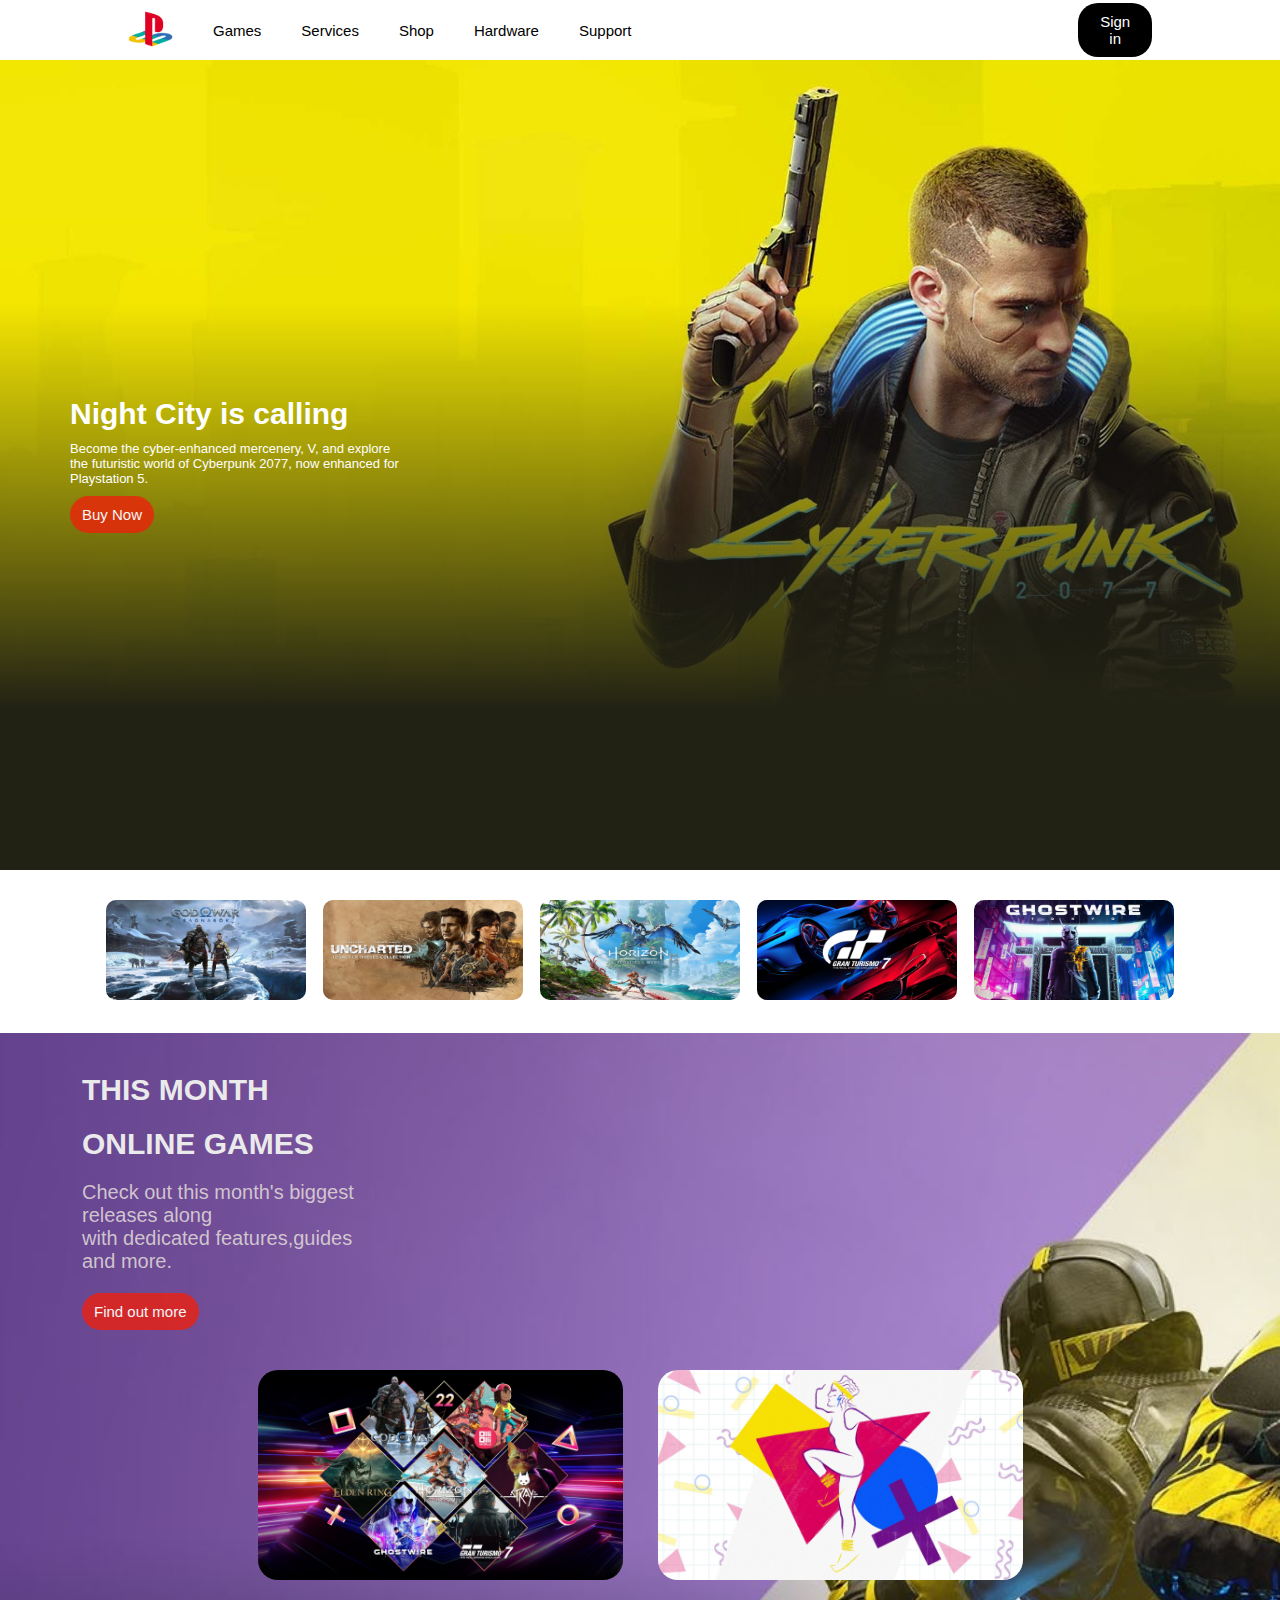
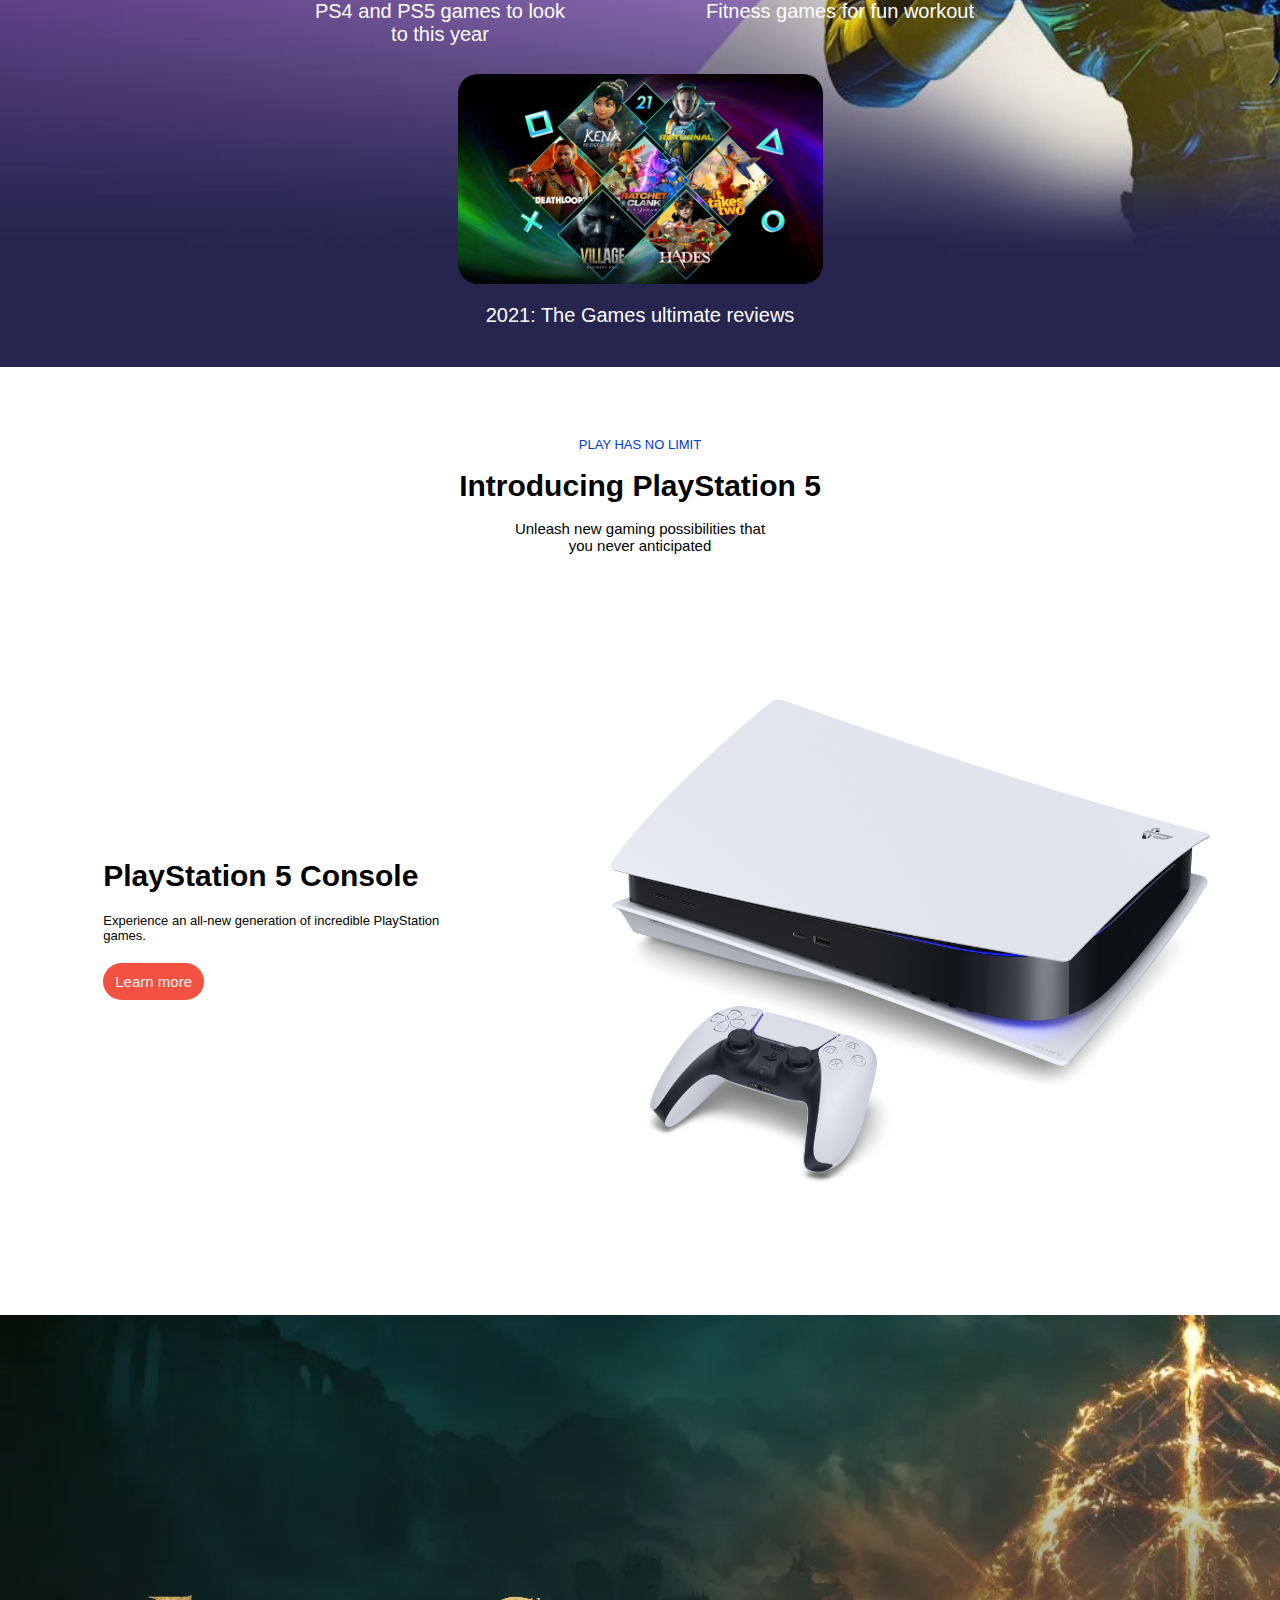
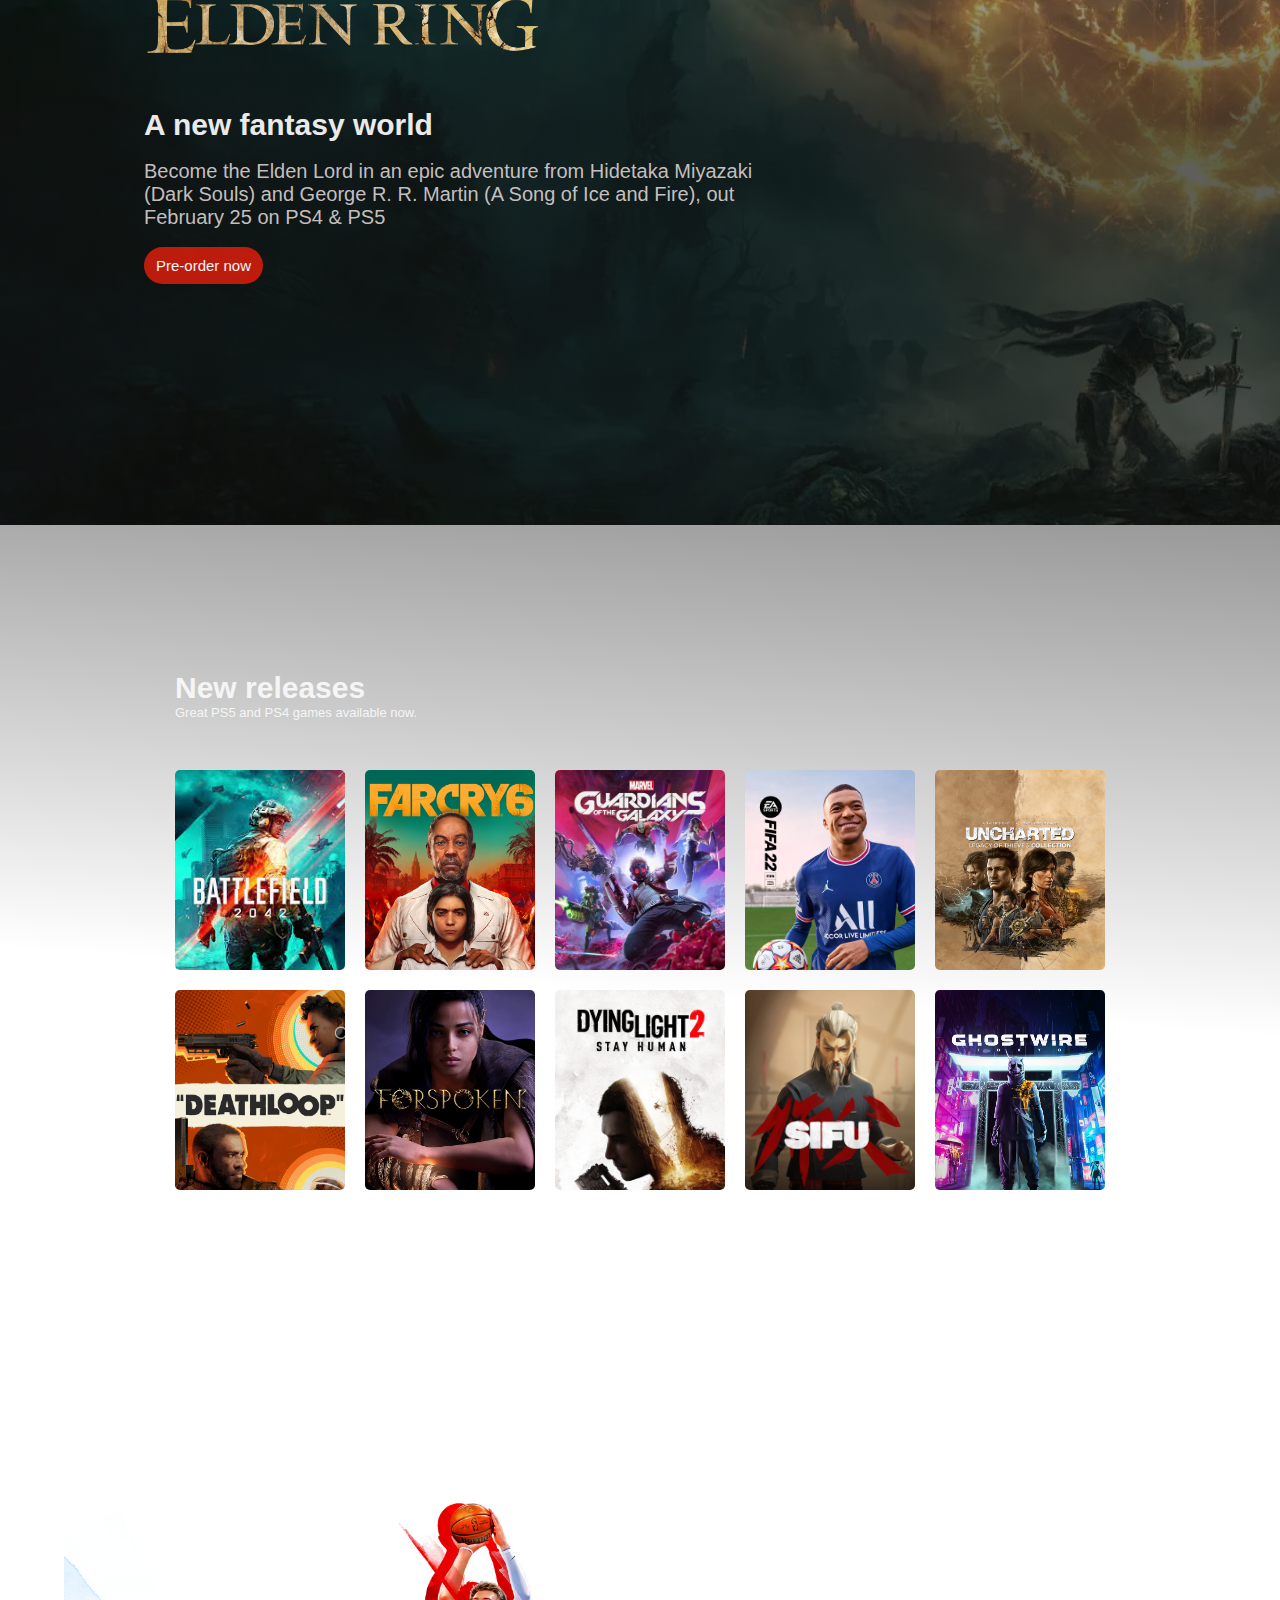
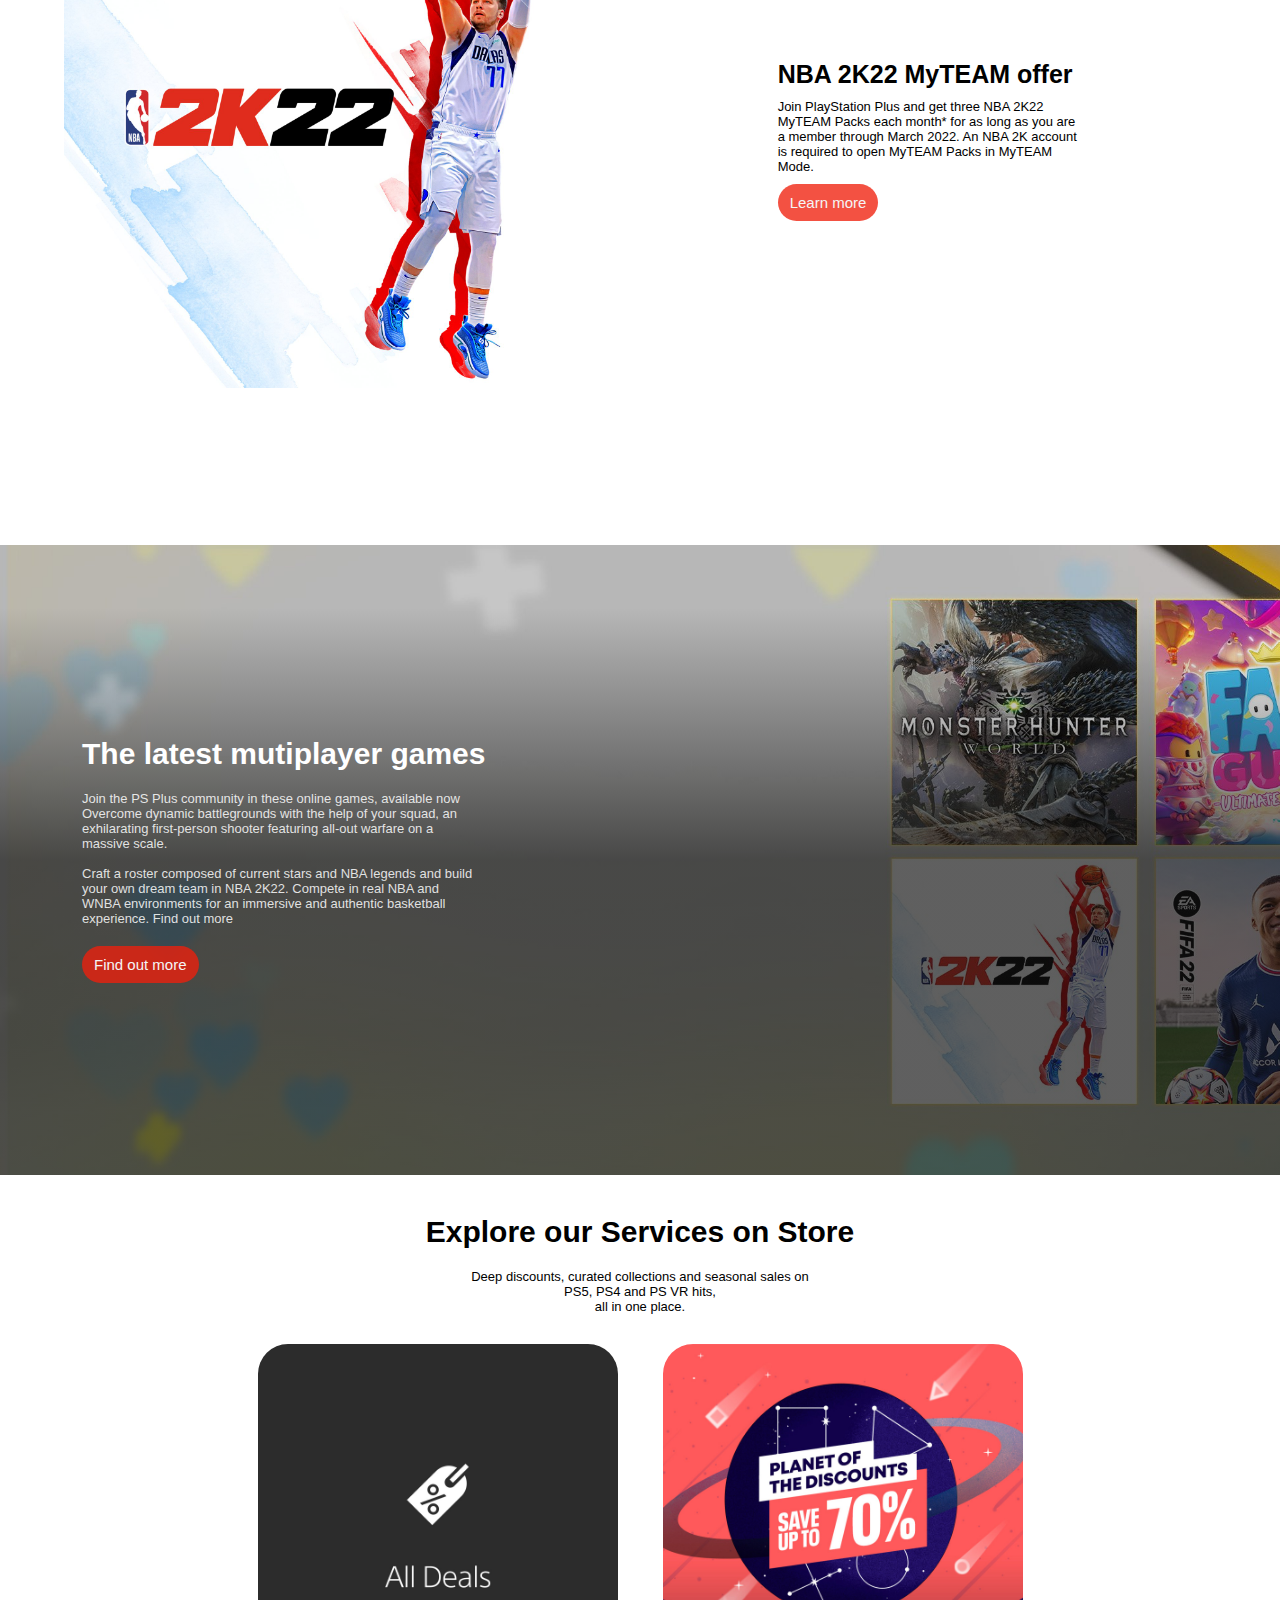
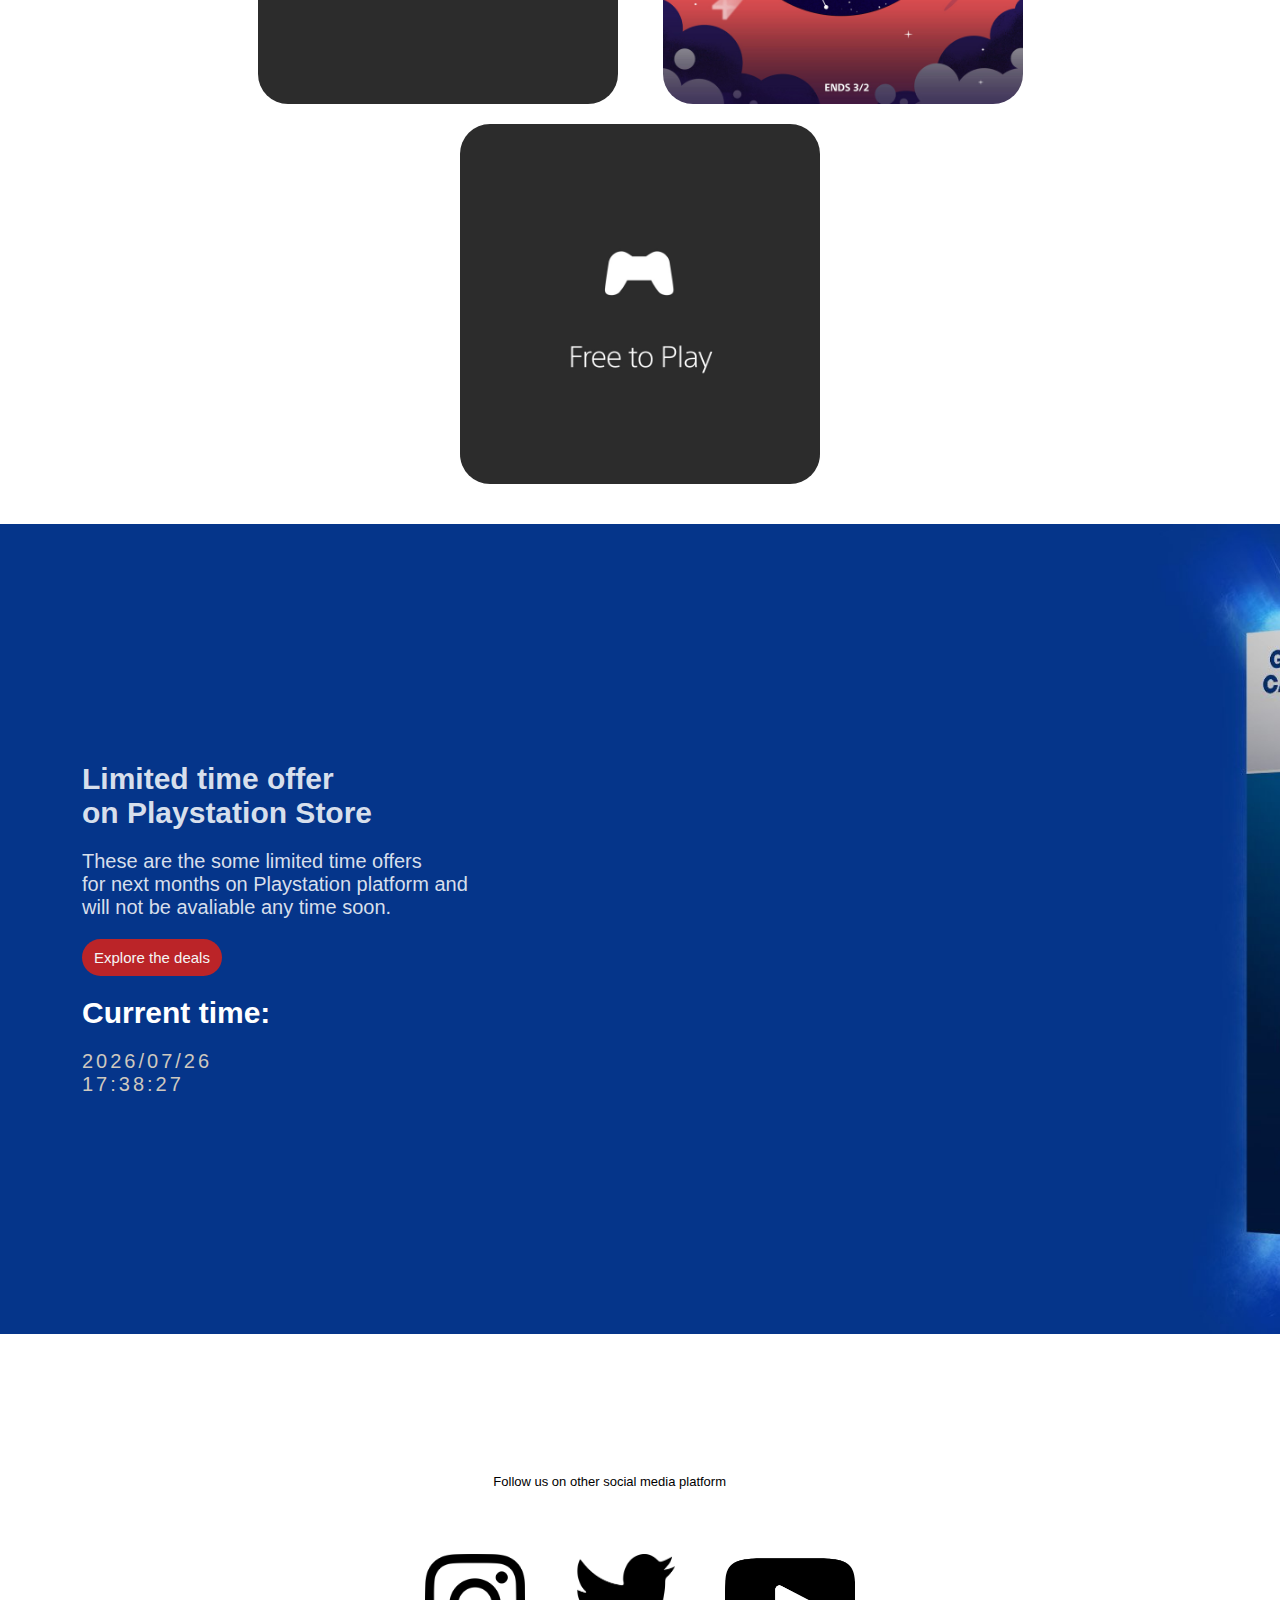
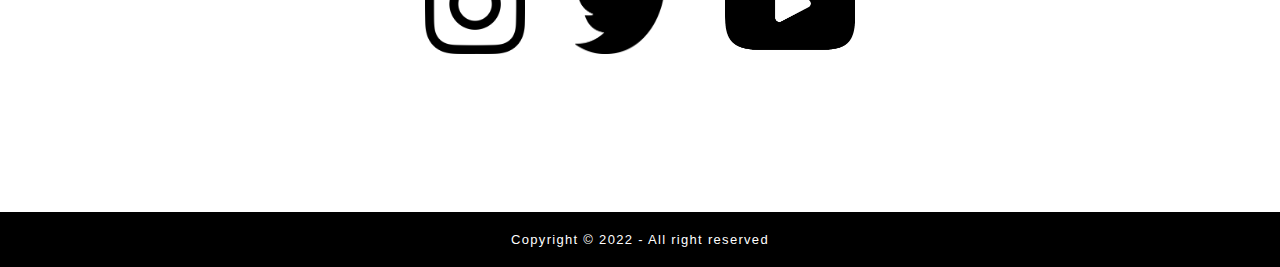
==== index.html @ 3c379ffd "Set icon" ====
<!DOCTYPE html>
<html lang="en">
  <head>
    <meta charset="UTF-8" />
    <meta name="viewport" content="width=device-width, initial-scale=1.0" />
    <title>Play Station 5</title>
    <link rel="stylesheet" href="./css/style.css" />
    <link rel="icon" type="image/x-icon" href="/assets/logo2.png">
  </head>

  <body>
    <header class="header-1">
      <div class="headerContainer">
        <nav class="navbar h-nav-resp">
          <div><img src="./assets/logo2.png" alt="logo" /></div>
          <div class="img-ul v-nav-resp">
            <ul>
              <li><a class="navchild" href="#Games">Games</a></li>
              <li><a class="navchild" href="#Services">Services</a></li>
              <li><a class="navchild" href="#Shop">Shop</a></li>
              <li><a class="navchild" href="#Hardware">Hardware</a></li>
              <li><a class="navchild" href="#Support">Support</a></li>
            </ul>
          </div>
        </nav>
        <div class="signInBtn">
          <button class="sign-button">
            <a target="_blank" href="./form/form.html">Sign in</a>
          </button>
        </div>
        <div class="burger">
          <div class="line"></div>
          <div class="line"></div>
          <div class="line"></div>
        </div>
      </div>
    </header>
    <section class="background background-1">
      <div class="inner-container">
        <div class="innerContainer-in">
          <h2>Night City is calling</h2>
          <p>
            Become the cyber-enhanced mercenery, V, and explore the futuristic
            world of Cyberpunk 2077, now enhanced for Playstation 5.
          </p>
          <div><button>Buy Now</button></div>
        </div>
      </div>
    </section>
    <section class="gameTabs" id="Shop">
      <div>
        <div class="second-page page">
          <div>
            <a href="./linkButtonHTML/godOfWar.html"
              ><img src="./assets/header1.jpg" class="line-1 l-2"
            /></a>
          </div>
          <div>
            <a href="./linkButtonHTML/uncharted.html"
              ><img src="./assets/header2.jpg" class="line-1 l-3"
            /></a>
          </div>
          <div>
            <a href="./linkButtonHTML/Horizon.html"
              ><img src="./assets/header3.jpg" class="line-1 l-4"
            /></a>
          </div>
          <div>
            <a href="./linkButtonHTML/Gran.html"
              ><img src="./assets/header5.jpg" class="line-1 l-5"
            /></a>
          </div>
          <div>
            <a href="./linkButtonHTML/Ghostwire.html"
              ><img src="./assets/ghost.jpg" class="line-1 l-6"
            /></a>
          </div>
        </div>
      </div>
    </section>
    <section class="onlineGamesSection background">
      <div class="innerContainer onlineGameInnerContainer">
        <div class="para">
          <h2><p class="text-big-2">THIS MONTH</p></h2>
          <h2><p class="text-big-2">ONLINE GAMES</p></h2>
          <p class="text-small-3">
            Check out this month's biggest releases along <br />with dedicated
            features,guides and more.
          </p>
          <div><button>Find out more</button></div>
        </div>
        <div class="parentContainer">
          <div class="cards">
            <button class="add-card-one card-same"></button>
            <span class="font-sizing"
              >PS4 and PS5 games to look <br />to this year</span
            >
          </div>
          <div class="cards">
            <button class="add-card-two card-same"></button>
            <span class="font-sizing">Fitness games for fun workout</span>
          </div>
          <div class="cards">
            <button class="add-card-three card-same"></button>
            <span class="font-sizing">2021: The Games ultimate reviews</span>
          </div>
        </div>
      </div>
    </section>
    <section class="background-4 background" id="Hardware">
      <div class="page">
        <p class="text-main">PLAY HAS NO LIMIT</p>
        <h2>Introducing PlayStation 5</h2>
        <p class="text-small-2">
          Unleash new gaming possibilities that you never anticipated
        </p>
      </div>
      <div class="fifth-page">
        <div class="main-p">
          <h2>PlayStation 5 Console</h2>
          <p class="text-small-4">
            Experience an all-new generation of incredible PlayStation games.
          </p>
          <div><button>Learn more</button></div>
        </div>
        <div class="img">
          <img src="./assets/Playstation.png" alt="PlayStation" />
        </div>
      </div>
    </section>
    <section id="Games" class="background-7 background">
      <div class="eight-page">
        <img src="./assets/header20logo.png" alt="Elden" />
        <h2><p class="text-big-2">A new fantasy world</p></h2>
        <p class="text-small-3">
          Become the Elden Lord in an epic adventure from Hidetaka Miyazaki<br />
          (Dark Souls) and George R. R. Martin (A Song of Ice and Fire), out<br />
          February 25 on PS4 & PS5<br />
        </p>
        <div><button>Pre-order now</button></div>
      </div>
    </section>
    <section class="background-5 background">
      <div class="releaseCards">
        <h5>New releases</h5>
        <p>Great PS5 and PS4 games available now.</p>
        <div class="parentCardDiv">
          <div class="button-new-release">
            <button class="gamesCards card-new-1"></button>
            <button class="gamesCards card-new-2"></button>
            <button class="gamesCards card-new-3"></button>
            <button class="gamesCards card-new-4"></button>
            <button class="gamesCards card-new-5"></button>
          </div>
          <div class="button-new-release">
            <button class="gamesCards card-new-6"></button>
            <button class="gamesCards card-new-7"></button>
            <button class="gamesCards card-new-8"></button>
            <button class="gamesCards card-new-9"></button>
            <button class="gamesCards card-new-10"></button>
          </div>
        </div>
      </div>
    </section>
    <section class="background-8 background">
      <div class="inner-bg8-container innerContainer">
        <div class="img-div">
          <img src="./assets/nba.jpg" alt="sport" />
        </div>
        <div class="text-div">
          <h2><p class="font-big-3">NBA 2K22 MyTEAM offer</p></h2>
          <p class="font-small">
            Join PlayStation Plus and get three NBA 2K22 MyTEAM Packs each
            month* for as long as you are a member through March 2022. An NBA 2K
            account is required to open MyTEAM Packs in MyTEAM Mode.
          </p>
          <div><button class="learn-more pre-order">Learn more</button></div>
        </div>
      </div>
    </section>
    <section class="latestGames background">
      <div class="offerSectionContainer innerContainer">
        <div class="offers">
          <h2>The latest mutiplayer games</h2>
          <p class="text-small-5">
            Join the PS Plus community in these online games, available now
            Overcome dynamic battlegrounds with the help of your squad, an
            exhilarating first-person shooter featuring all-out warfare on a
            massive scale.
            <br />
            <br />
            Craft a roster composed of current stars and NBA legends and build
            your own dream team in NBA 2K22. Compete in real NBA and WNBA
            environments for an immersive and authentic basketball experience.
            Find out more
          </p>
          <div>
            <button>Find out more</button>
          </div>
        </div>
        <div class="empty"></div>
      </div>
    </section>

    <section id="Services" class="background">
      <div class="innerContainer">
        <div class="font-same">
          <h6>Explore our Services on Store</h6>
          <p class="font-small-3">
            Deep discounts, curated collections and seasonal sales on PS5, PS4
            and PS VR hits,
            <br />
            all in one place.
          </p>
        </div>
        <div class="services-one-card">
          <button class="services service-card-1"></button>
          <button class="services service-card-2"></button>
          <button class="services service-card-3"></button>
        </div>
      </div>
    </section>

    <section class="offerSection background">
      <div class="offerSectionContainer innerContainer">
        <div class="offers">
          <h2>
            <p class="text-big-2">
              Limited time offer <br />
              on Playstation Store
            </p>
          </h2>
          <p class="text-small-3">
            These are the some limited time offers<br />
            for next months on Playstation platform and will not be avaliable
            any time soon.
          </p>
          <div>
            <button class="explore">Explore the deals</button>
          </div>
     <h2>Current time:</h2>
        <div class="text-small-6" id="time"></div>
        </div>
        <div class="empty"></div>
      </div>
    </section>

    <section id="Support" class="background-6 background">
      <div class="seventh-page">
        <div class="social">
          <p>Follow us on other social media platform</p>
        </div>
        <div class="social-media">
          <a href="https://www.instagram.com/accounts/emailsignup/"
            ><img
              src="./assets/insta.png"
              alt="instagram"
              class="insta social-same"
          /></a>
          <a href="#twitter"
            ><img
              src="./assets/twit.png"
              alt="twitter"
              class="twitter social-same"
          /></a>
          <a href="https://www.youtube.com/"
            ><img
              src="./assets/youtube.png"
              alt="youtube"
              class="youtube social-same"
          /></a>
        </div>
      </div>
    </section>

    <footer>
      <p class="footertext">Copyright &copy; 2022 - All right reserved</p>
    </footer>

    <script src="./navbar.js"></script>
  </body>
</html>
---- css/style.css ----
@import url("https://fonts.googleapis.com/css2?family=Roboto:ital,wght@0,100;0,300;0,400;0,500;0,700;0,900;1,100;1,300;1,400;1,500;1,700;1,900&display=swap");

* {
  padding: 0px;
  margin: 0px;
  box-sizing: border-box;
}
body {
  font-family: "SST", sans-serif;
  font-weight: lighter;
  font-size: 15px;
  font-weight: 300;
  column-gap: 20px;
}
html {
  scroll-behavior: smooth;
}
button {
  font-size: 15px;
  color: whitesmoke;
  background-color: rgba(239, 31, 12, 0.778);
  border: none;
  border-radius: 50px;
  transition: all 0.3s ease 0s;
  padding: 10px 12px 10px 12px;
  cursor: pointer;
  text-decoration: none;
}
button:hover {
  background-color: red;
}

h2 {
  font-size: 30px;
  color: rgb(0, 0, 0);
}
h6 {
  font-size: 30px;
  color: rgb(0, 0, 0);
}
h5 {
  font-size: 30px;
  color: whitesmoke;
  position: relative;
  z-index: 1000;
}
.releaseCards p {
  font-size: 13px;
  color: whitesmoke;
  width: 70%;
  position: relative;
  z-index: 1000;
}
p {
  font-size: 13px;
  color: rgb(0, 0, 0);
  width: 70%;
}

span {
  color: white;
  font-size: 20px;
}
.text-small-6 {
  font-weight: 300;
  letter-spacing: 3px;
  color: #cec8bf;
  font-size: 20px;
}
.header-1 {
  display: flex;
  justify-content: center;
  align-items: center;
  padding: 3px 0px;
}
.headerContainer {
  width: 80%;
  display: flex;
  justify-content: space-between;
  flex-direction: row;
}
.navbar {
  background-color: white;
  display: flex;
  width: 93%;
  align-items: center;
  column-gap: 20px;
}
.navbar img {
  height: 36px;
  width: 45px;
}
.navbar ul {
  display: flex;
  justify-content: flex-start;
}
.navbar li {
  list-style: none;
}
.navbar li a {
  color: black;
  padding: 0px 20px;
  text-decoration: none;
}
.navchild:hover {
  color: red;
}

.sign-button {
  background-color: black;
  padding: 10px 14px;
  border-radius: 20px;
}
.sign-button a {
  color: white;
  text-decoration: none;
}
.sign-button:hover {
  background-color: rgba(0, 0, 0, 0.608);
}
.text-big-2 {
  font-size: 30px;
  width: 100%;
  color: rgb(234, 234, 234);
}
.text-small-2 {
  font-size: 15px;
}
.font-small-3 {
  text-align: center;
}
.text-main {
  text-align: center;
  color: rgb(0, 57, 201);
}
.text-small-3 {
  font-size: 20px;
  font-weight: 300;
  color: rgba(223, 214, 214, 0.892);
}
.text-div {
  display: flex;
  width: 43%;
  flex-direction: column;
  row-gap: 10px;
}
.inner-container {
  display: flex;
  justify-content: start;
  width: 47%;
}
.innerContainer {
  display: flex;
  align-items: center;
  justify-content: center;
  flex-direction: column;
  width: 90%;
}
.background {
  position: relative;
  display: flex;
  height: 90vh;
  padding: 40px 20px;
  justify-content: center;
  align-items: center;
}

.innerContainer-in {
  z-index: 2;
  padding: 20px 50px;
}

.background-1 {
  background: url(../assets/header24.jpeg);
  background-size: cover;
  justify-content: start;
  background-position: right;
}
.background-1::before {
  content: "";
  position: absolute;
  top: 0;
  left: 0;
  right: 0;
  bottom: 0;
  background: linear-gradient(
    to bottom,
    rgba(89, 86, 86, 0) 30%,
    rgba(34, 34, 20, 1) 80%
  );
  z-index: 1;
  pointer-events: none;
}
.innerContainer-in h2 {
  color: white;
  padding-bottom: 10px;
}
.innerContainer-in p {
  color: white;
  padding-bottom: 10px;
}
.gameTabs {
  height: 10%;
}
.page {
  display: flex;
  align-items: center;
  justify-content: center;
  text-align: center;
  flex-direction: column;
  flex-wrap: wrap;
  gap: 17px;
  padding: 30px 0px;
}
.second-page {
  flex-direction: row;
}
.line-1 {
  cursor: pointer;
  height: 100px;
  width: 200px;
  border: none;
  border-radius: 10px;
  transition: transform 0.25s;
}
.line-1:hover {
  transform: translateY(-0.25rem);
  box-shadow: 0 1rem 1rem 0 #10d6dd88;
}

.onlineGamesSection {
  background: url(../assets/Cheader11.jpg);
  background-size: cover;
  height: auto;
}
.onlineGameInnerContainer {
  flex-direction: column;
  align-items: flex-start;
}
.third-page {
  color: rgb(245, 245, 245);
  width: 85%;
}
.parentContainer {
  display: flex;
  padding-top: 40px;
  flex-wrap: wrap;
  justify-content: center;
  column-gap: 35px;
  row-gap: 28px;
}
.cards {
  display: flex;
  flex-direction: column;
  text-align: center;
  row-gap: 20px;
}
.para {
  display: flex;
  flex-direction: column;
  row-gap: 20px;
}
.card-same {
  cursor: pointer;
  height: 210px;
  width: 365px;
  border: none;
  border-radius: 20px;
  transition: transform 0.25s;
}
.card-same:hover {
  transform: translateY(-0.45rem);
  box-shadow: 0 1rem 1rem 0 #3d71a136;
}
.add-card-one {
  background: url(../assets/card1.jpg);
  background-size: cover;
}
.add-card-two {
  background: url(../assets/card3.jpg);
  background-size: cover;
}
.add-card-three {
  background: url(../assets/card2.jpg);
  background-size: cover;
}
.background-4 {
  height: 100%;
  padding: 40px 0px;
  flex-direction: column;
}
.fifth-page {
  display: flex;
}
.main-p {
  display: flex;
  flex-direction: column;
  justify-content: center;
  width: 50%;
  row-gap: 20px;
}
.img {
  width: 50%;
  display: flex;
  justify-content: center;
  align-items: center;
}
.img img {
  width: 54vw;
}
.background-7 {
  background: url(../assets/header20.jpg);
  background-size: cover;
  background-repeat: no-repeat;
}
.background-7::before {
  content: "";
  position: absolute;
  top: 0;
  left: 0;
  right: 0;
  bottom: 0;
  background: linear-gradient(
    to bottom,
    rgba(89, 86, 86, 0) 10%,
    rgba(17, 17, 17, 0.671327906162465) 50%
  );
  z-index: 1;
  pointer-events: none;
}
.eight-page {
  z-index: 2;
  width: 80%;
  display: flex;
  flex-direction: column;
  row-gap: 18px;
}
.eight-page img {
  width: 400px;
}
.background-5 {
  background: linear-gradient(
    4deg,
    rgba(255, 255, 255, 1) 0%,
    rgba(255, 255, 255, 1) 43%,
    rgba(153, 153, 153, 1) 100%
  );
  padding: 40px 0px;
}

.background-5:hover {
  .releaseCards::before {
    content: "";
    position: absolute;
    top: 0;
    left: 0;
    right: 0;
    bottom: 0;
    background: linear-gradient(
      to bottom,
      rgba(35, 34, 34, 0.339) 30%,
      rgba(24, 24, 23, 0.244) 80%
    );
    z-index: 0;
    pointer-events: none;
  }
}
.parentCardDiv {
  margin-top: 50px;
  display: flex;
  flex-direction: column;
  gap: 20px;
}
.button-new-release {
  display: flex;
  gap: 20px;
  flex-wrap: wrap;
}
.gamesCards {
  cursor: pointer;
  height: 200px;
  width: 170px;
  border: none;
  border-radius: 5px;
  transition: transform 0.3s;
}
.gamesCards:hover {
  transform: scale(1.05);
  box-shadow: 0 1rem 1rem 0 #32475a8a;
}
.card-new-1 {
  background: url(../assets/game15.jpg);
  background-size: cover;
}
.card-new-2 {
  background: url(../assets/game1.png);
  background-size: cover;
}
.card-new-3 {
  background: url(../assets/game4.jpg);
  background-size: cover;
}
.card-new-4 {
  background: url(../assets/game3.jpg);
  background-size: cover;
}
.card-new-5 {
  background: url(../assets/game11.jpg);
  background-size: cover;
}
.card-new-6 {
  background: url(../assets/game5.jpg);
  background-size: cover;
}
.card-new-7 {
  background: url(../assets/game6.jpg);
  background-size: cover;
}
.card-new-8 {
  background: url(../assets/game7.jpg);
  background-size: cover;
}
.card-new-9 {
  background: url(../assets/game8.jpg);
  background-size: cover;
}
.card-new-10 {
  background: url(../assets/game9.jpg);
  background-size: cover;
}
.background-8 {
  padding: 40px 0px;
}
.inner-bg8-container {
  flex-direction: row;
}
.img-div {
  width: 70%;
  height: 66%;
}
.background-8 img {
  width: 70%;
}
.font-big-3 {
  font-size: 25px;
}
.latestGames {
  background: url(../assets/header28.jpg);
  background-size: cover;
  height: 70vh;
}
.latestGames::before {
  content: "";
  position: absolute;
  top: 0;
  left: 0;
  right: 0;
  bottom: 0;
  background: linear-gradient(
    to bottom,
    rgba(89, 86, 86, 0) 10%,
    rgba(17, 17, 17, 0.671327906162465) 50%
  );
  z-index: 1;
  pointer-events: none;
}
.offers {
  z-index: 2;
  width: 80%;
  display: flex;
  flex-direction: column;
  row-gap: 18px;
}
.latestGames img {
  width: 400px;
}
.offers h2 {
  color: white;
  font-size: 30px;
}
.offers p {
  color: #ffffffd9;
}
.font-same {
  display: flex;
  flex-direction: column;
  align-items: center;
  row-gap: 20px;
  padding-bottom: 30px;
}
#Services {
  height: auto;
}
.services {
  cursor: pointer;
  height: 360px;
  width: 360px;
  border: none;
  border-radius: 30px;
  transition: transform 0.25s;
}
.services:hover {
  transform: translateY(-0.25rem);
  box-shadow: 0 1rem 1rem 0 #5d627e6e;
}
.services-one-card {
  justify-content: center;
  display: flex;
  row-gap: 20px;
  column-gap: 45px;
  flex-wrap: wrap;
}
.service-card-1 {
  background: url(../assets/service1.jpg);
  background-size: cover;
}
.service-card-2 {
  background: url(../assets/service4.jpg);
  background-size: cover;
}
.service-card-3 {
  background: url(../assets/service3.jpg);
  background-size: cover;
}
.offerSection {
  background: url(../assets/banner8.jpg);
  background-size: cover;
}
.offerSectionContainer {
  flex-direction: row;
}
.offers {
  width: 50%;
  display: flex;
  justify-content: center;
  align-items: start;
  row-gap: 20px;
  flex-direction: column;
}
.empty {
  width: 50%;
}
.background-6 {
  height: 10%;
  margin: 100px 0px;
  text-align: end;
}
.social-media {
  padding-top: 50px;
  display: flex;
  align-items: center;
}
.social-same {
  width: 150px;
  height: 100px;
  transition: all 0.5s ease 0s;
  cursor: pointer;
  padding-right: 50px;
}
.social-same:hover {
  transform: translateY(-0.25rem);
}
.youtube {
  padding-right: 0px;
  width: 130px;
  height: 130px;
}
.footertext {
  background-color: black;
  width: 100%;
  padding: 20px 0px;
  display: flex;
  justify-content: center;
  color: white;
  letter-spacing: 0.1em;
}
@media only screen and (max-width: 768px) {
  p {
    text-align: center;
    width: 100%;
    font-size: 13px;
    color: rgb(0, 0, 0);
  }

  h2 {
    text-align: center;
    width: 100%;
    font-size: 20px;
    padding-bottom: 6px;
  }
  h6 {
    text-align: center;
    width: 100% !important;
    font-size: 20px;
    padding-bottom: 7px;
  }

  button {
    font-size: 13px;
    padding: 8px 10px 8px 10px;
  }

  .background {
    padding: 30px 20px;
  }
  .inner-container {
    width: 80%;
  }
  .innerContainer {
    width: 80%;
  }

  .parentContainer span {
    width: 100%;
    text-align: center;
  }

  .text-big-2 {
    font-size: 20px;
    color: rgb(234, 234, 234);
  }

  .text-small-2 {
    font-size: 15px;
  }

  .text-small-3 {
    font-size: 16px;
  }

  .font-small-3 {
    text-align: center;
    font-size: 16px;
  }

  .font-same {
    row-gap: 10px;
  }

  .burger {
    display: none;
    position: absolute;
    cursor: pointer;
    right: 4%;
  }
  .line {
    width: 33px;
    background-color: black;
    height: 4px;
    margin: 5px 3px;
  }

  .header-1 {
    position: absolute;
    top: 0%;
    margin-top: 8px;
    width: 100%;
    border: none;
    border-radius: 10px;
    z-index: 1000;
  }

  .navbar img {
    position: absolute;
    top: 1%;
    left: 15%;
    height: 46px;
    width: 48px;
  }

  .navbar {
    position: absolute;
    right: 0%;
    top: 0%;
    height: 45vh;
    width: 110vw;
    flex-direction: column;
    transition: 0.2s;
  }

  .signInBtn {
    position: static;
  }

  .sign-button {
    position: absolute;
    right: 15%;
    top: 1%;
  }

  .burger {
    display: block;
  }

  .h-nav-resp {
    height: 57px;
    position: absolute;
    background: bottom;
    top: 1%;
    transition: 0.2s;
  }

  .v-nav-resp {
    opacity: 0;
  }

  .img-ul {
    row-gap: 60px;
    flex-direction: column;
  }

  .img-ul ul {
    position: absolute;
    right: 37%;
    top: 27%;
    row-gap: 37px;
    flex-direction: column;
  }
  .background {
    height: 57vh;
  }
  .background-4 {
    height: 100%;
  }
  .background-1 {
    margin-top: 60px;
    background-position: right;
    display: flex;
    justify-content: center;
    align-items: flex-end;
    padding: 0px 0px 30px 0px;
  }
  .onlineGameInnerContainer {
    align-items: center;
  }
  .innerContainer-in {
    display: flex;
    flex-direction: column;
    align-items: center;
    justify-content: center;
  }
  .innerContainer-in p {
    color: white;
    text-align: center;
  }
  .innerContainer-in h2 {
    color: white;
    text-align: center;
  }

  .onlineGamesSection {
    height: auto;
    padding: 36px 0px;
  }

  .parentContainer {
    flex-wrap: wrap;
    justify-content: center;
  }

  .card-same {
    height: 162px;
    width: 288px;
    background-size: cover;
  }

  .fifth-page {
    flex-direction: column-reverse;
    align-items: center;
  }

  .latestGames {
    height: 90vh;
    padding: 20px 0px;
    background-position: top;
    align-items: end;
  }
  .text-small-5 {
    font-size: 18px;
  }
  .services {
    height: 300px;
    width: 300px;
  }

  .main-p {
    width: 100%;
    text-align: center;
  }

  .text-small-4 {
    width: 100%;
  }

  .para {
    row-gap: 10px;
    align-items: center;
  }

  .cards {
    align-items: center;
  }

  .page {
    padding: 20px;
  }

  .img img {
    width: 90vw;
  }
  .parentCardDiv {
    flex-direction: row;
  }
  .gamesCards {
    height: 169px;
    width: 124px;
  }
  .background-7 {
    background-position: center;
    align-items: end;
    text-align: center;
  }

  .eight-page {
    row-gap: 9px;
  }
  .eight-page img {
    width: 272px;
    margin-bottom: -12px;
  }
  .background-5 {
    height: 100%;
  }
  .button-new-release {
    flex-direction: column;
  }
  .releaseCards {
    width: 80%;
    display: flex;
    flex-direction: column;
    align-items: center;
    text-align: center;
  }
  .inner-bg8-container {
    flex-direction: column;
    row-gap: 50px;
  }
  .img-div {
    display: flex;
    justify-content: center;
  }
  .background-8 img {
    width: 90vw;
  }
  .background-8 {
    height: auto;
  }
  .text-div {
    text-align: center;
    width: 100%;
  }
  .offers {
    width: 100%;
    align-items: center;
  }
  #Services {
    height: auto;
    padding: 30px 0px;
  }
  .services-one-card {
    flex-wrap: wrap;
    row-gap: 10px;
    justify-content: center;
  }
  .offerSection {
    background-position: bottom;
  }
  .empty {
    display: none;
  }
  .background-6 {
    height: 0%;
    margin: 0px 0px;
  }
  .social-media img {
    width: 93px;
    height: 45px;
  }
  .social {
    text-align: center;
  }
  .youtube {
    height: 65px !important;
    width: 65px !important;
  }
}
@media only screen and (max-width: 1024px) {
  .signInBtn {
    right: -25%;
  }
}
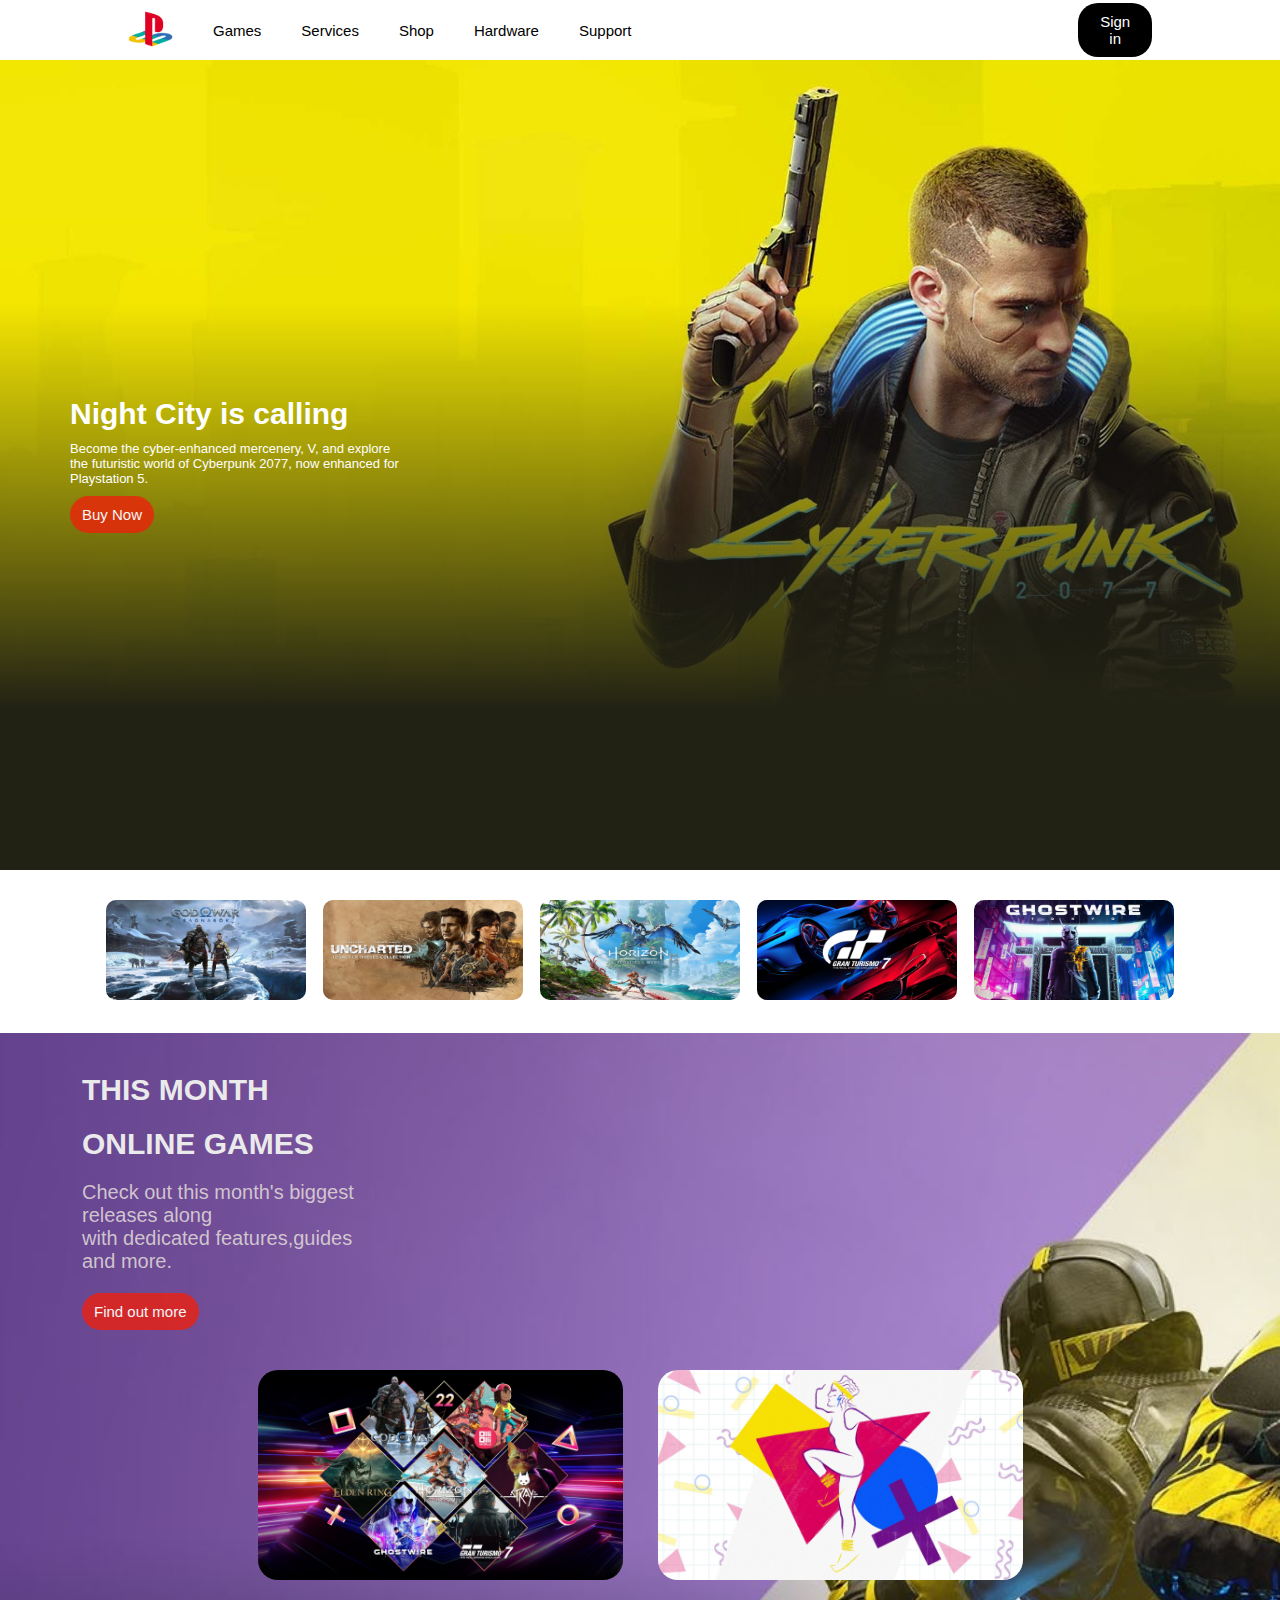
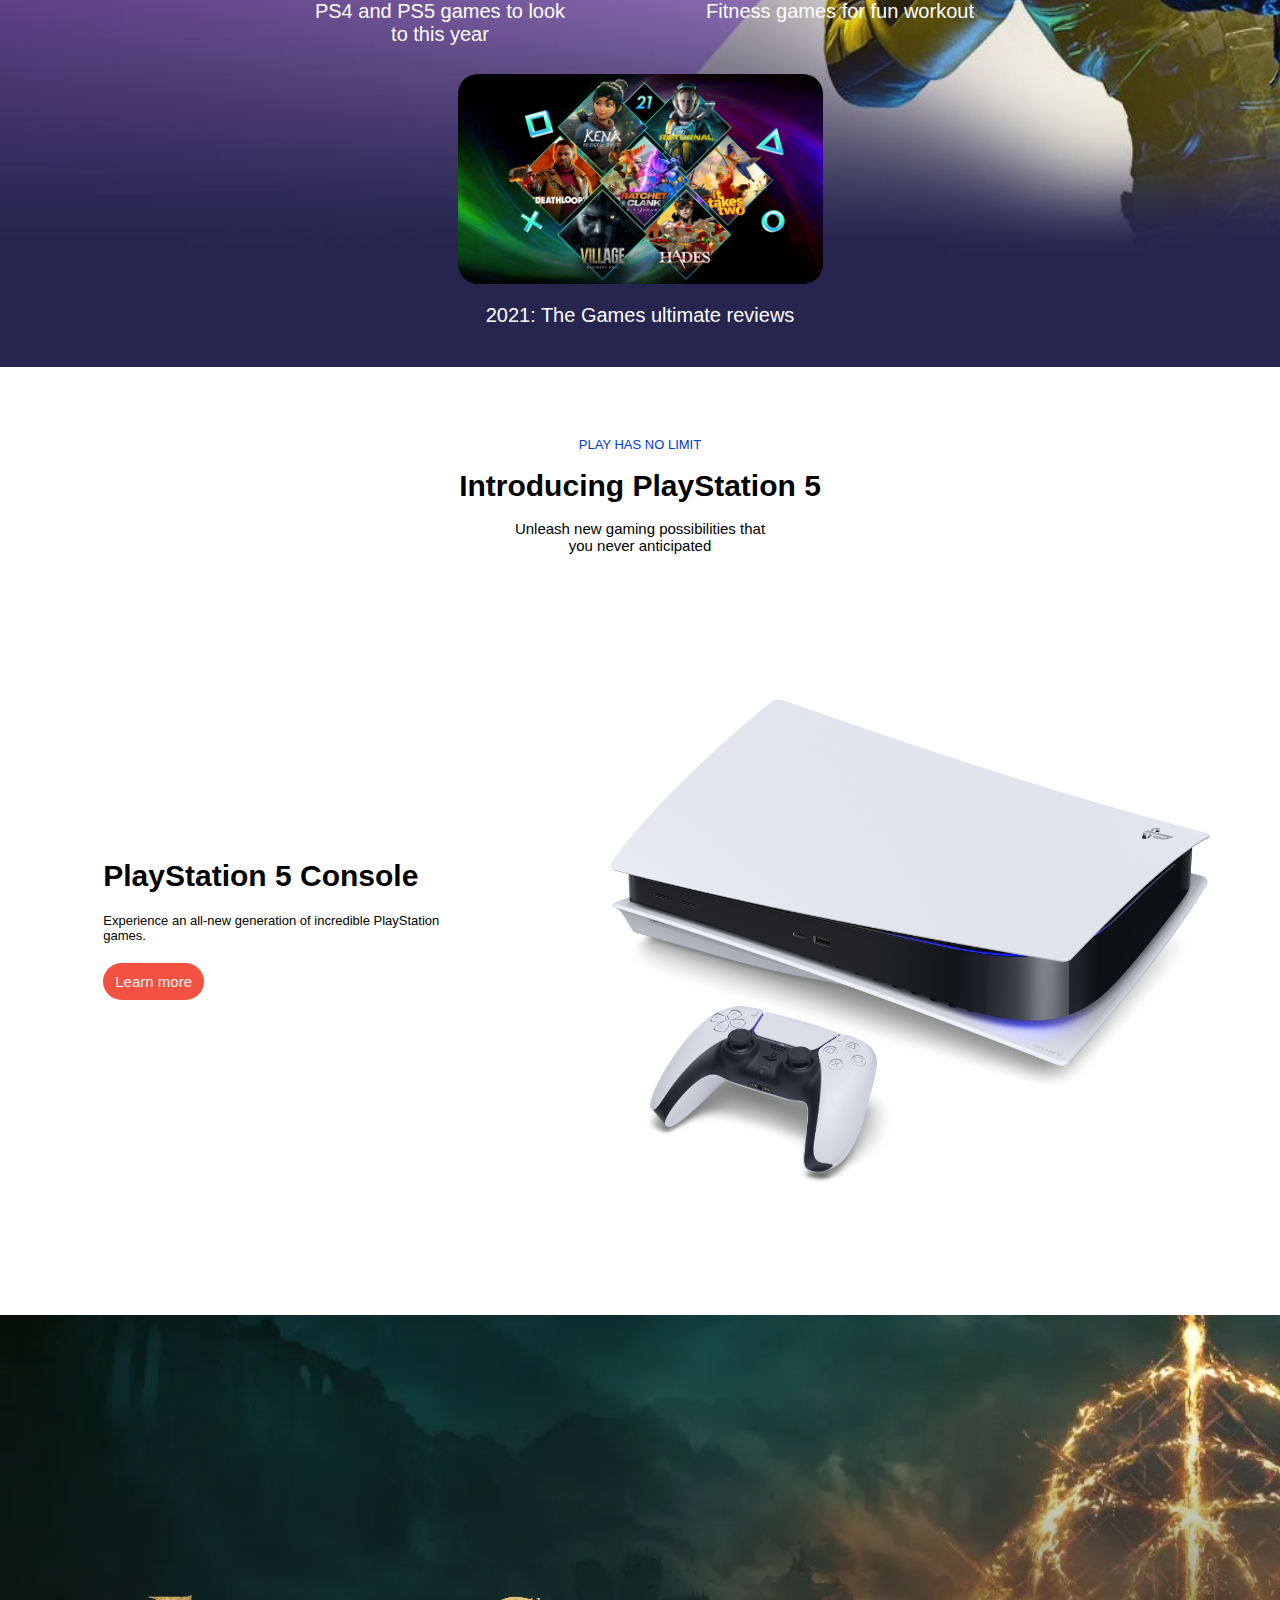
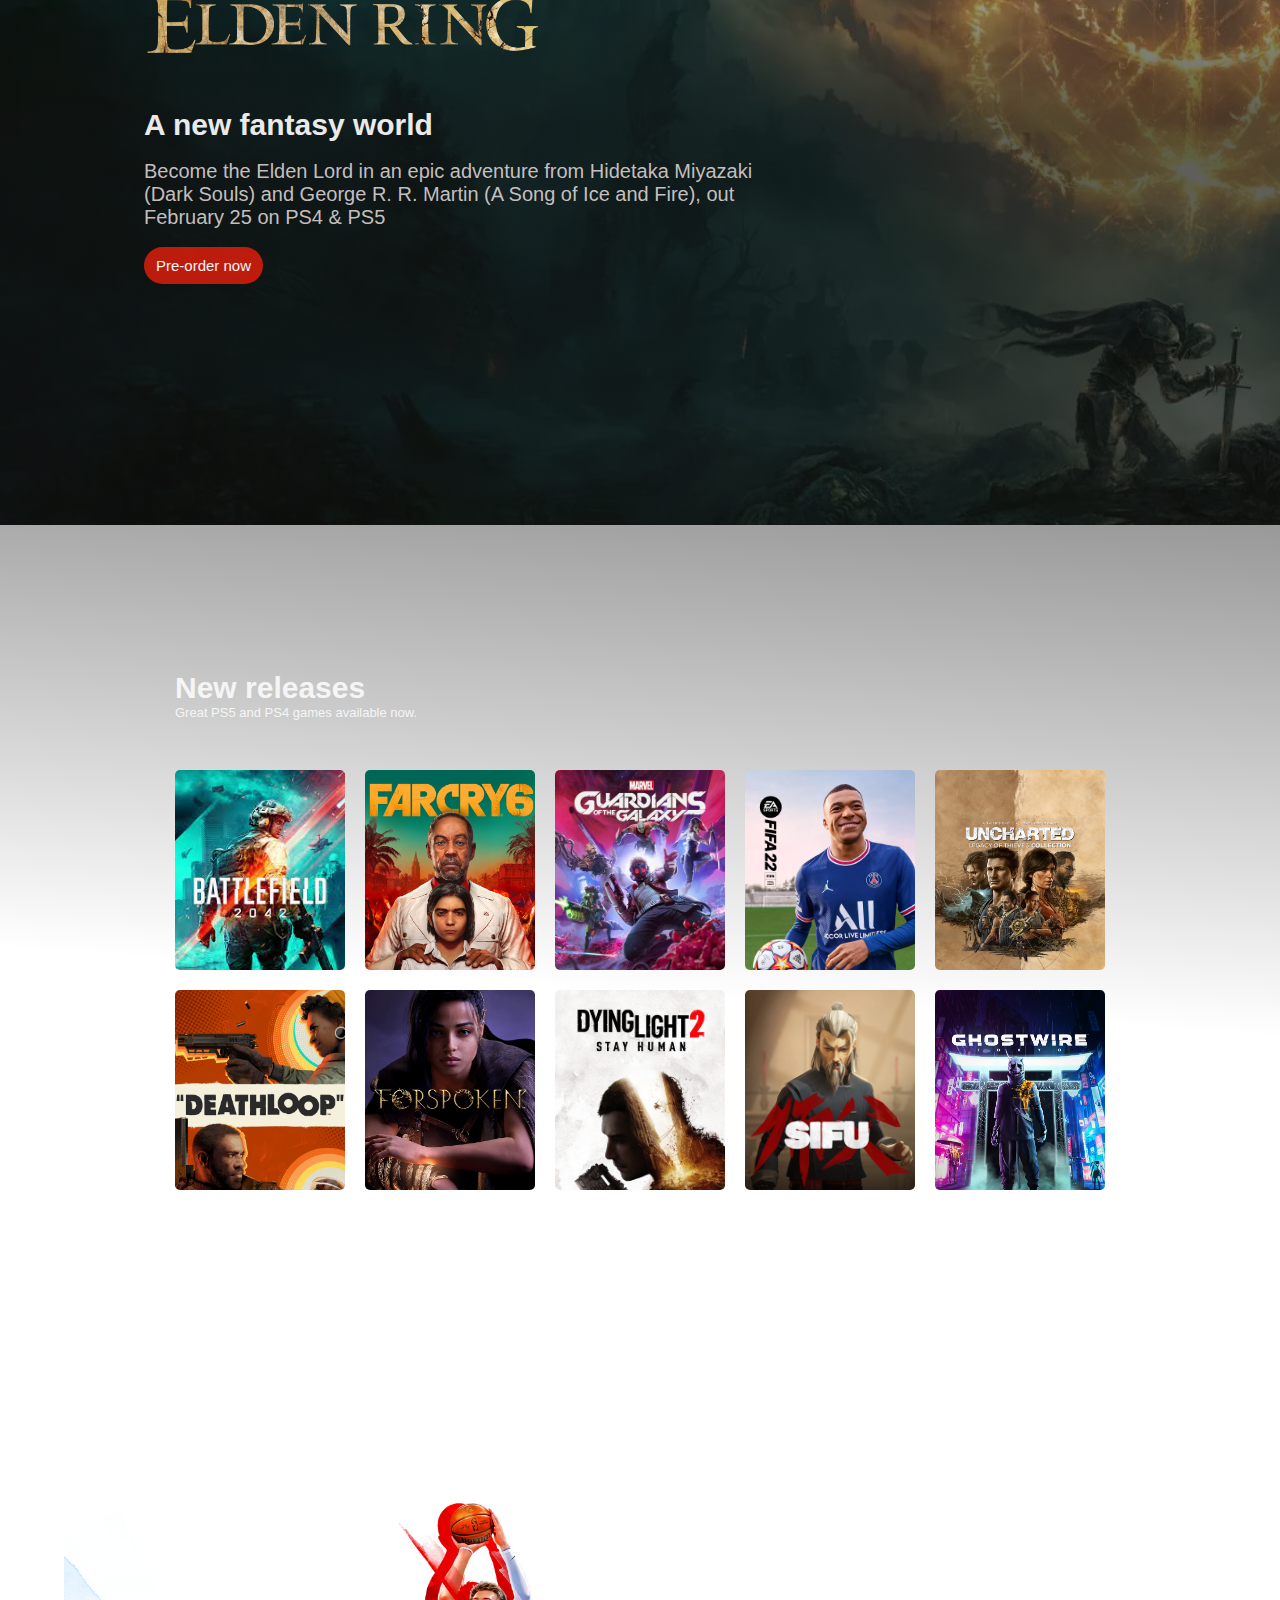
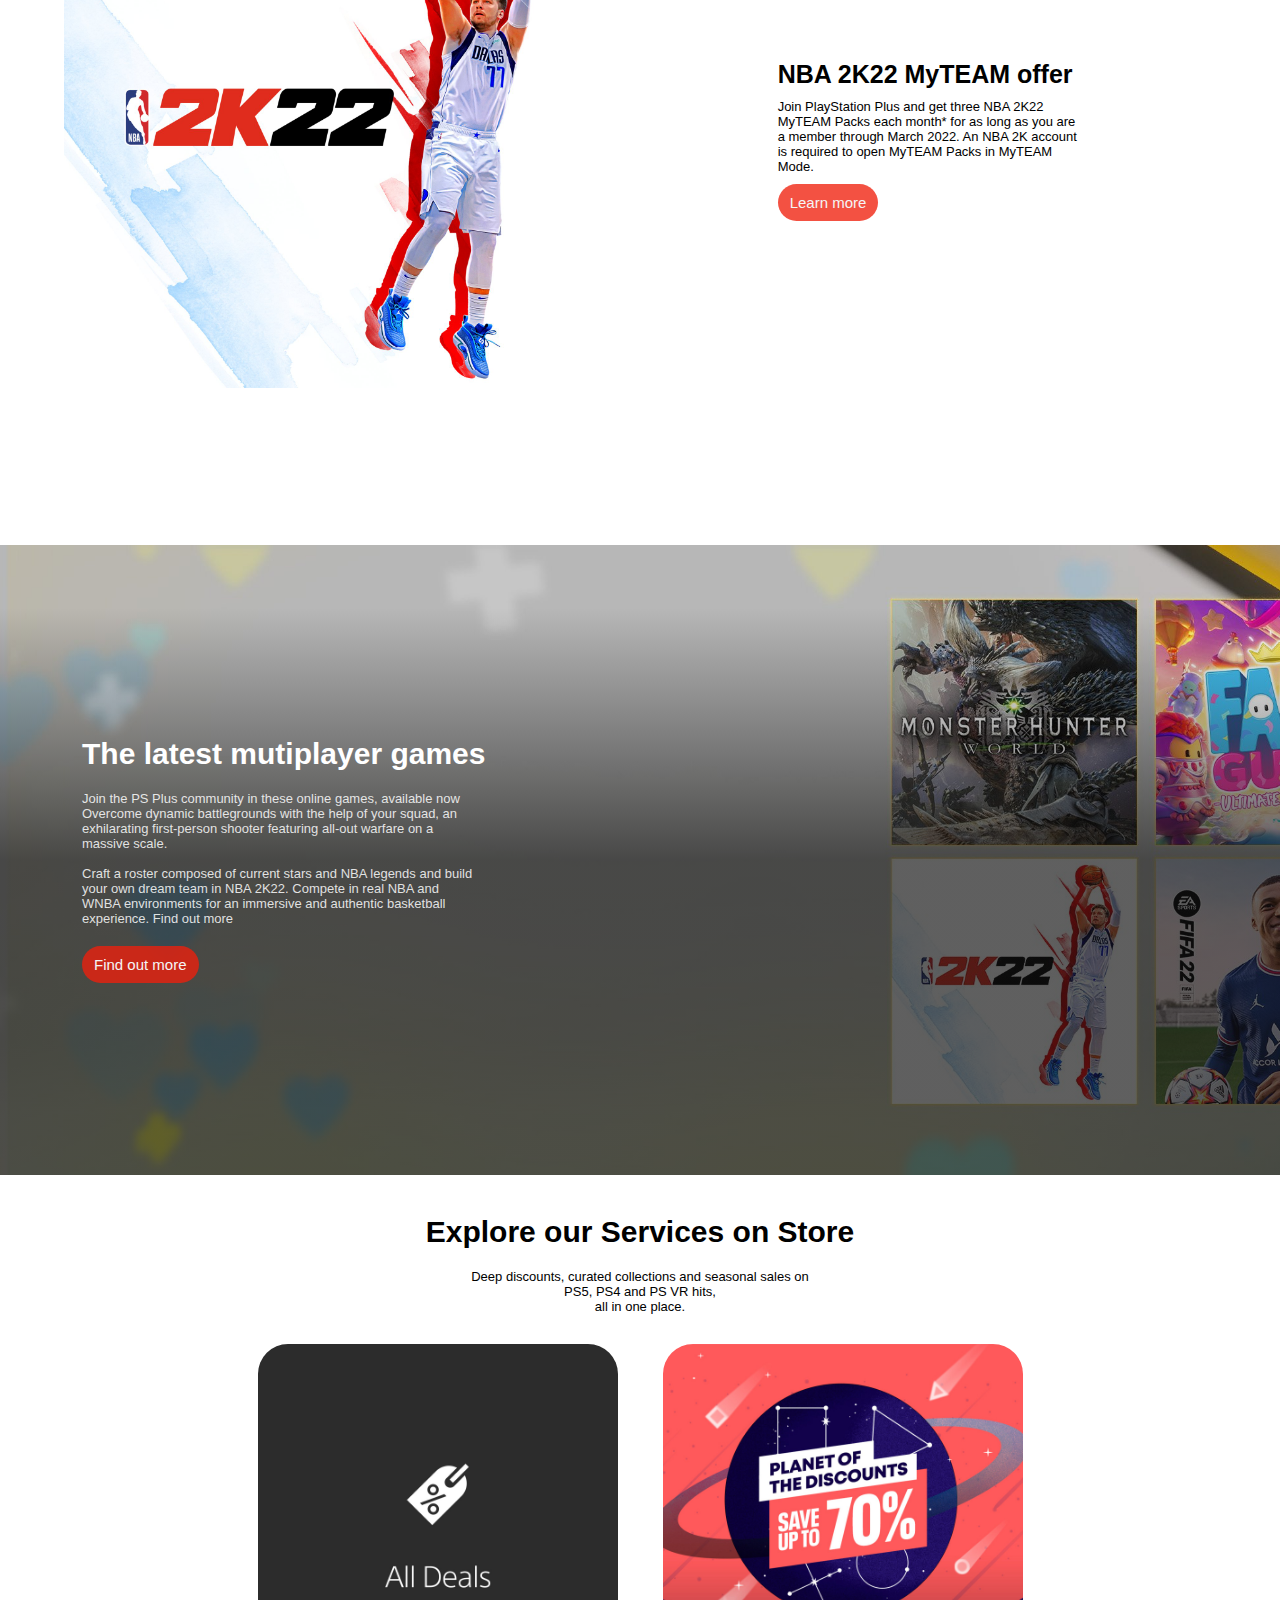
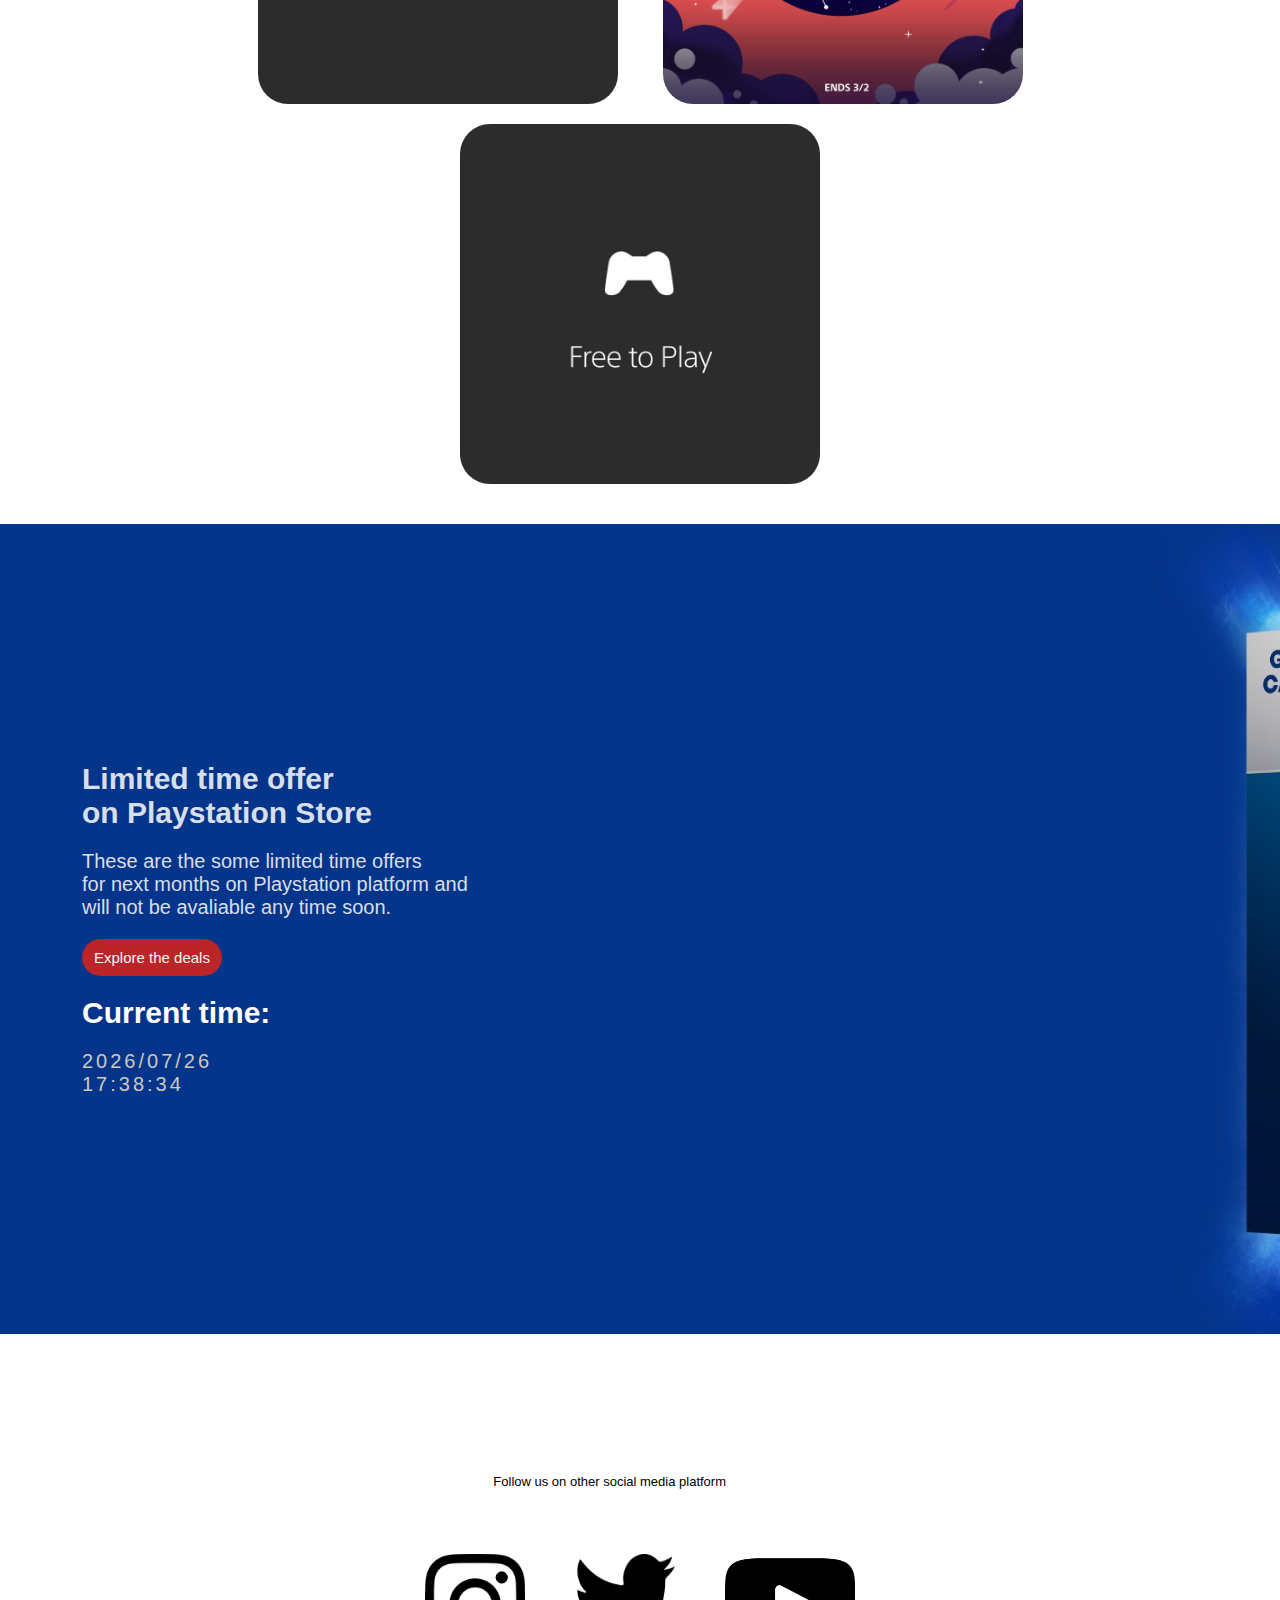
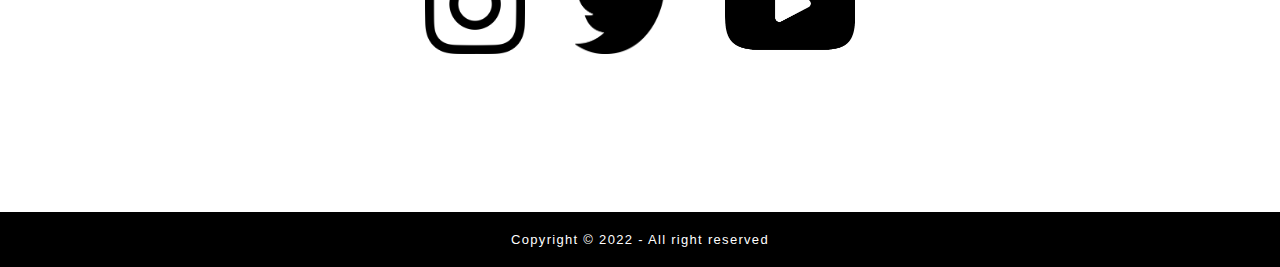
==== commit 306634bf: "icon" ====
--- a/index.html
+++ b/index.html
@@ -5,7 +5,7 @@
     <meta name="viewport" content="width=device-width, initial-scale=1.0" />
     <title>Play Station 5</title>
     <link rel="stylesheet" href="./css/style.css" />
-    <link rel="icon" type="image/x-icon" href="/assets/logo2.png">
+    <link rel="icon" type="image/x-icon" href="/Play-Station-5/assets/logo2.png">
   </head>
 
   <body>
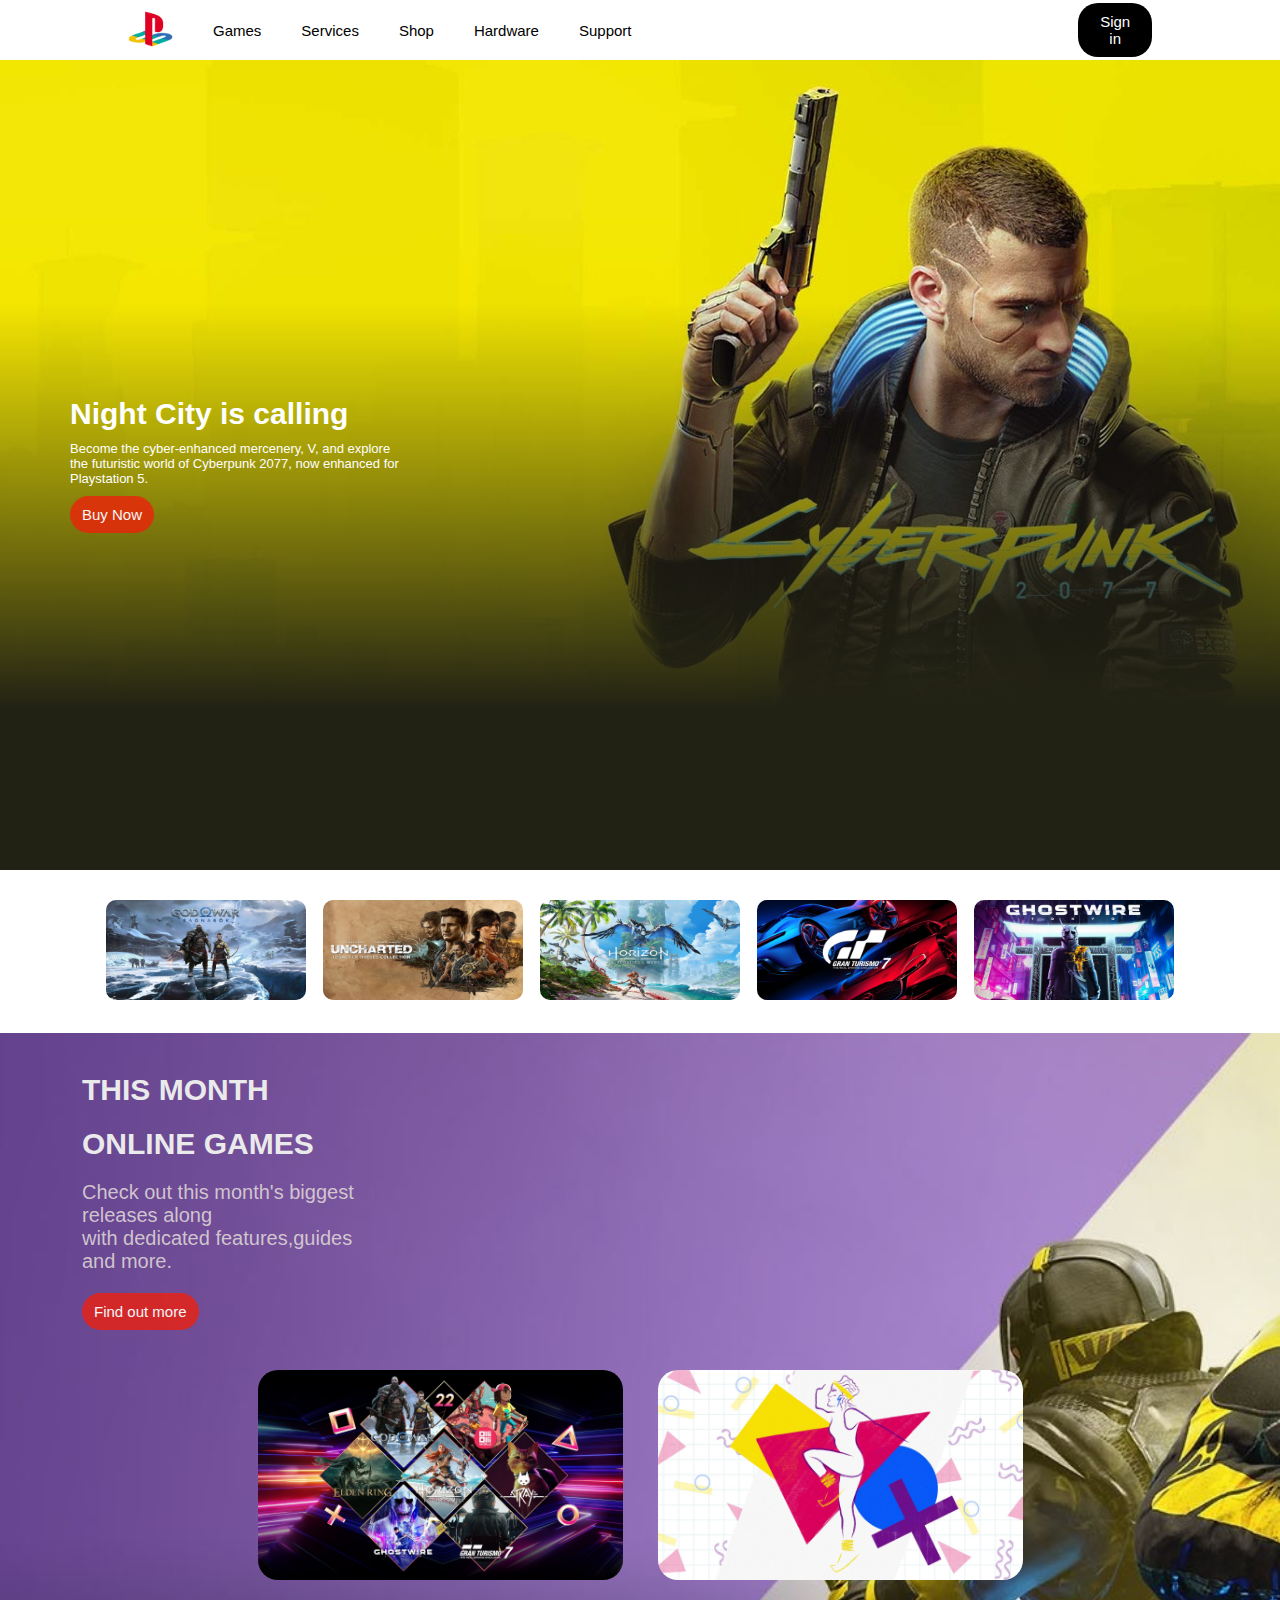
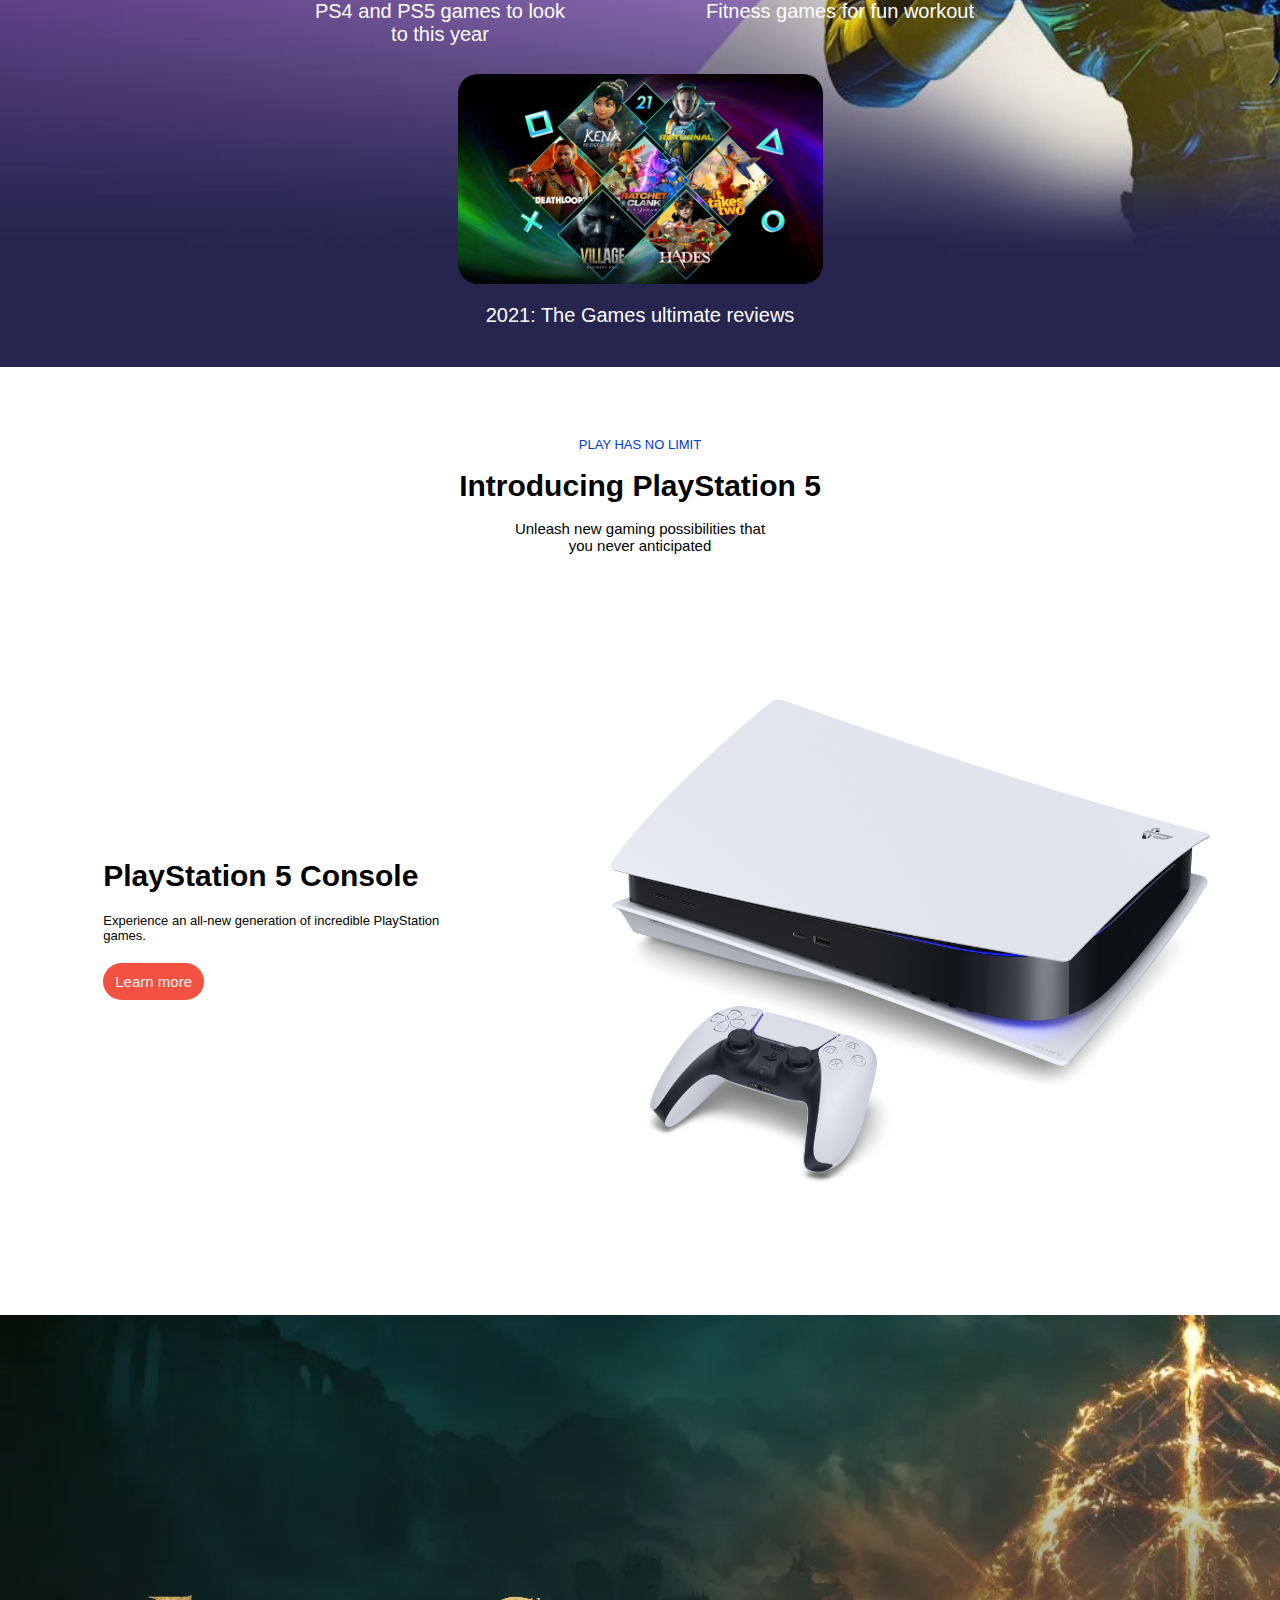
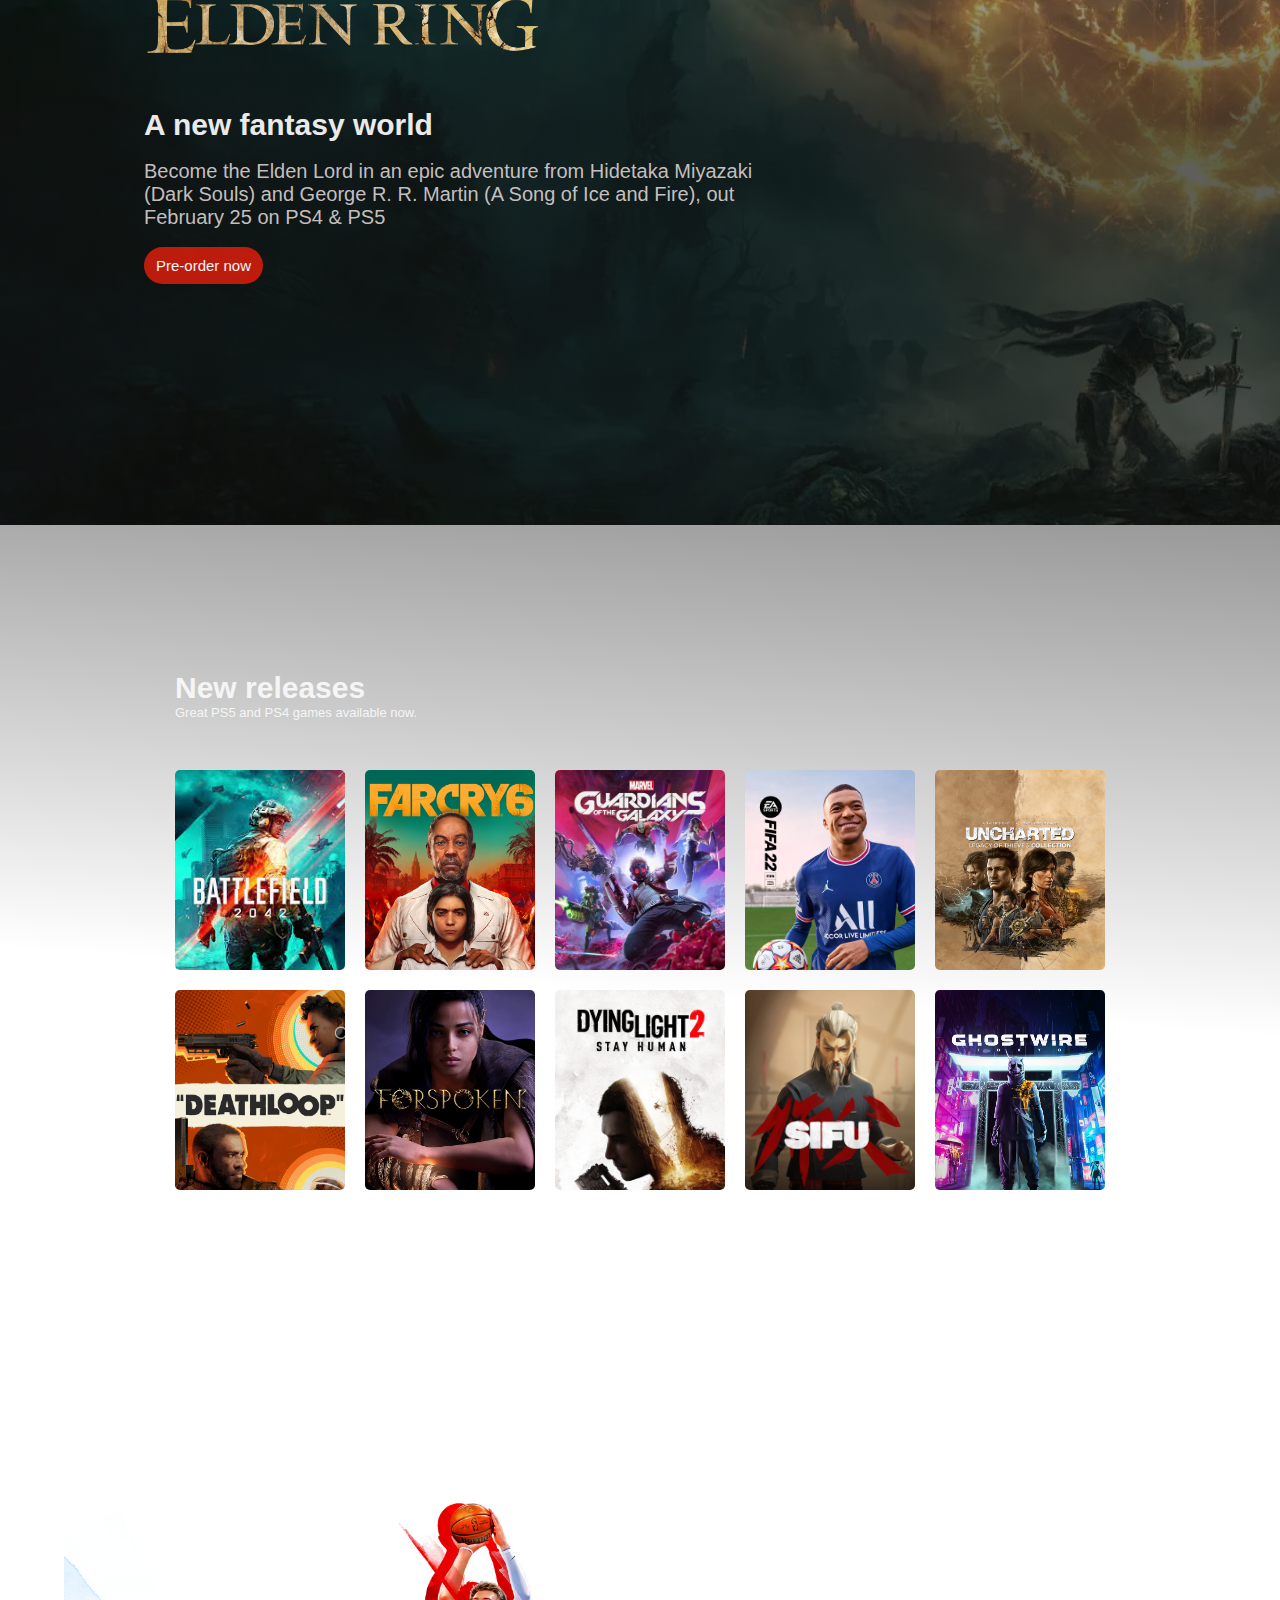
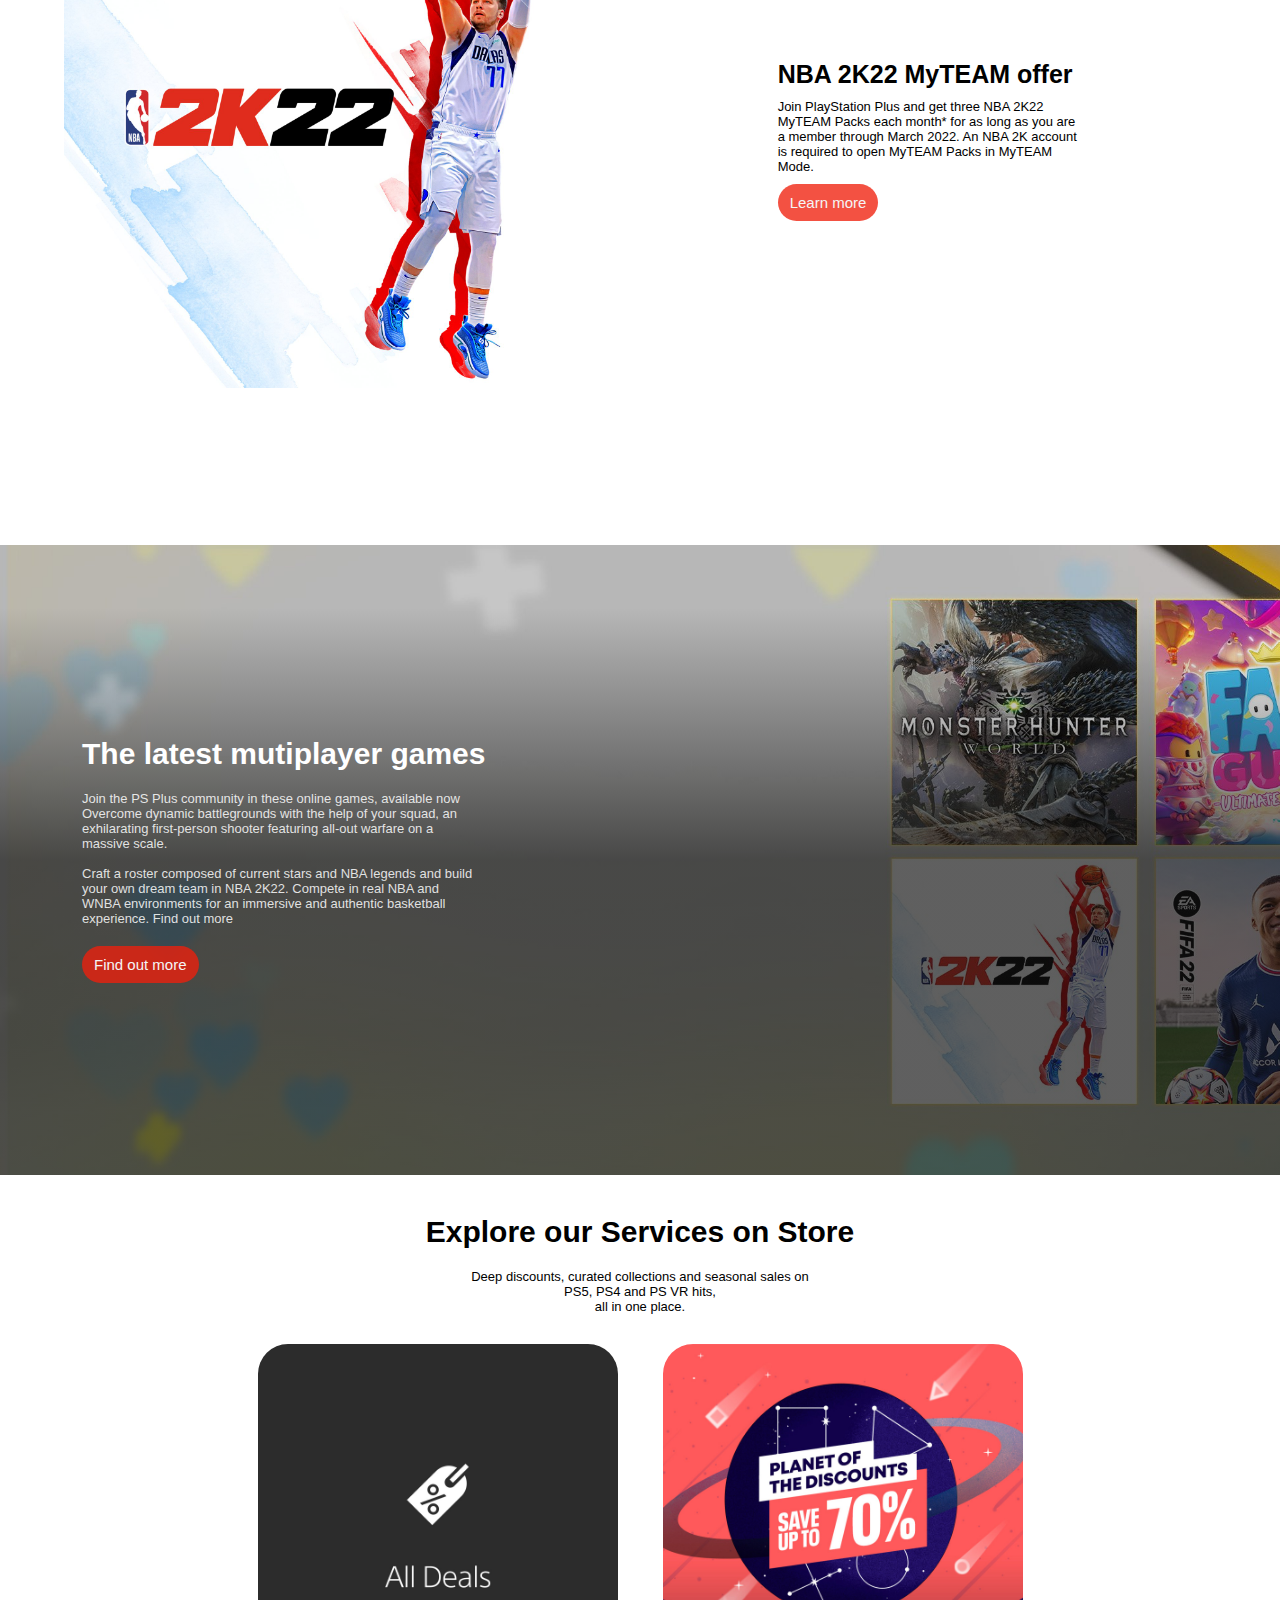
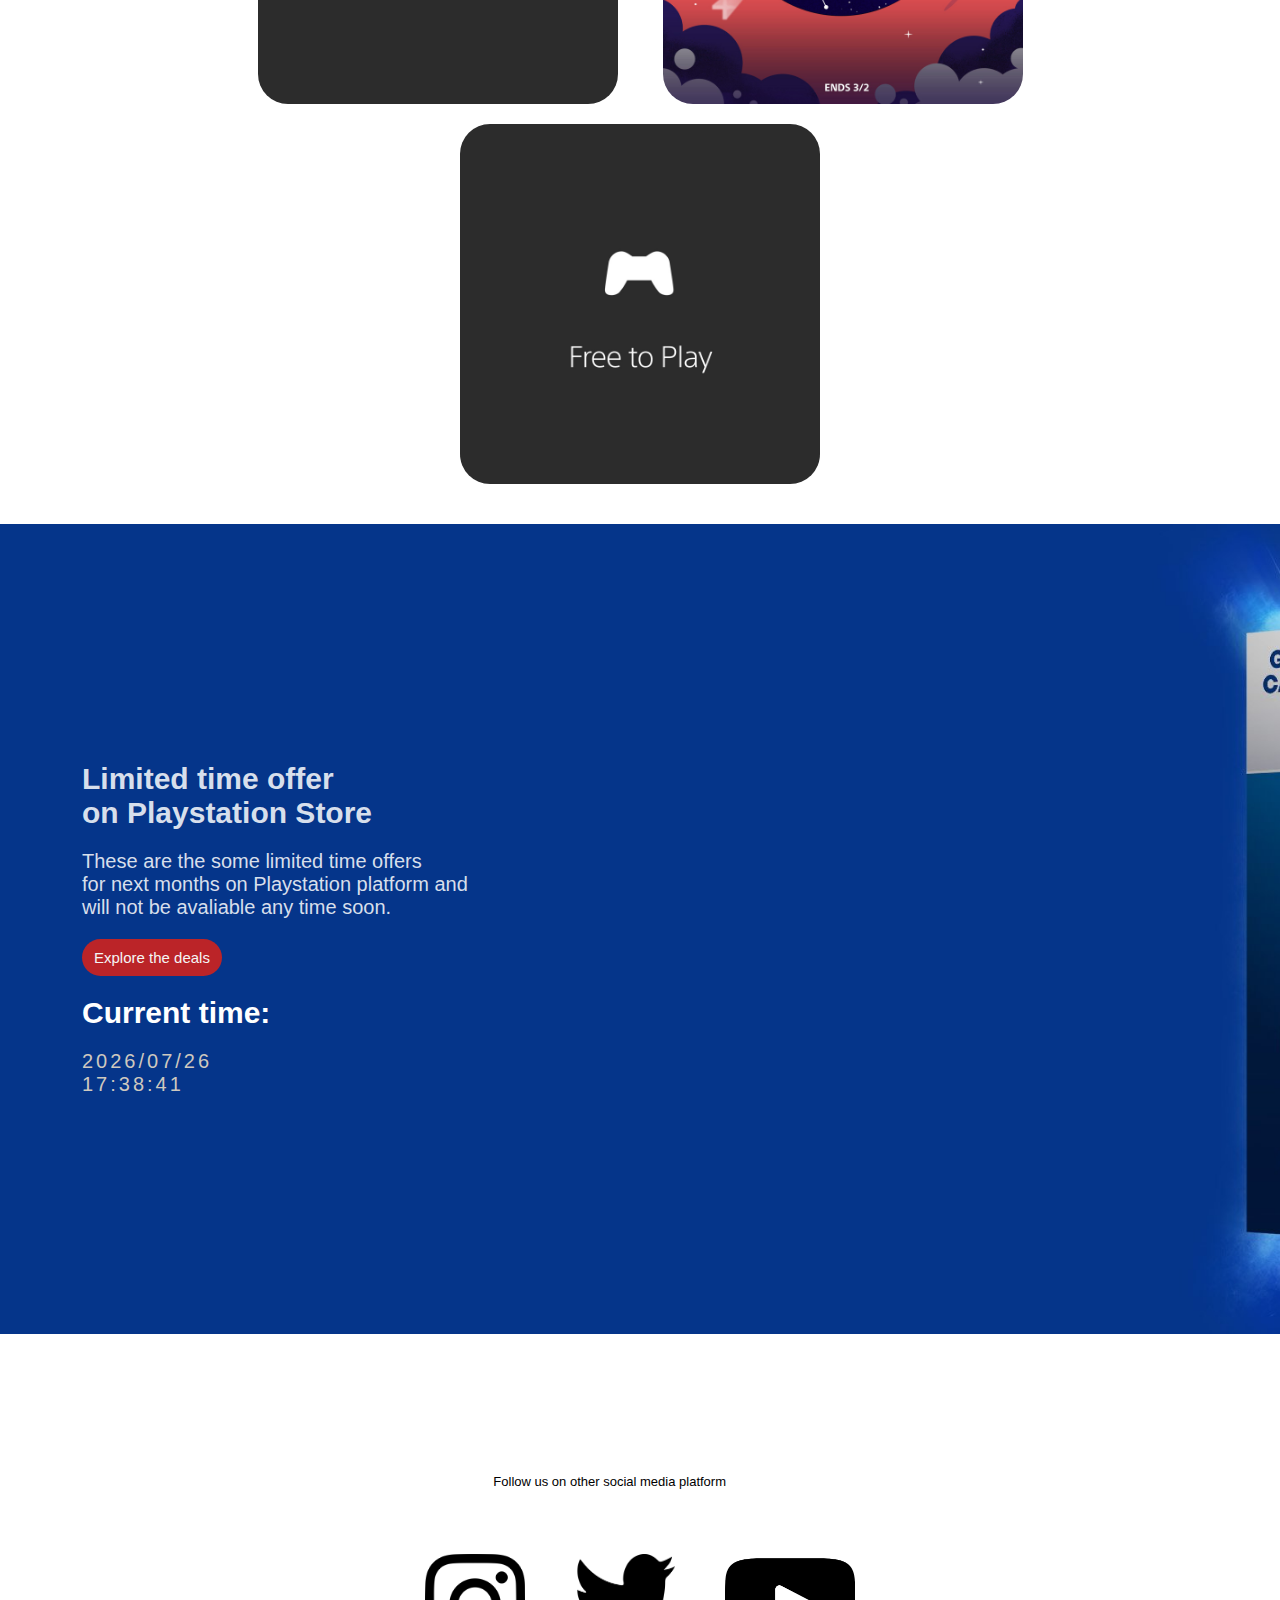
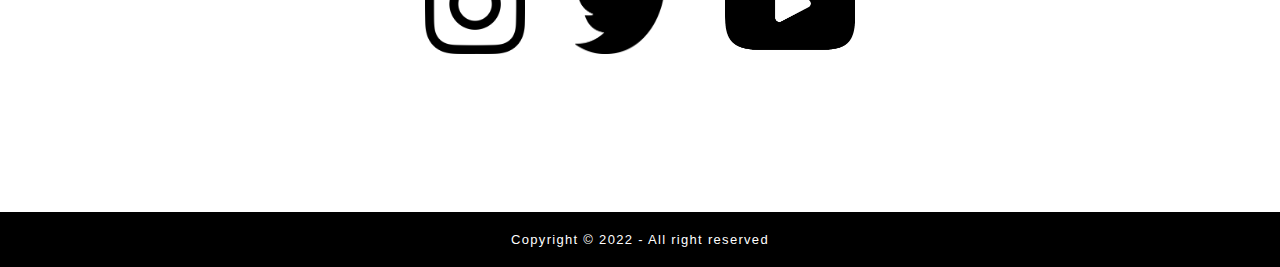
==== commit 647b3ee6: "set form page" ====
--- a/index.html
+++ b/index.html
@@ -25,7 +25,7 @@
         </nav>
         <div class="signInBtn">
           <button class="sign-button">
-            <a target="_blank" href="./form/form.html">Sign in</a>
+            <a target="_blank" href="./form/signUp.html">Sign in</a>
           </button>
         </div>
         <div class="burger">
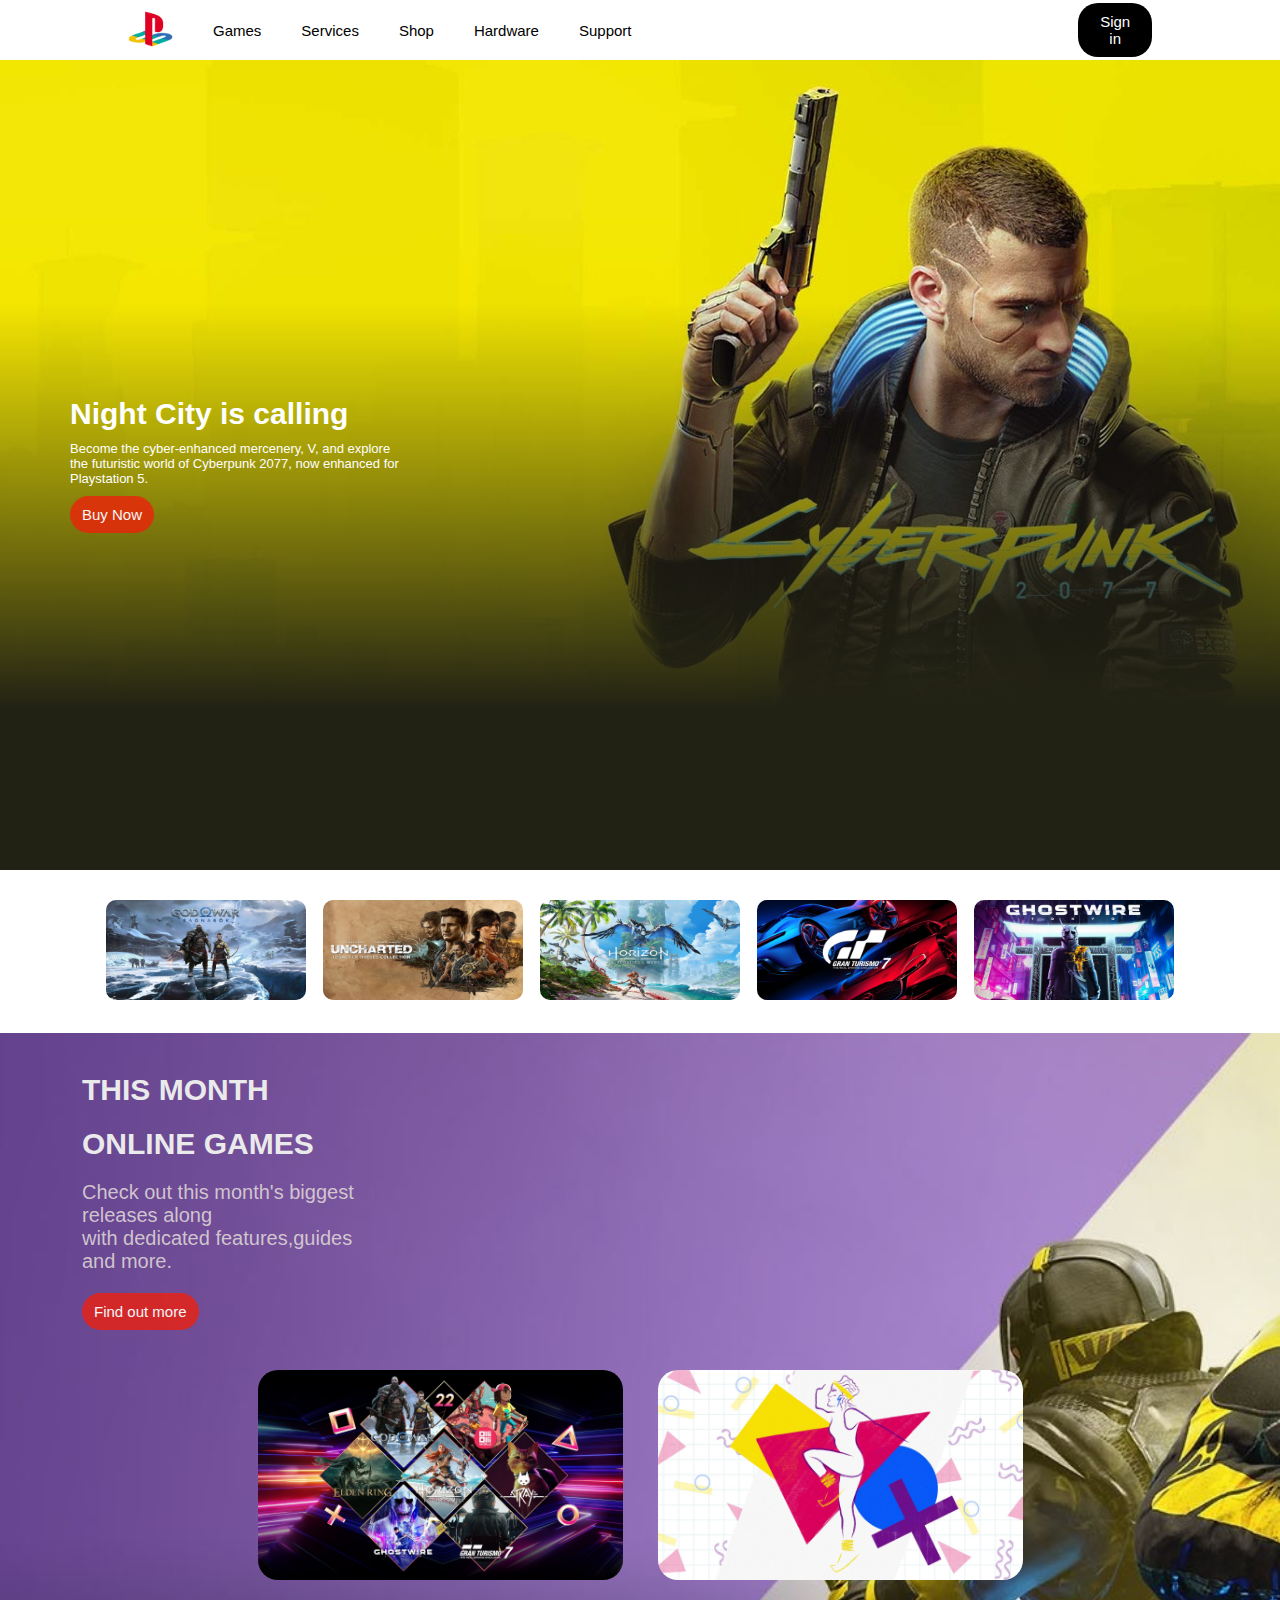
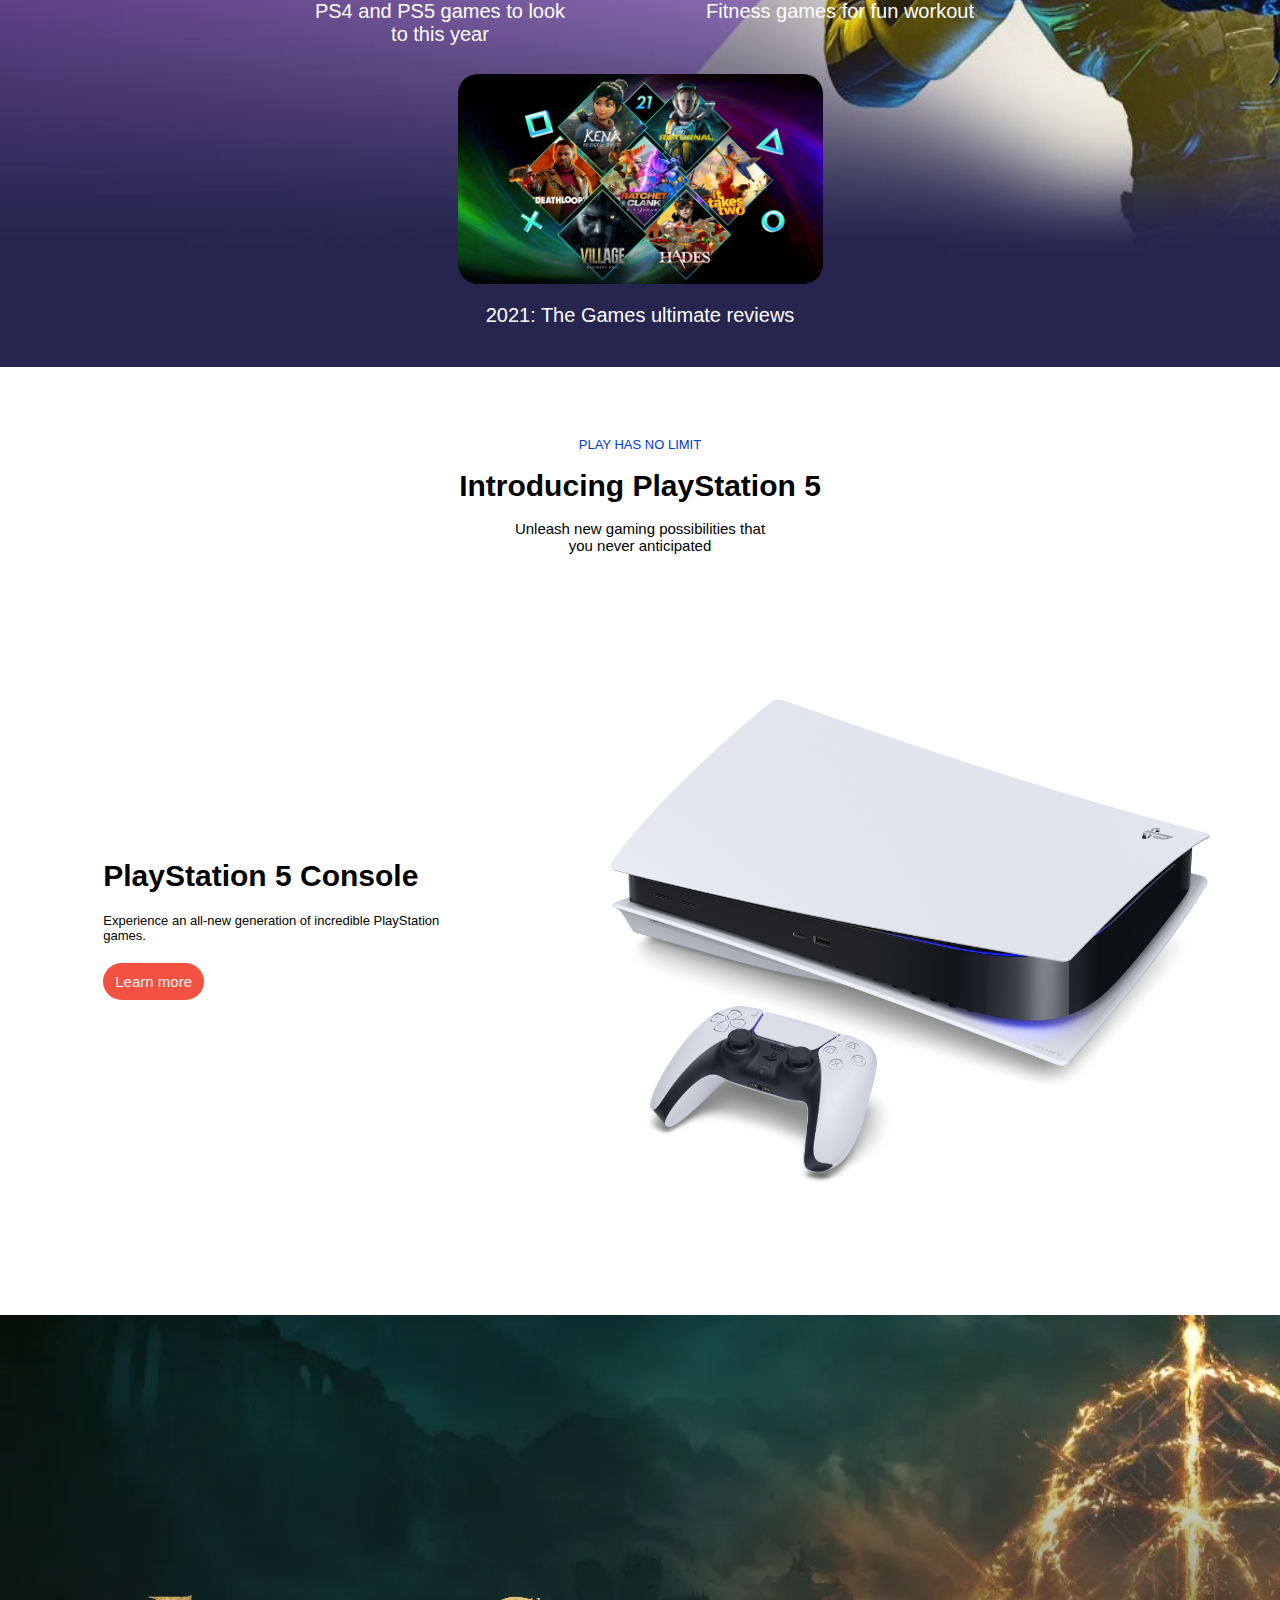
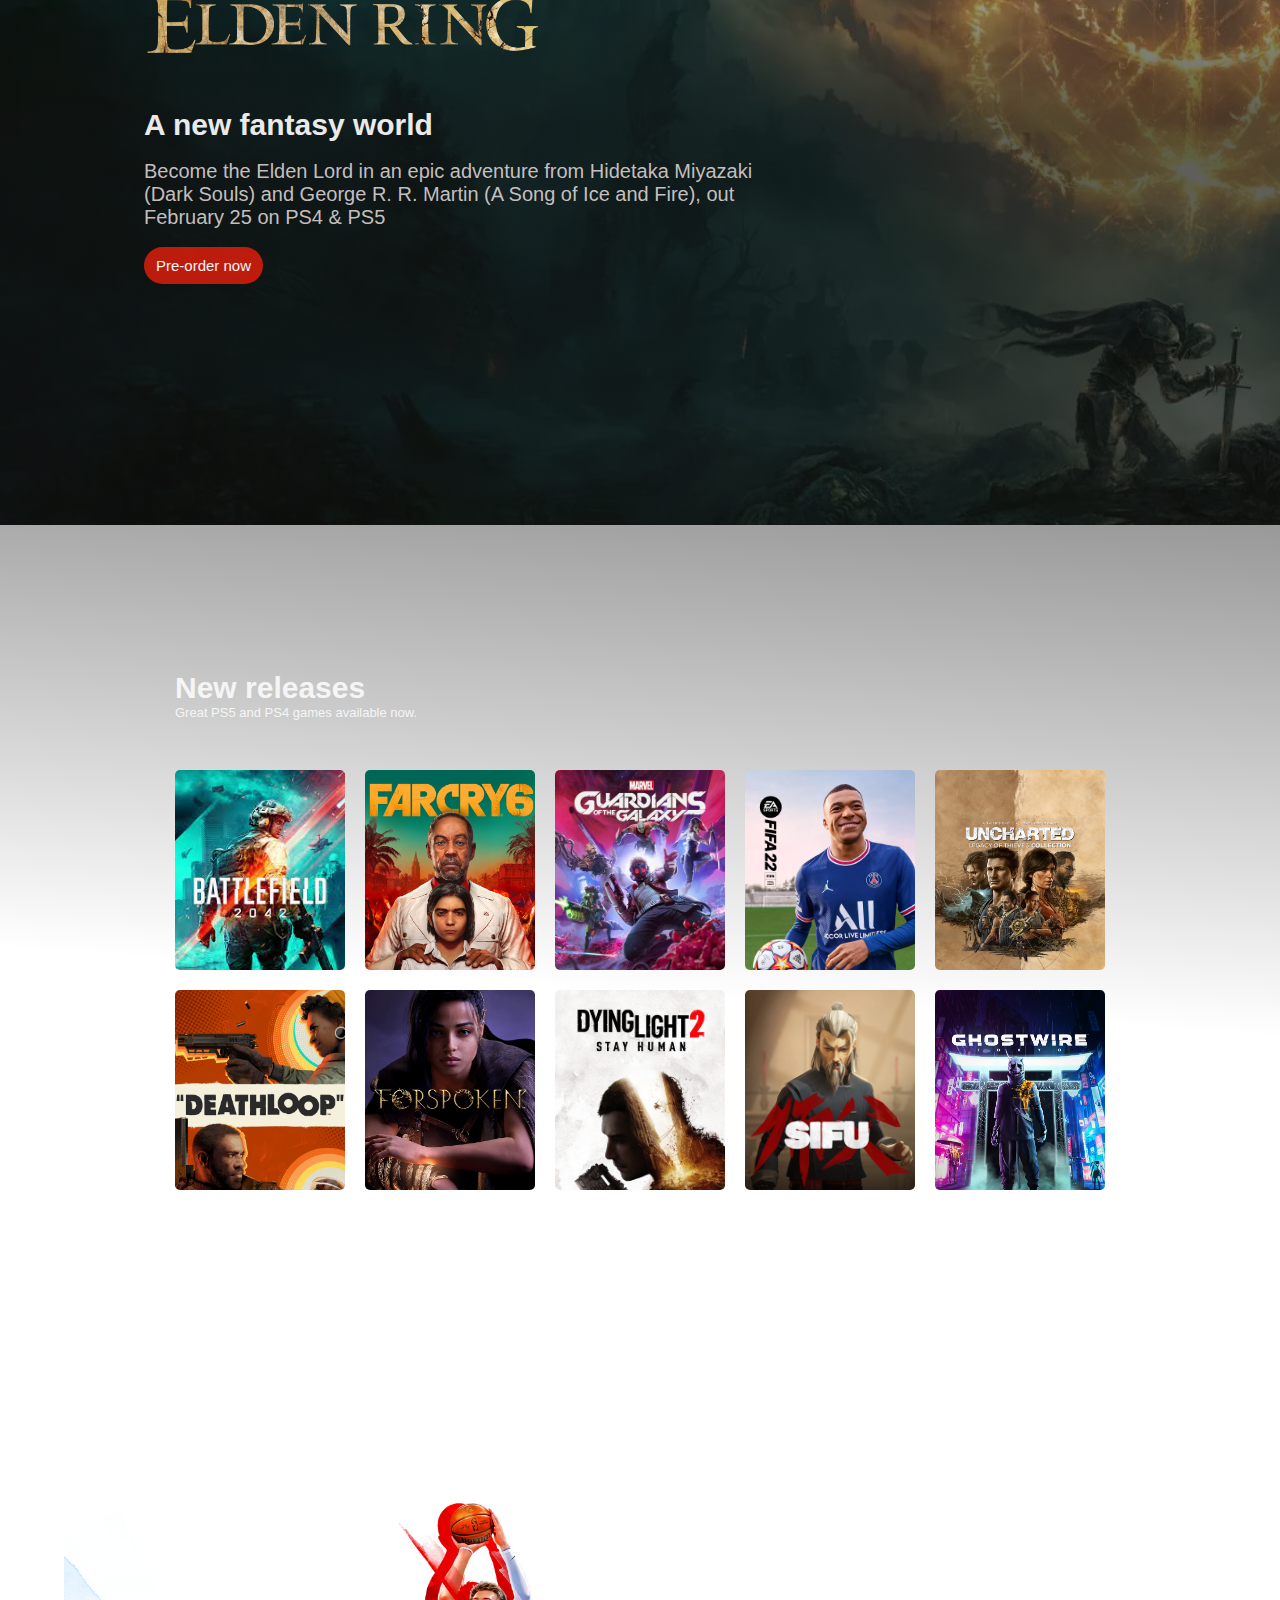
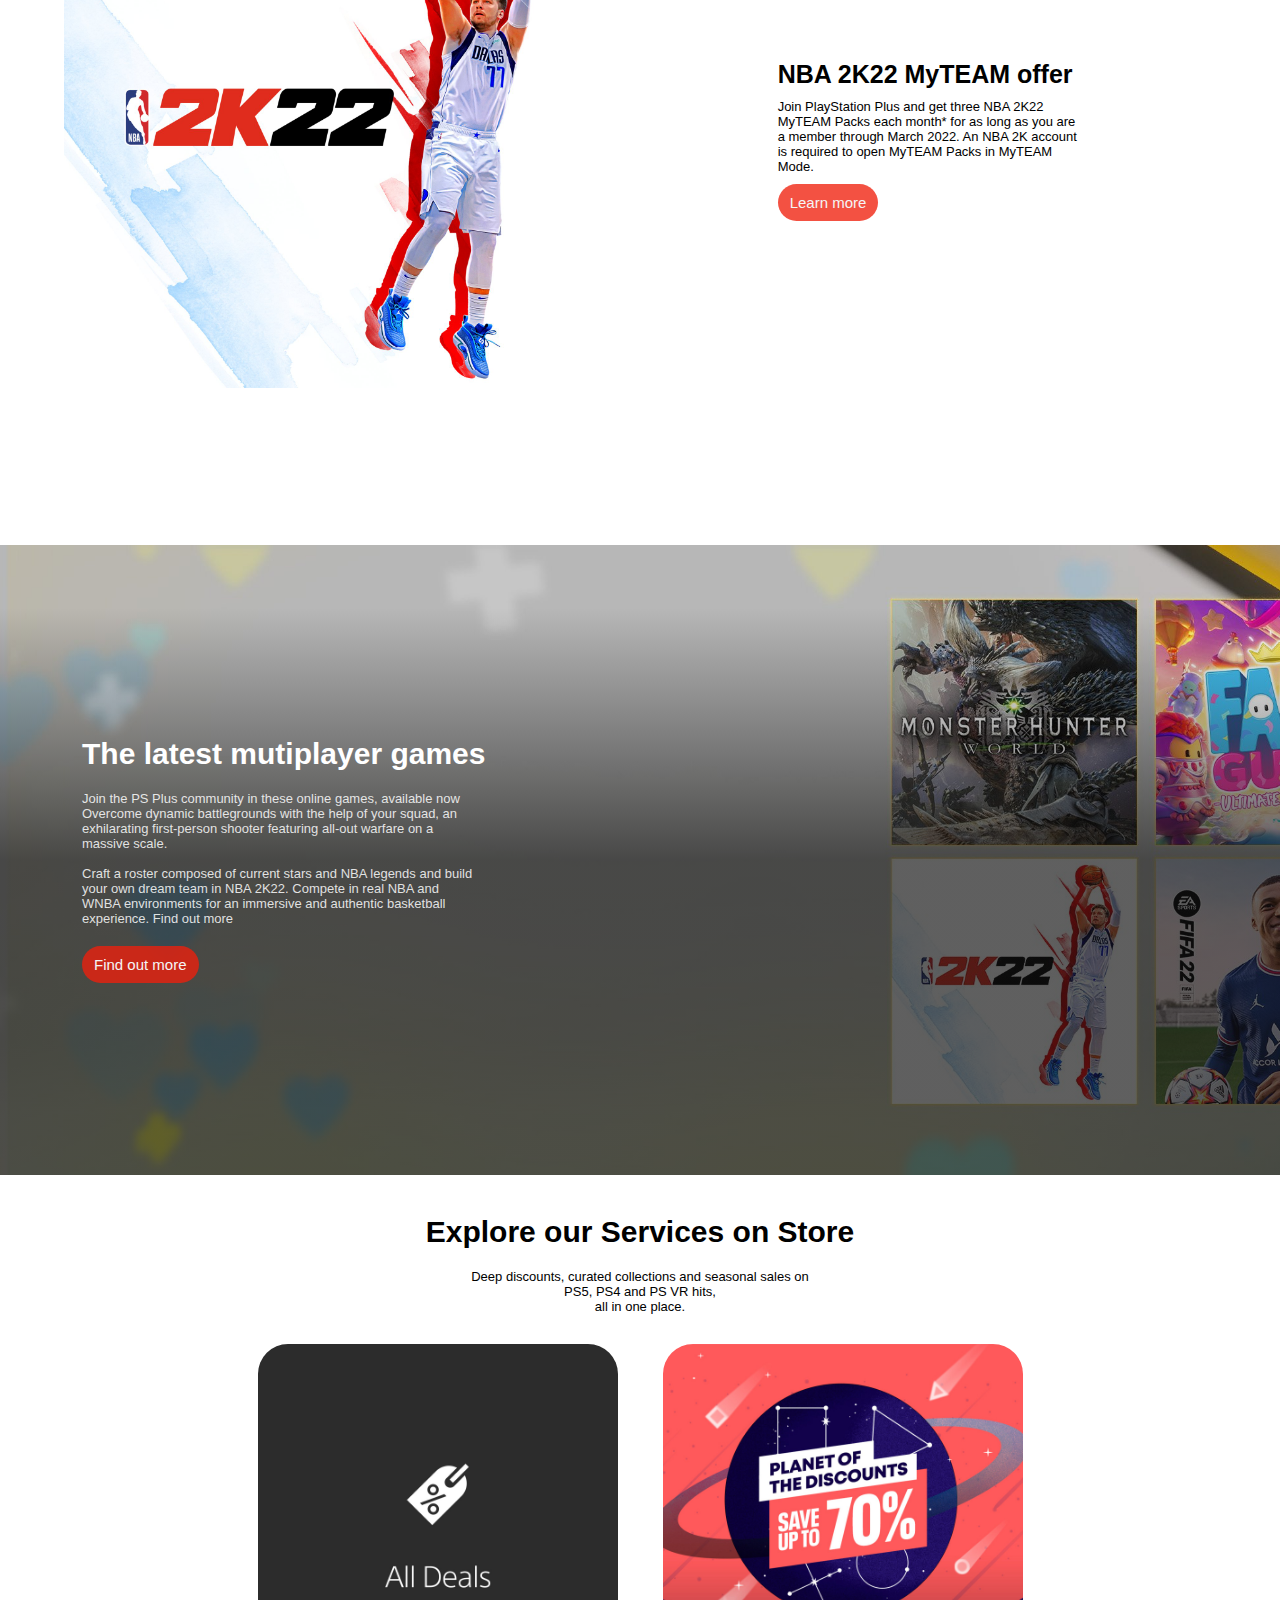
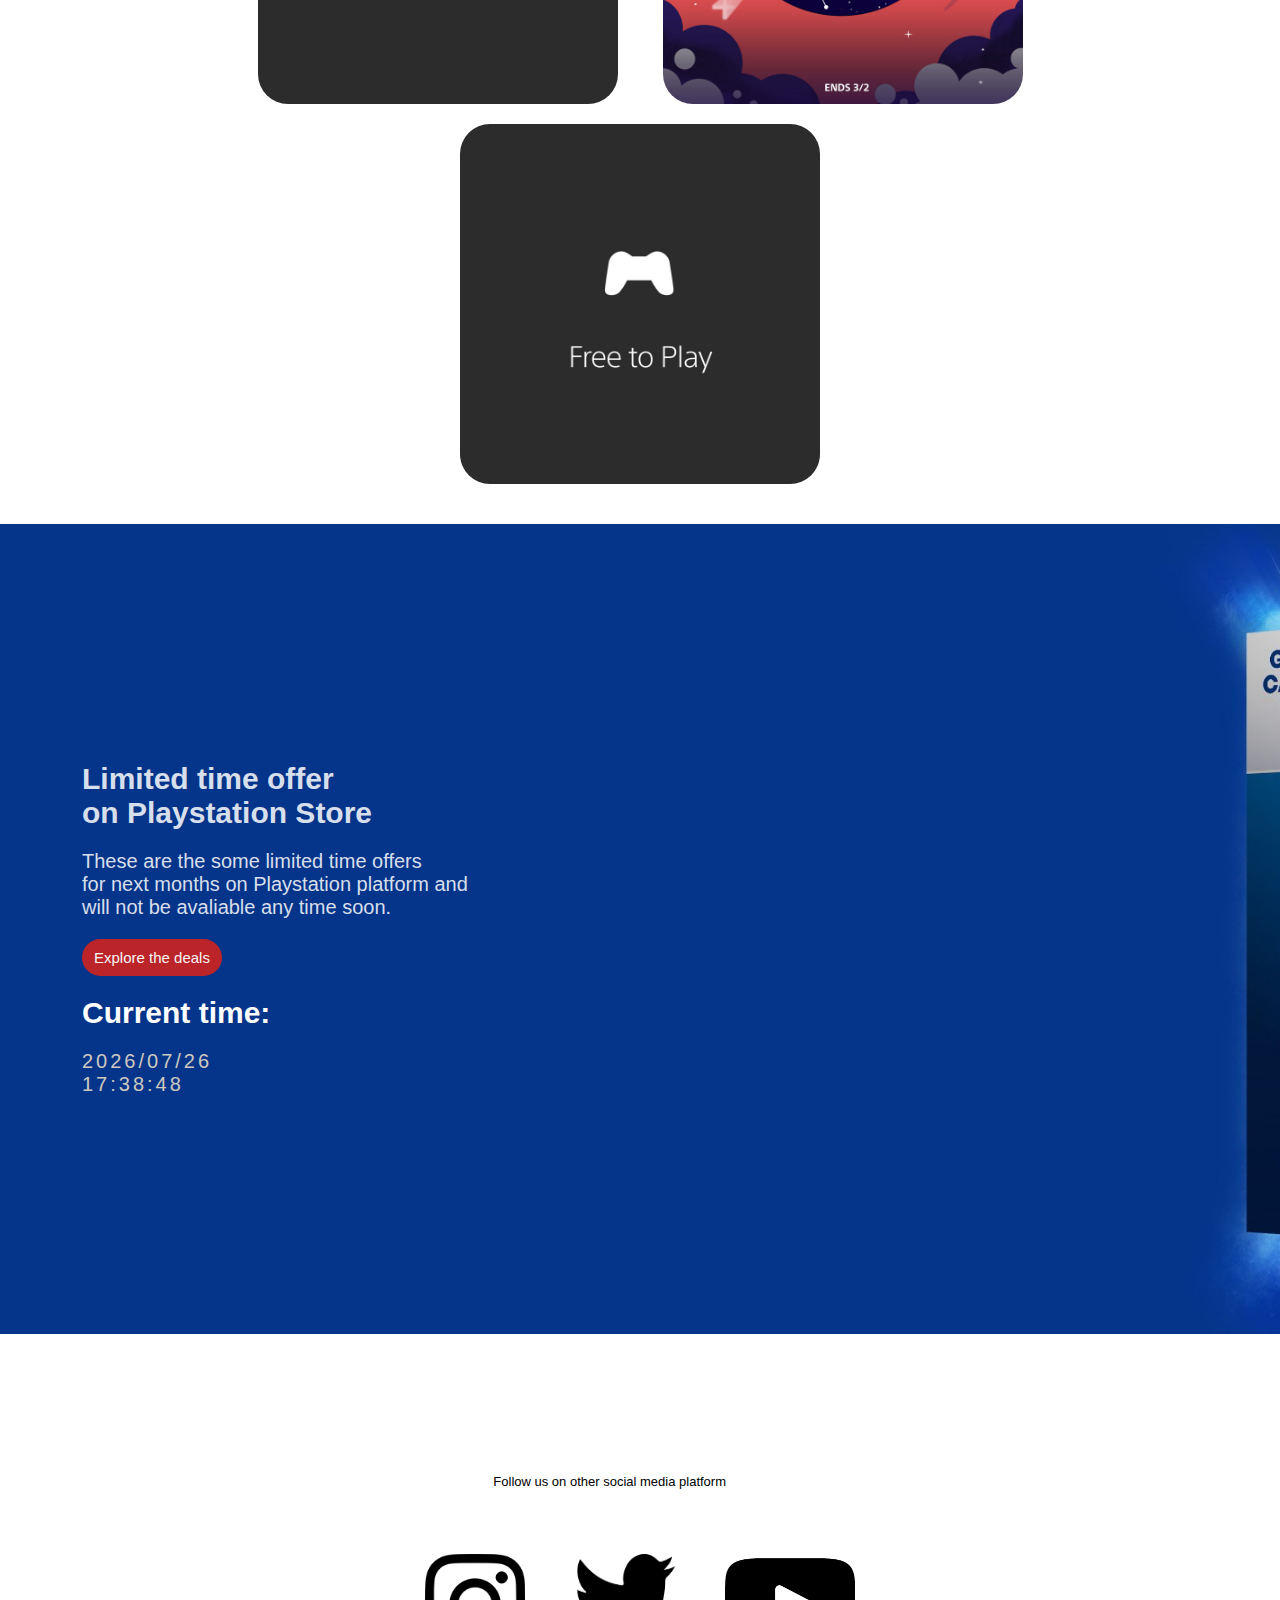
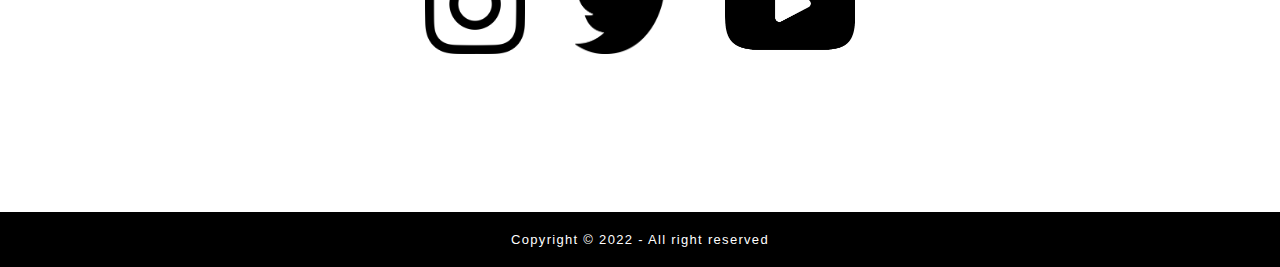
==== commit 4d42efa0: "form active" ====
--- a/index.html
+++ b/index.html
@@ -25,7 +25,7 @@
         </nav>
         <div class="signInBtn">
           <button class="sign-button">
-            <a target="_blank" href="./form/signUp.html">Sign in</a>
+            <a target="_blank" href="../form/signUp.html">Sign in</a>
           </button>
         </div>
         <div class="burger">
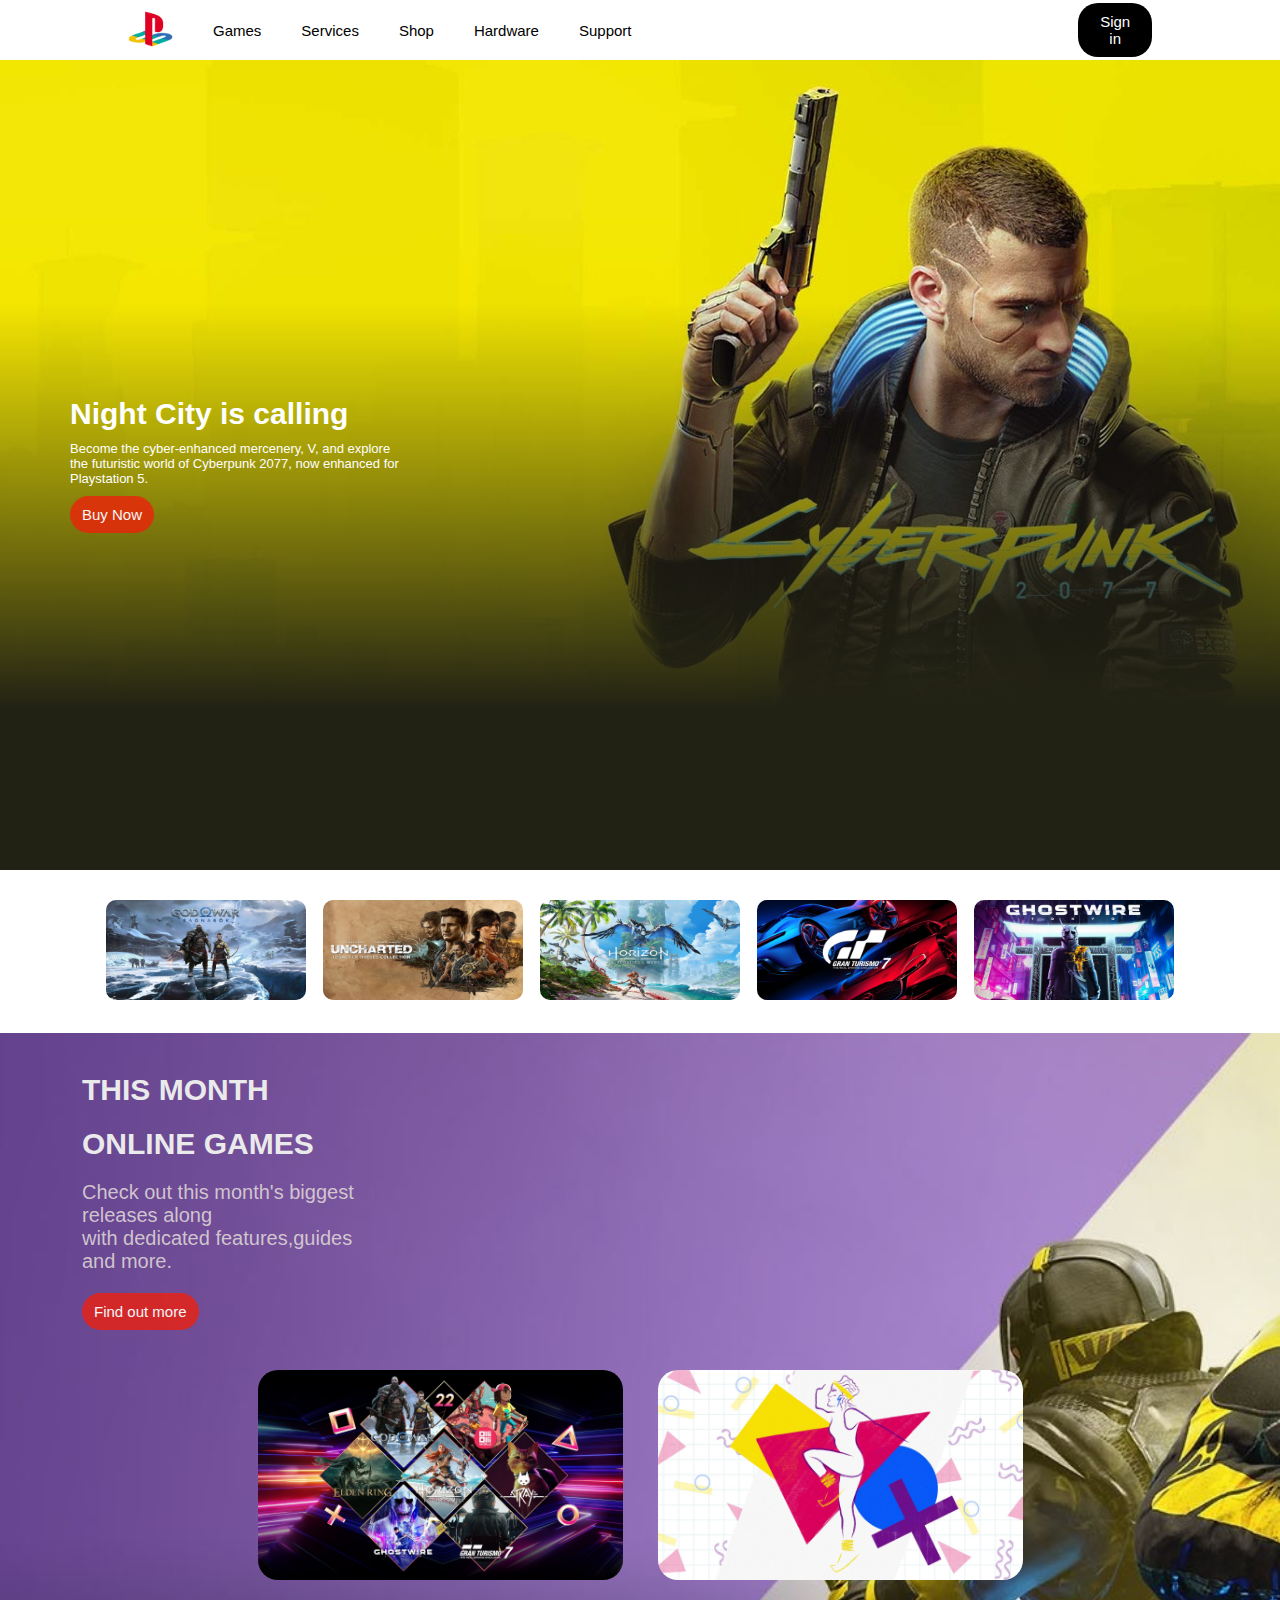
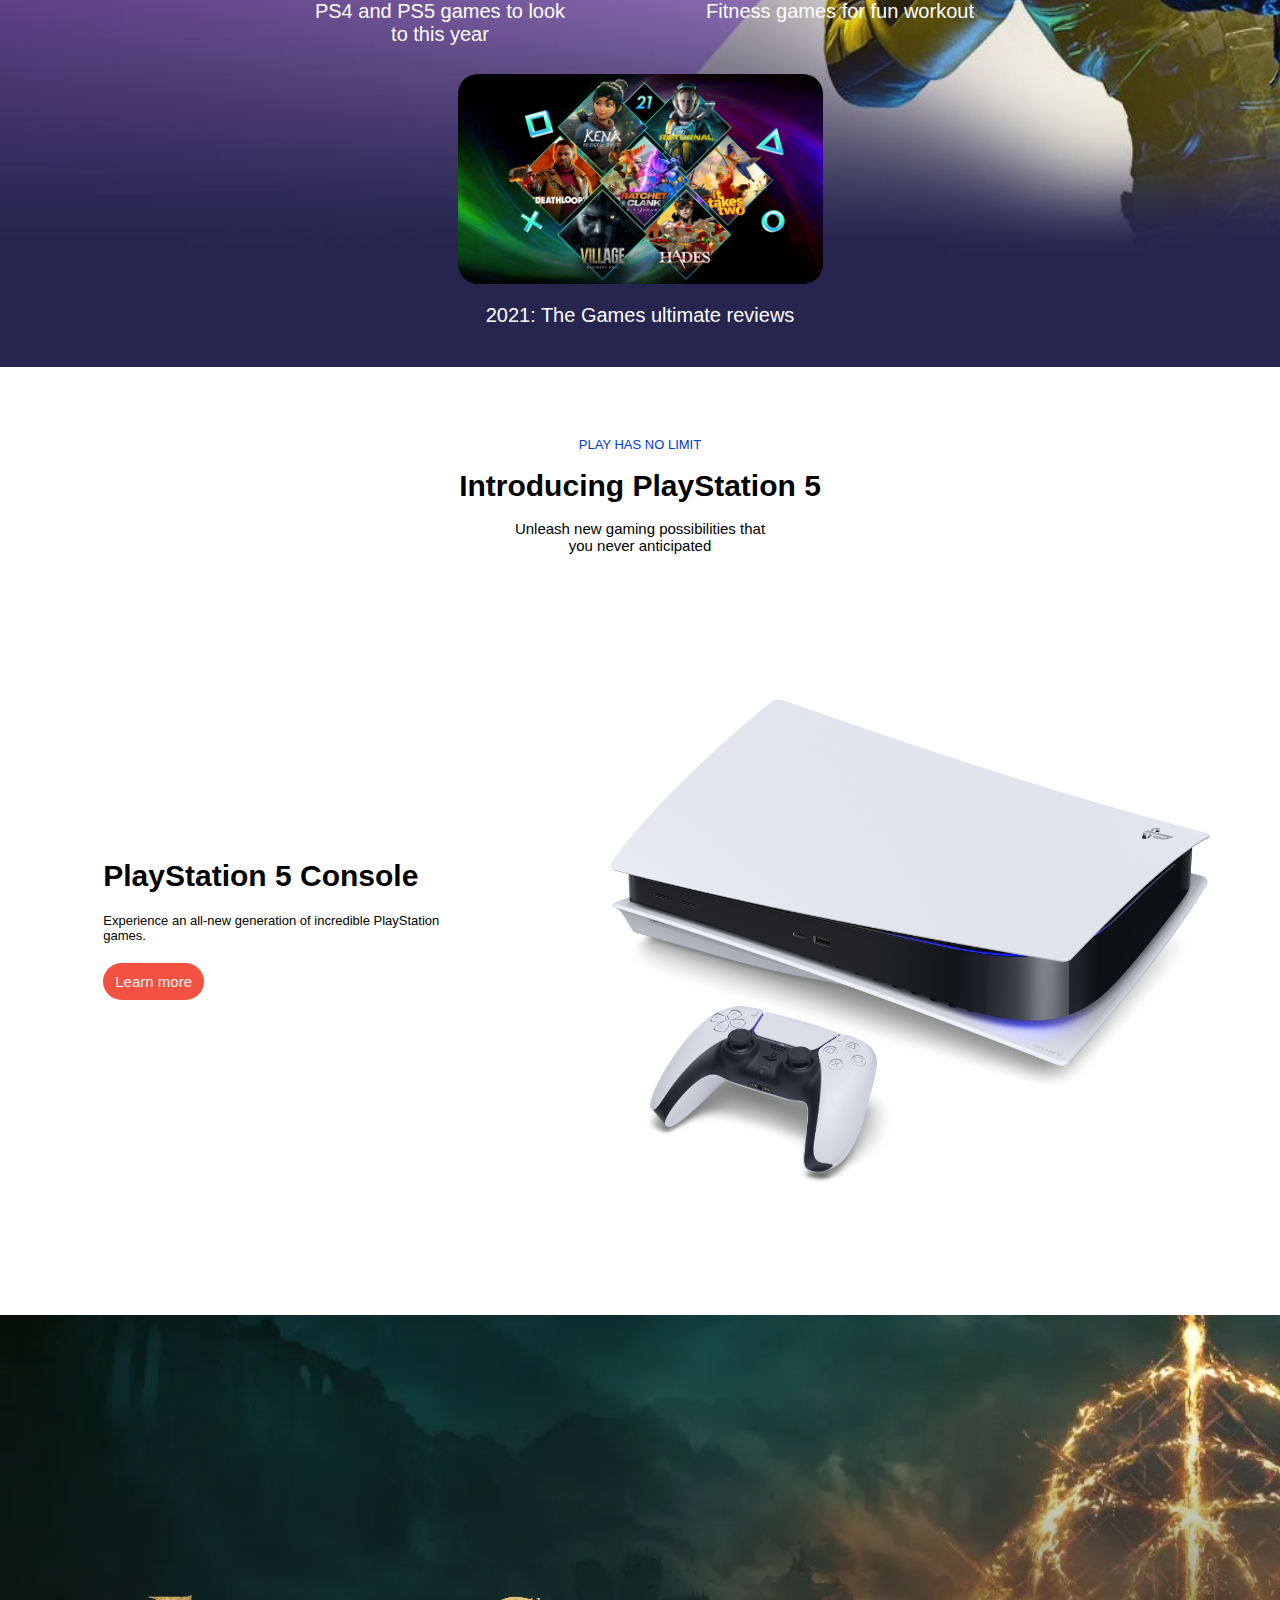
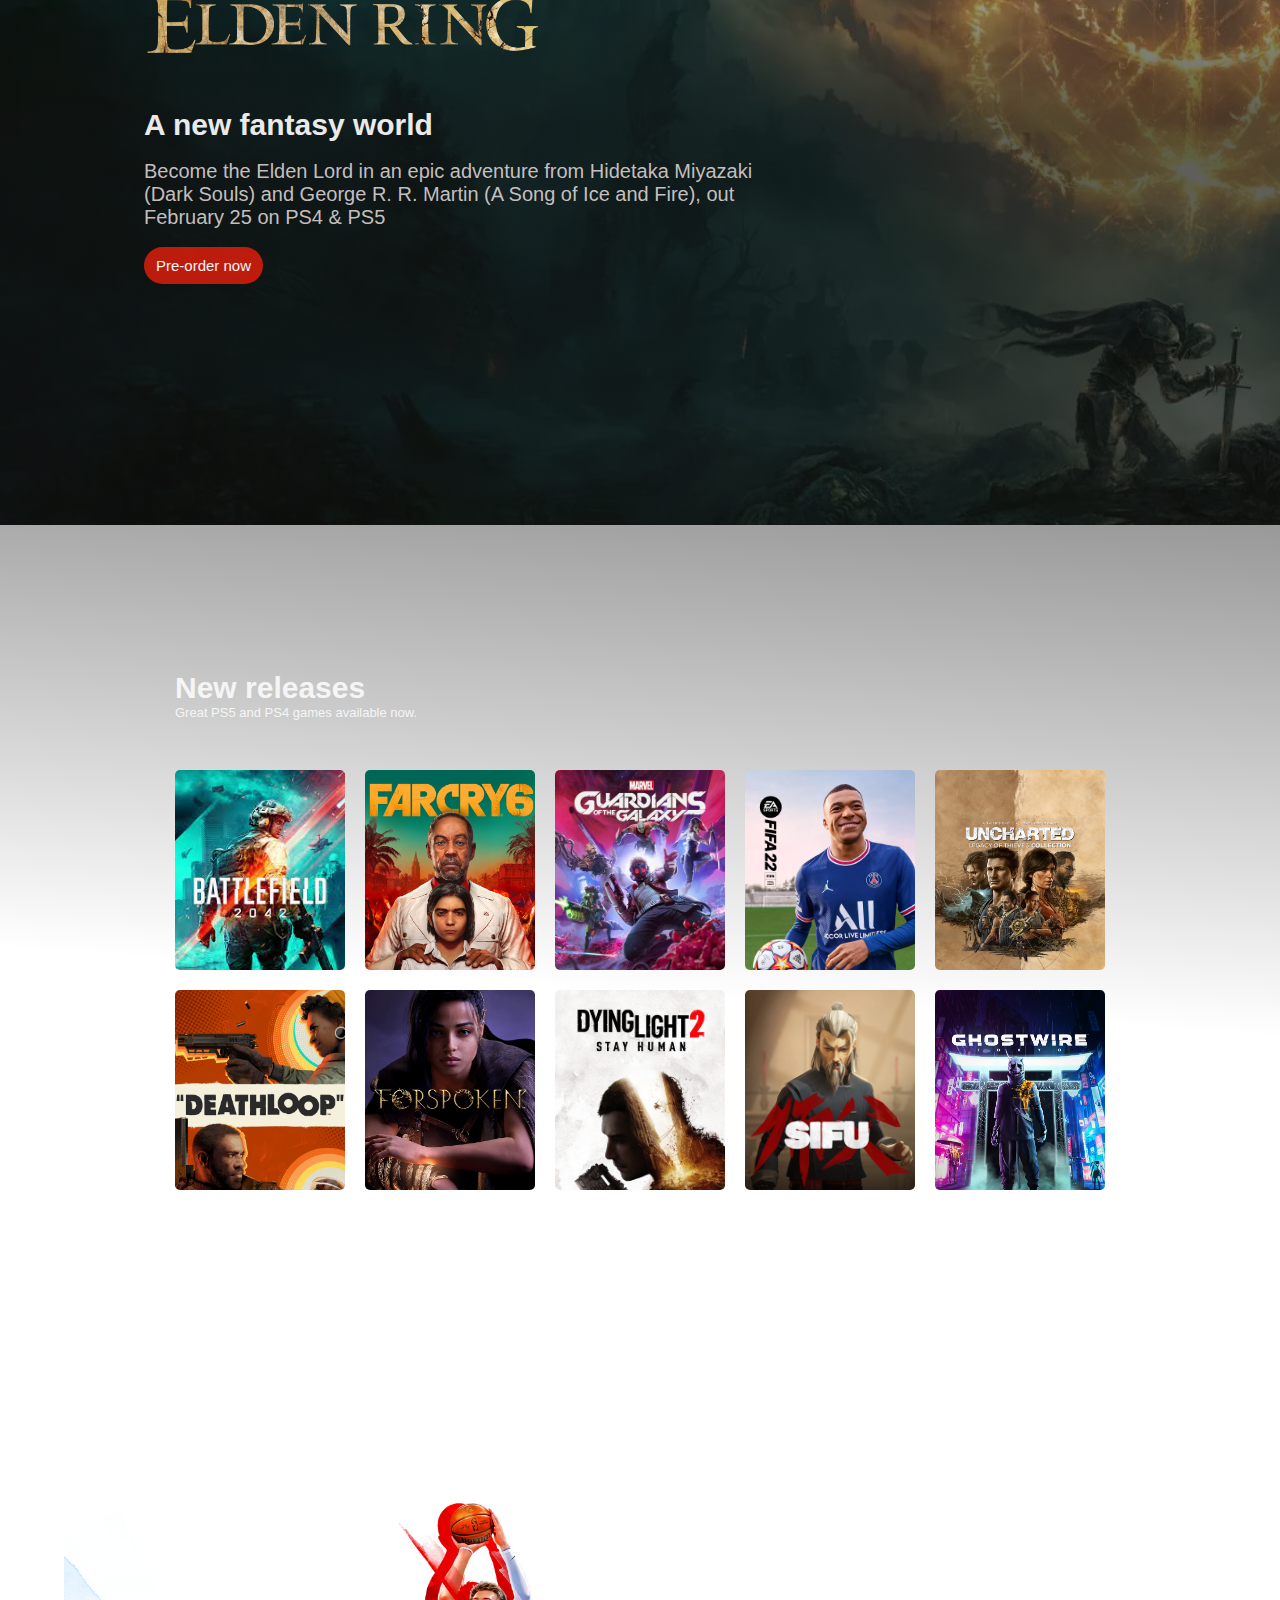
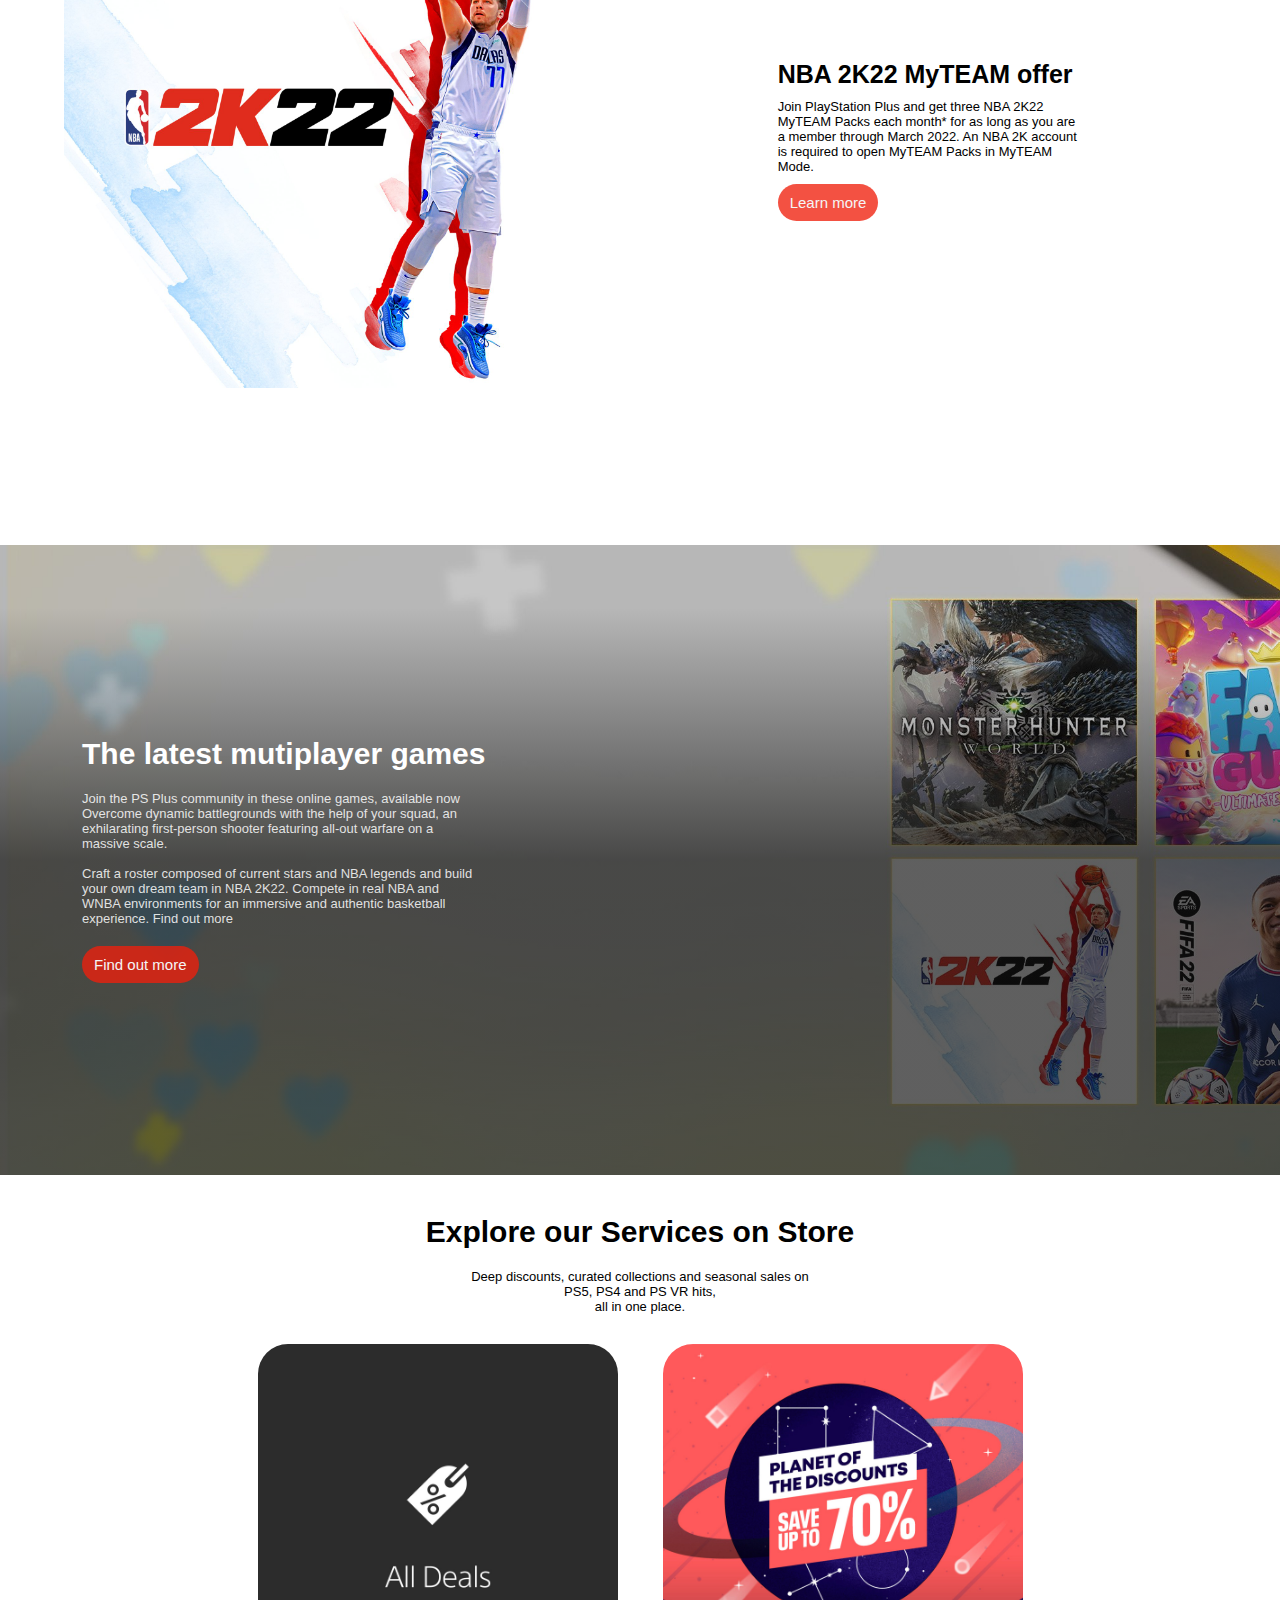
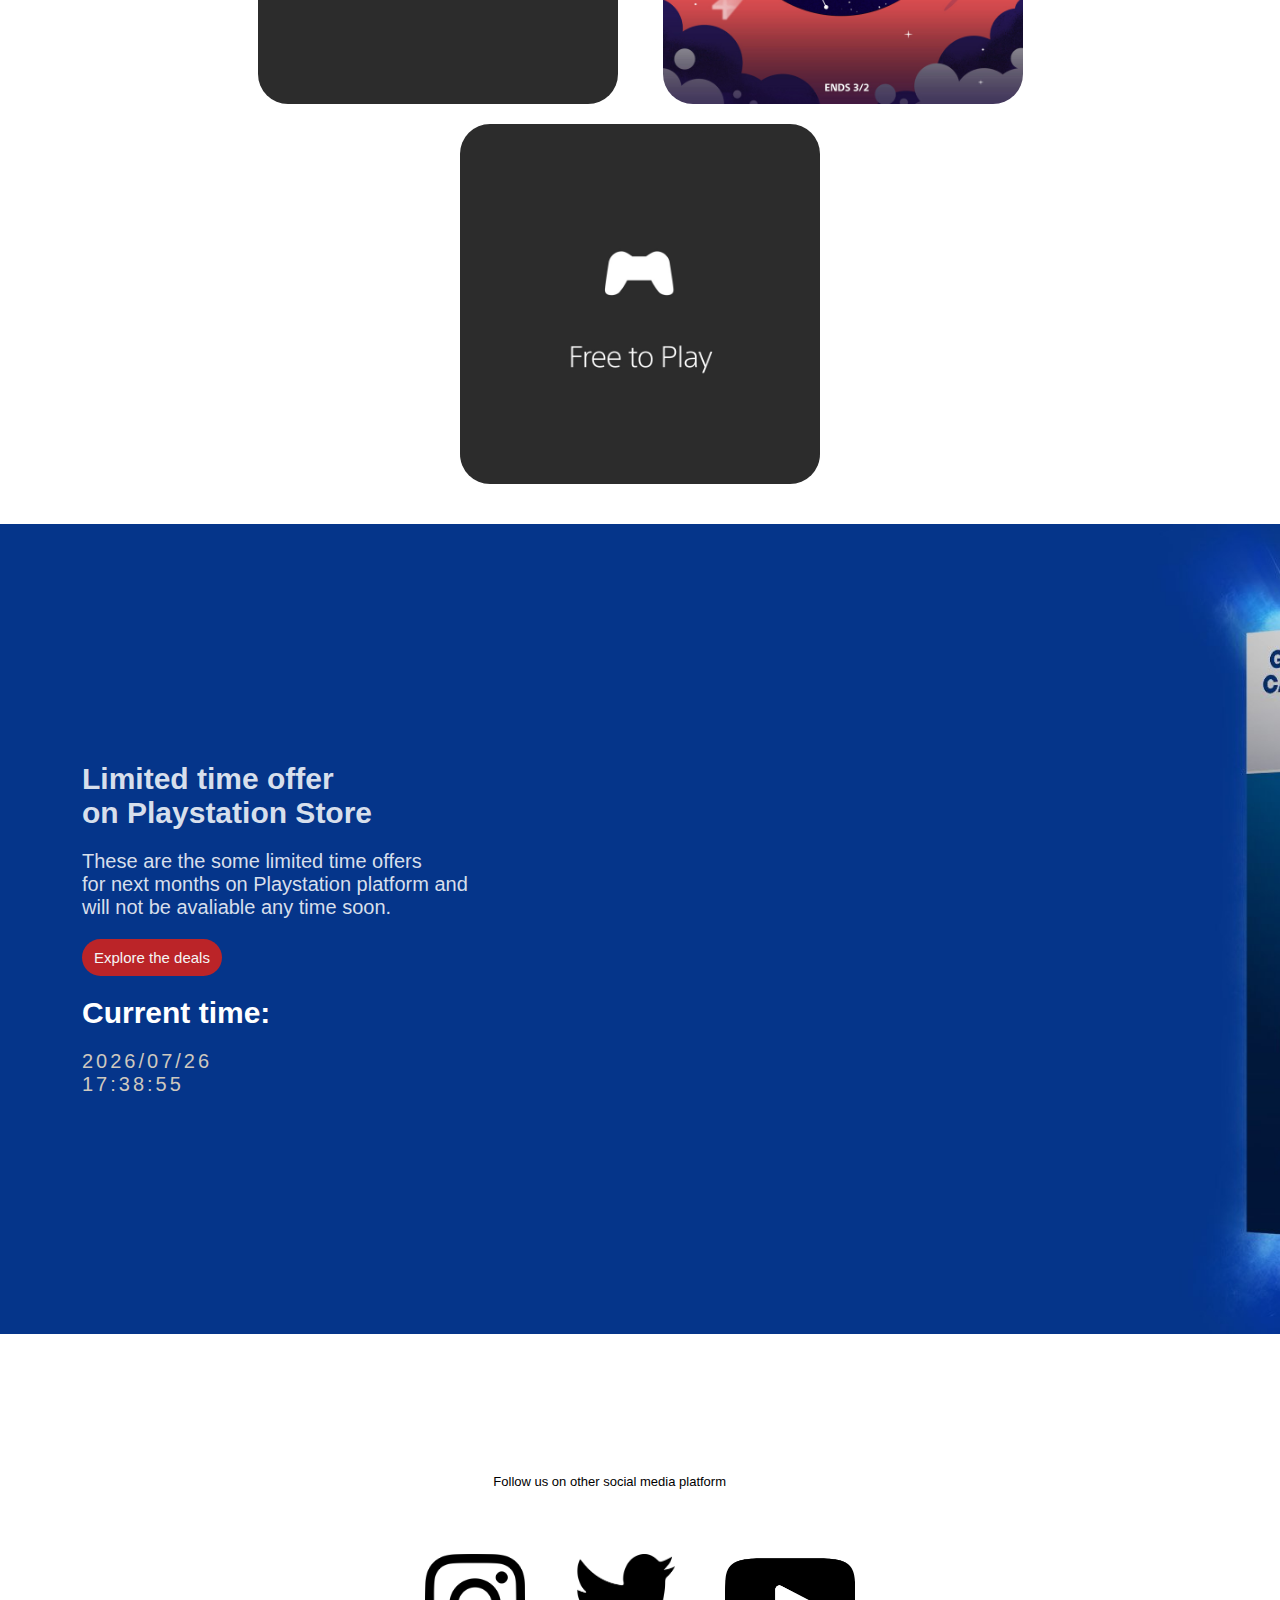
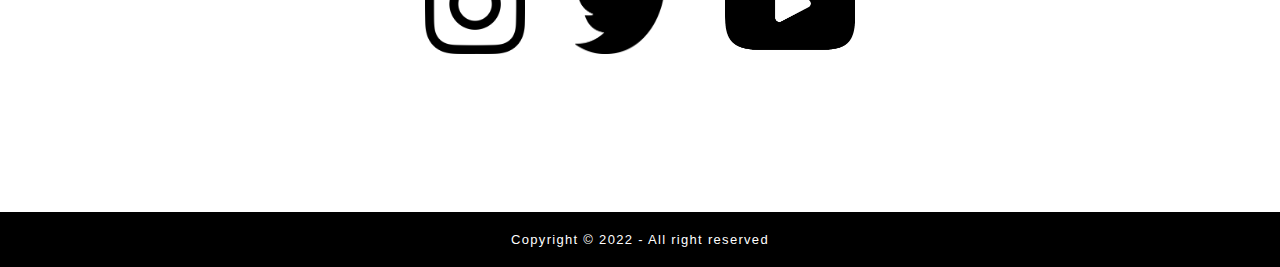
==== commit f129350c: "link form" ====
--- a/index.html
+++ b/index.html
@@ -25,7 +25,7 @@
         </nav>
         <div class="signInBtn">
           <button class="sign-button">
-            <a target="_blank" href="../form/signUp.html">Sign in</a>
+            <a target="_blank" href="./form/signUp.html">Sign in</a>
           </button>
         </div>
         <div class="burger">
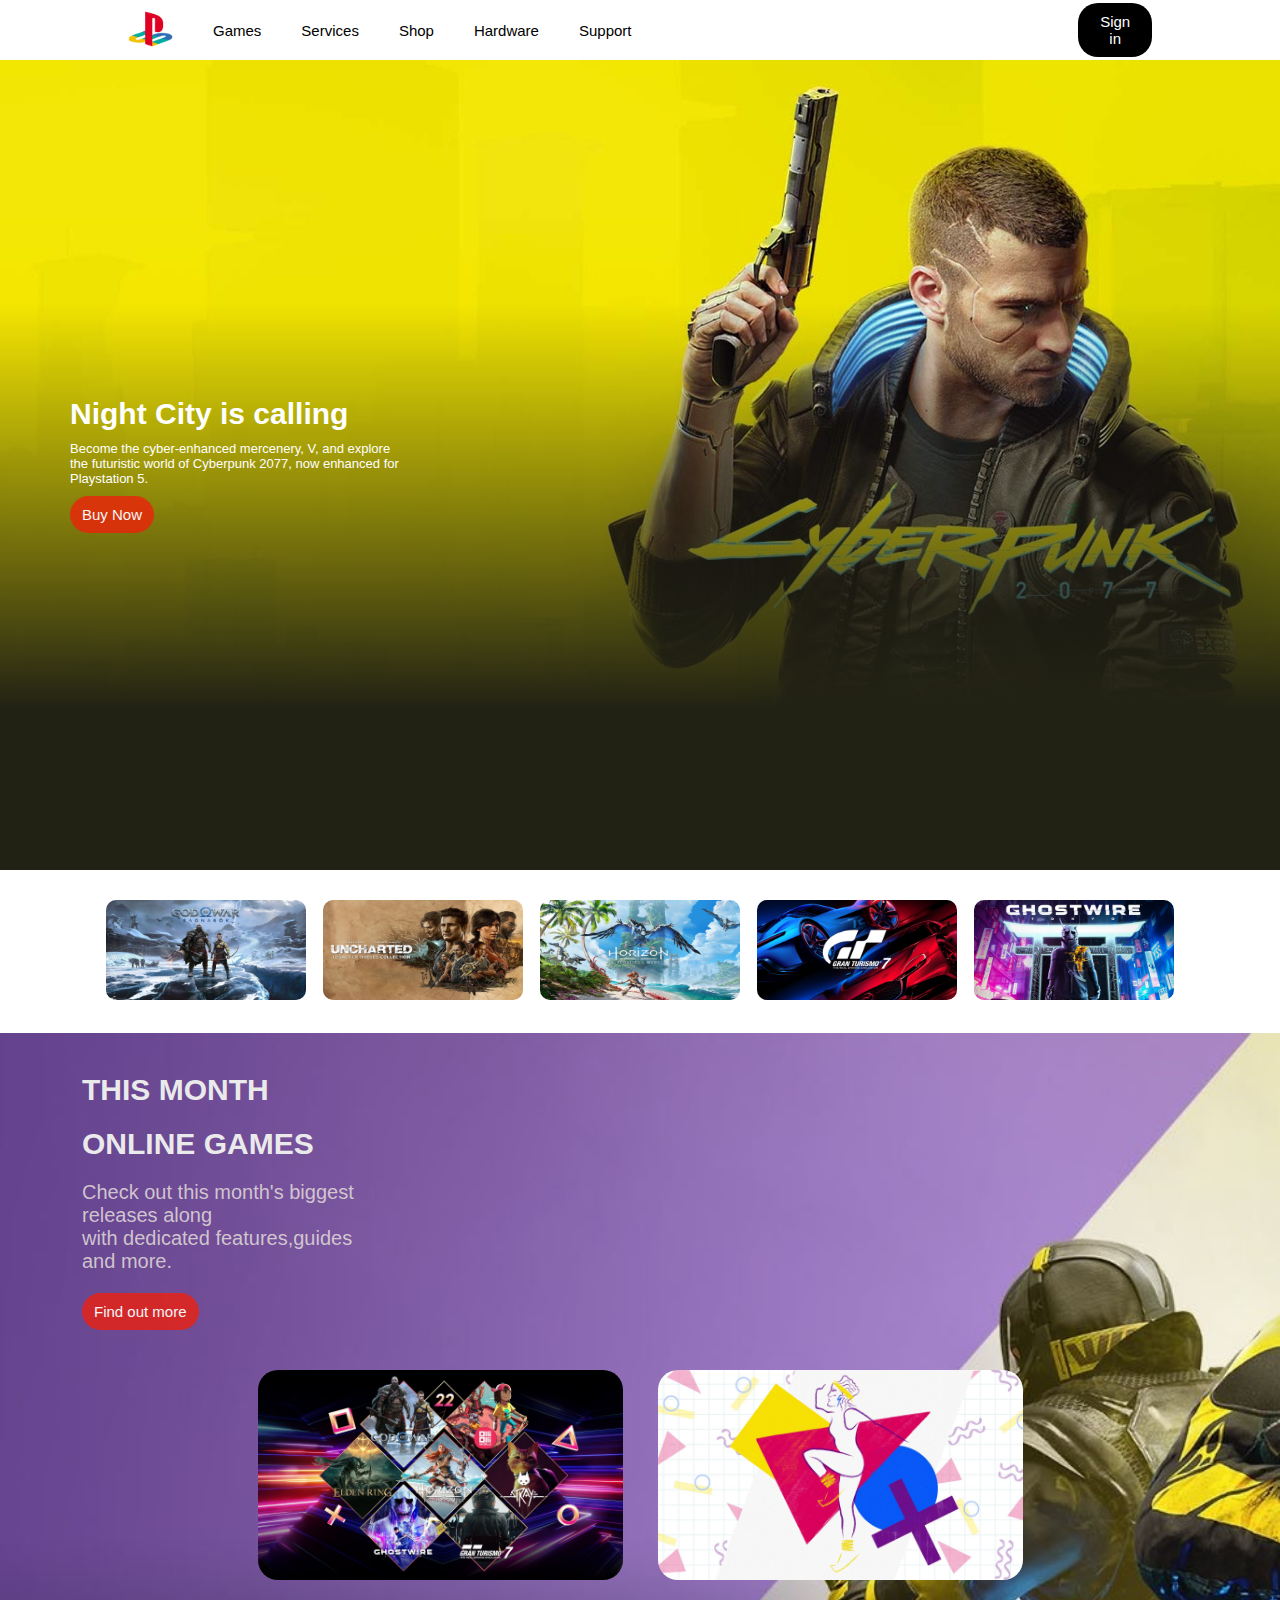
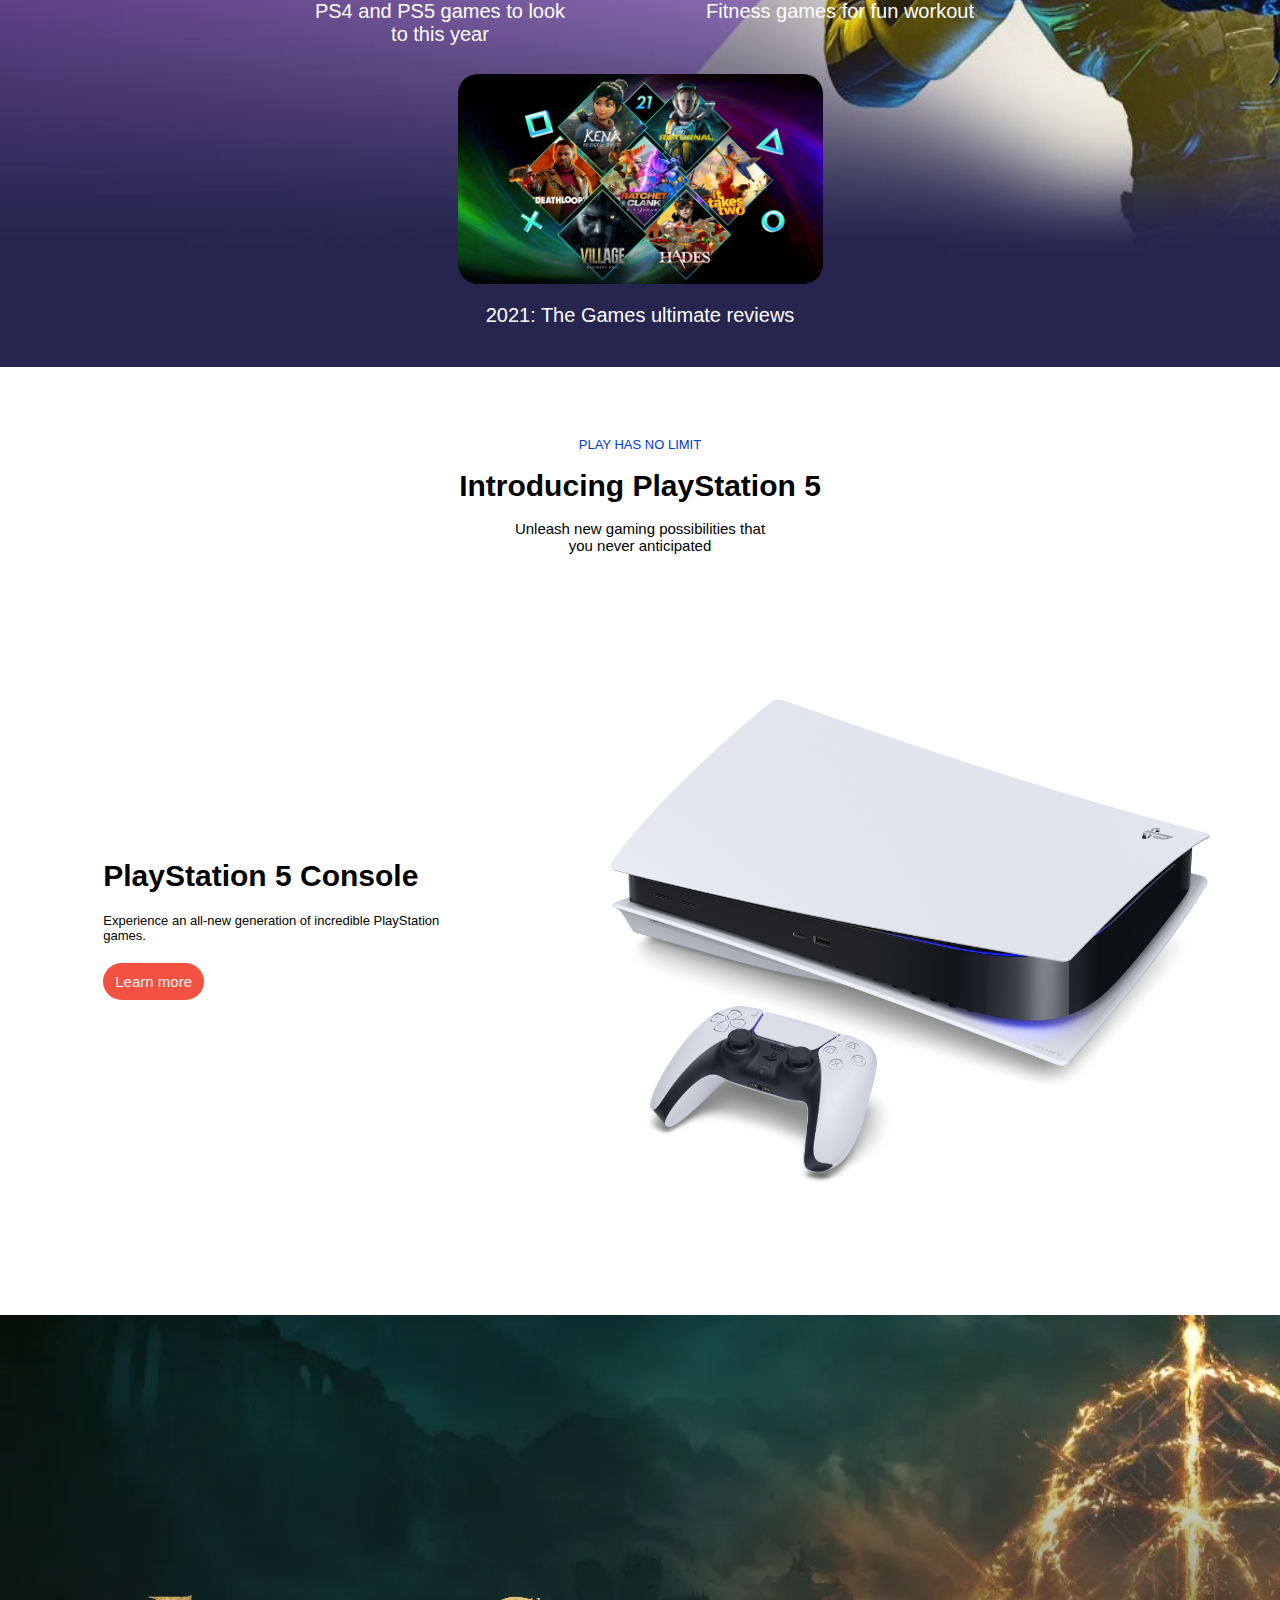
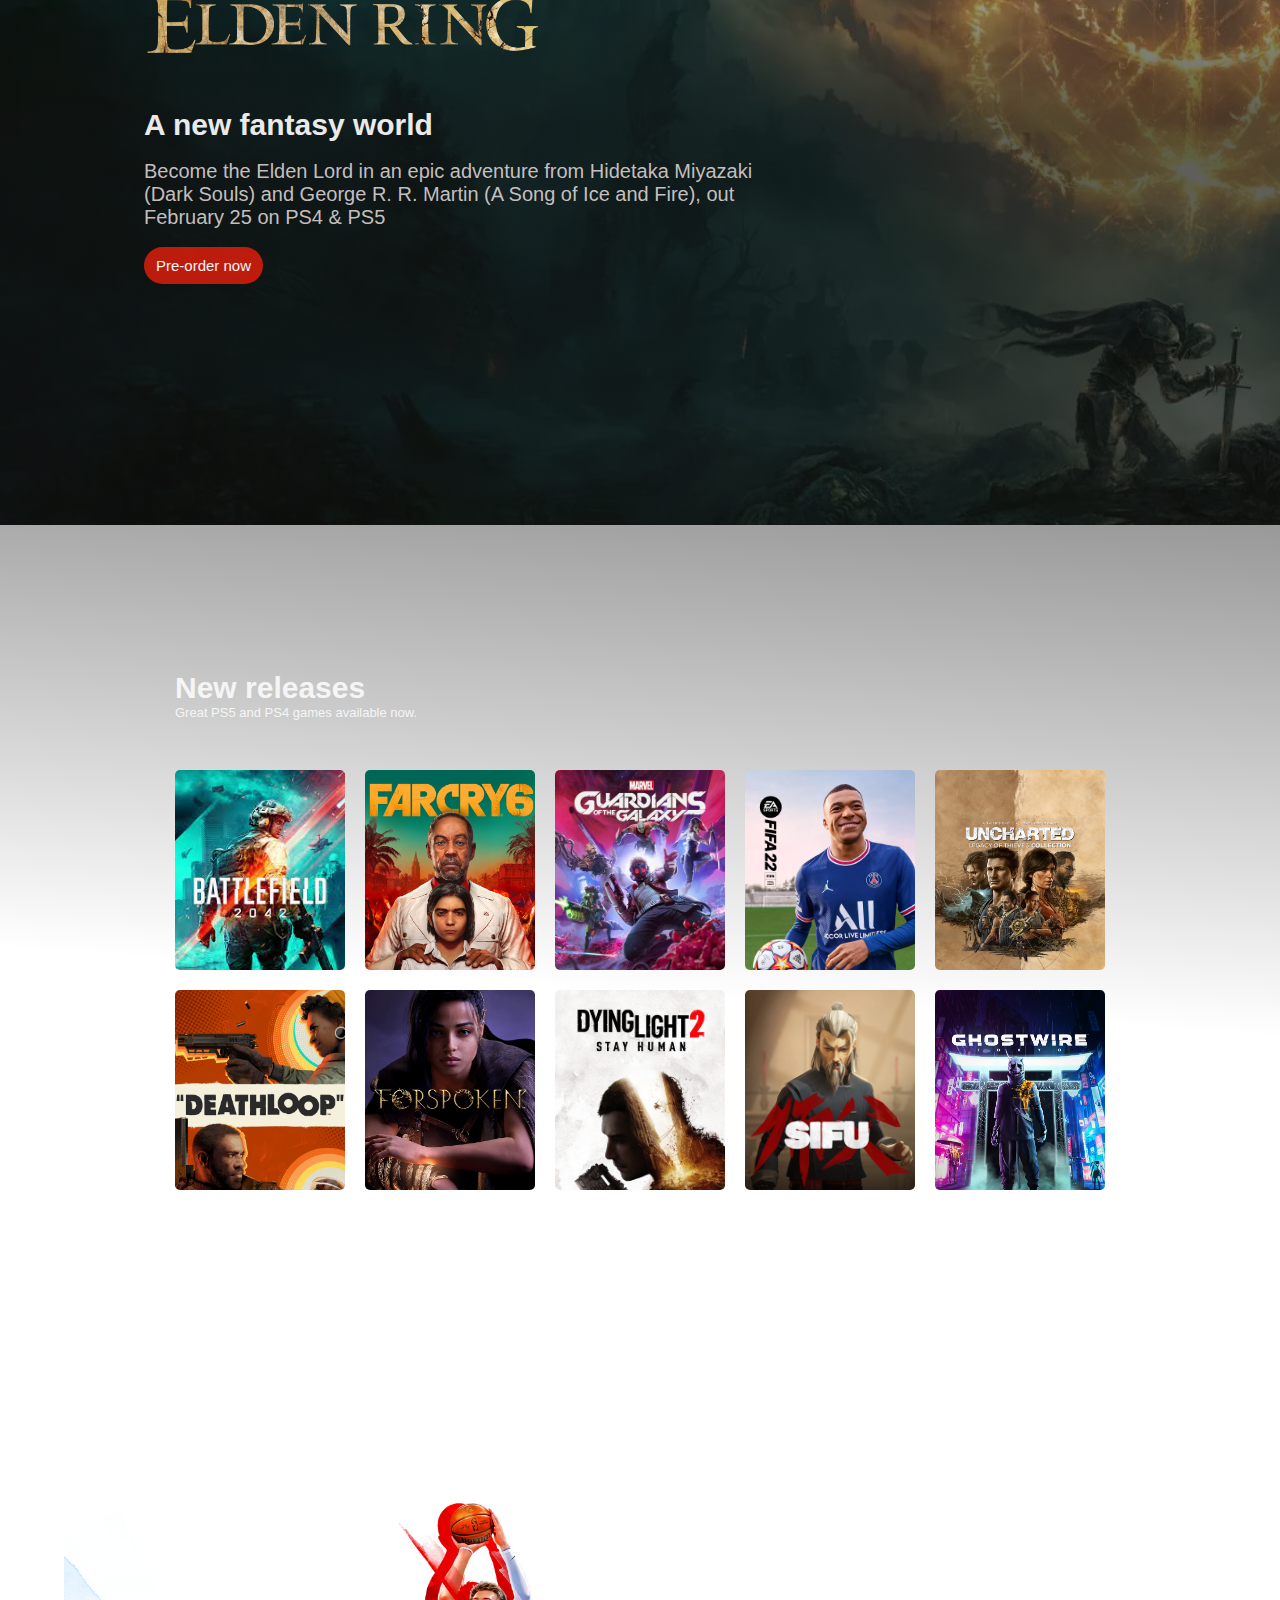
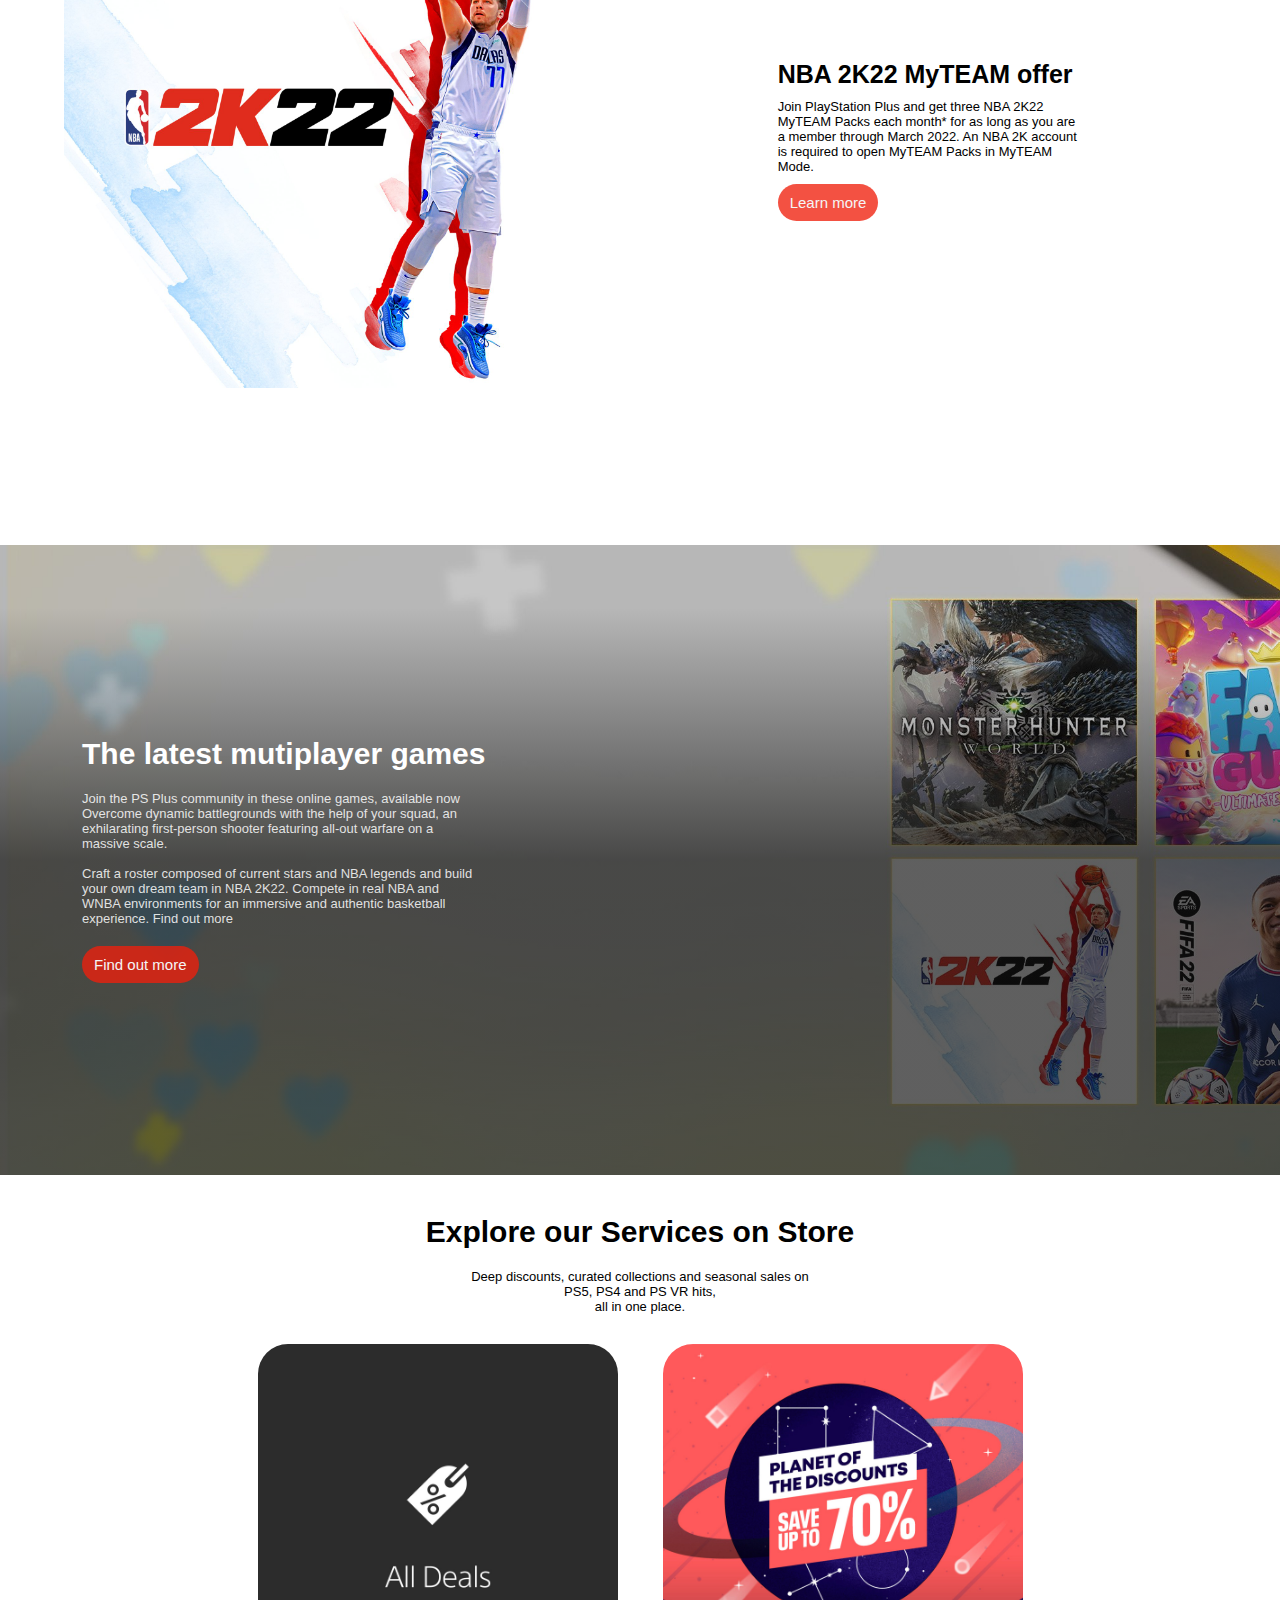
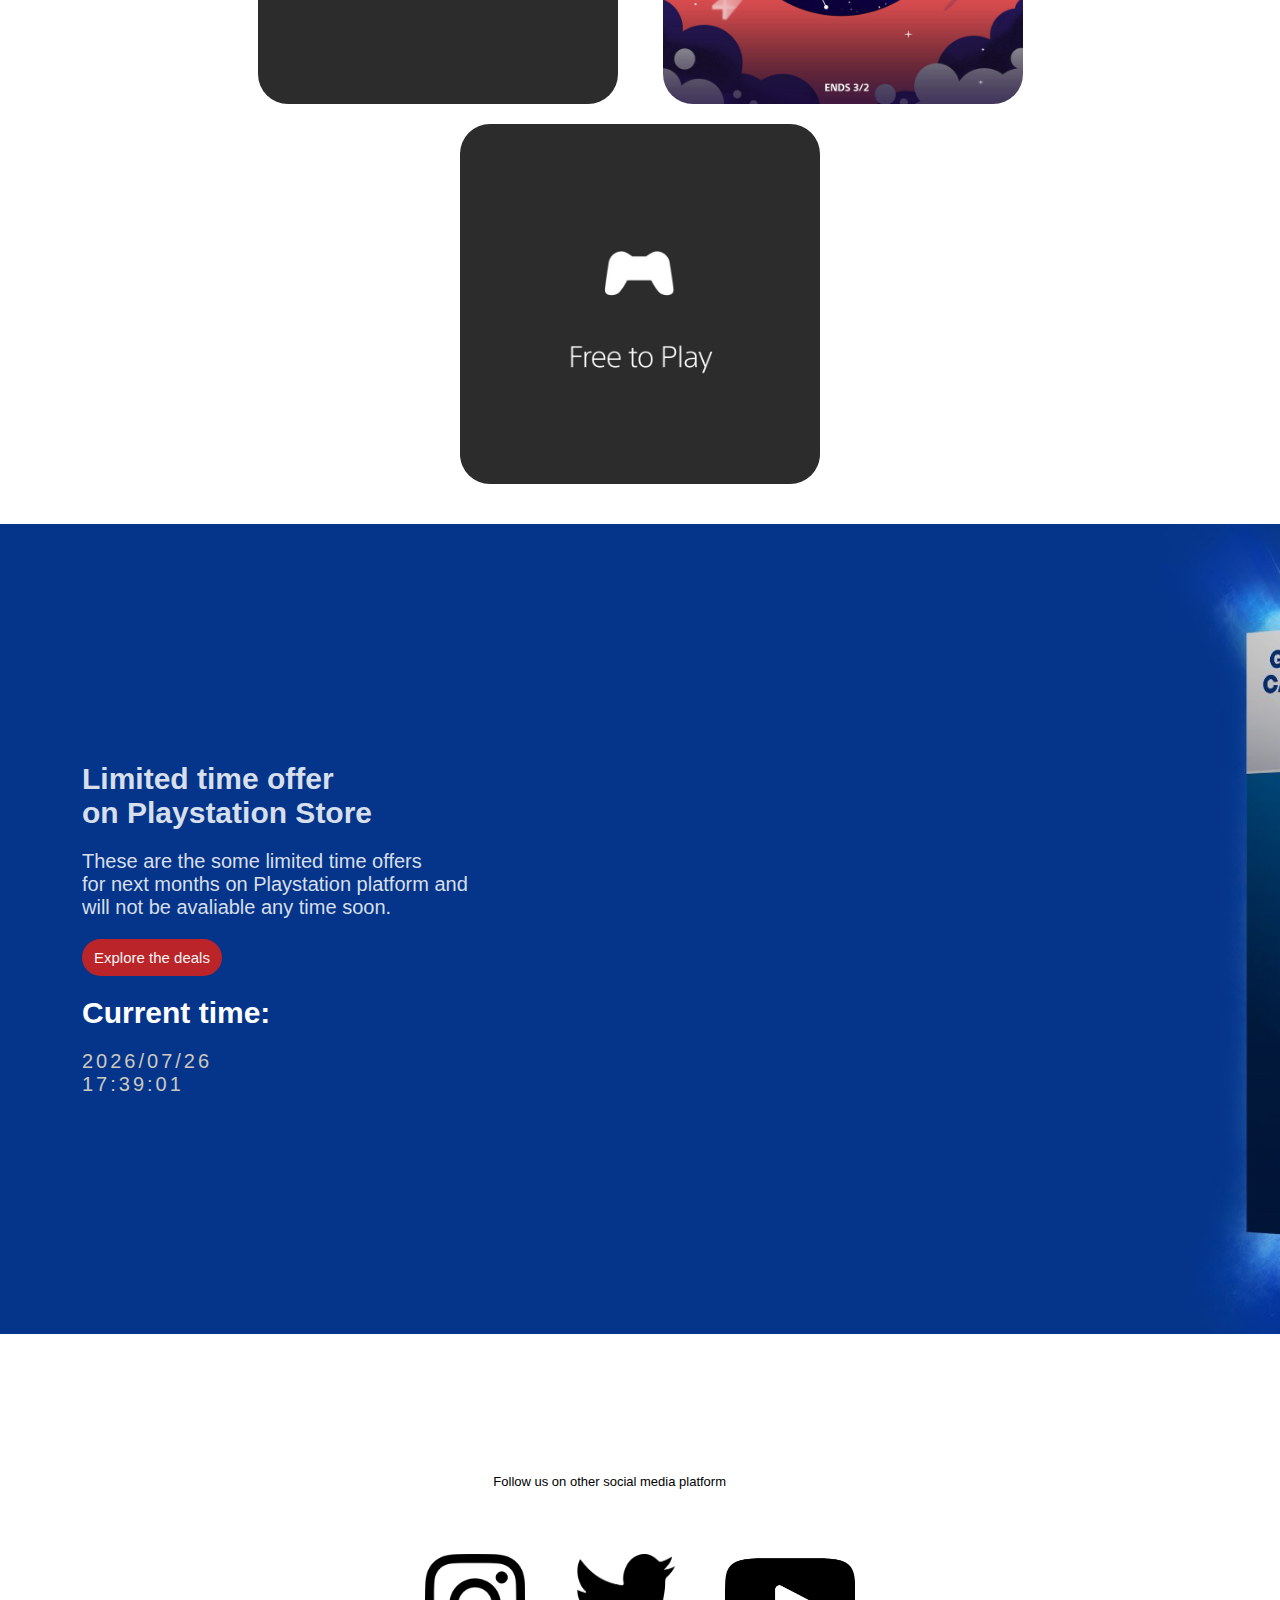
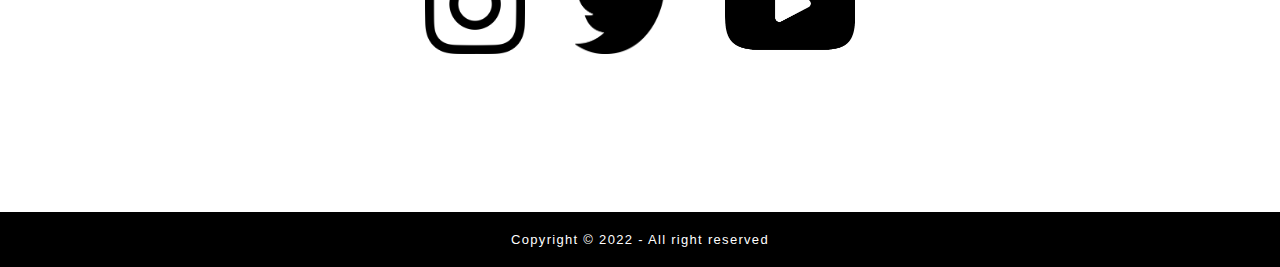
==== commit e732841b: "some img and set time interval" ====
--- a/index.html
+++ b/index.html
@@ -35,6 +35,22 @@
         </div>
       </div>
     </header>
+
+      <section class="background-9">
+      <div class="innerContainer-1" hidden>
+        <div class="first-1">
+          <img class="first-img"src="./assets/logo-8.png" alt="">
+          <div>Play Station</div>
+        </div>
+        <div class="cross"><h1>+</h1></div>
+        <div class="text-1">
+            <h5>Get more from playstation.com</h5>
+            <h6>See offers tailored for you, check your PS Stars status, manage your account settings & more</h6>
+            <button class="btn-1"><img class="btn-img" src="./assets/sign-logo.jpg" alt=""><a target="_blank" href="./form/signUp.html">Sign in</a></button>
+        </div>
+      </div>
+    </section>
+
     <section class="background background-1">
       <div class="inner-container">
         <div class="innerContainer-in">
--- a/css/style.css
+++ b/css/style.css
@@ -117,6 +117,91 @@
 }
 .sign-button:hover {
   background-color: rgba(0, 0, 0, 0.608);
+}
+.background-9 {
+  position: fixed;
+  z-index: 1000;
+}
+.innerContainer-1 {
+  background: linear-gradient(
+    180deg,
+    rgba(242, 242, 242, 1) 51%,
+    rgba(159, 158, 158, 1) 96%
+  );
+    height: 230px;
+    width: 280px;
+  text-align: center;
+  position: fixed;
+  left: 10px;
+  bottom: 10px;
+  z-index: 9999999999;
+  box-shadow: rgba(0, 0, 0, 0.35) 0px 5px 15px;
+}
+.first-1 {
+  background-image: url(../assets/set-back.jpg);
+  display: flex;
+  justify-content: center;
+  align-items: center;
+  background-position: bottom;
+  height: 72px;
+  width: 280px;
+  color: white;
+}
+.cross {
+ cursor: pointer;
+  transform: rotate(45deg);
+  color: #868686;
+  position: absolute;
+  top: 0;
+  left: 266px;
+}
+
+.first-img {
+  background-color: white;
+  height: 19px;
+  width: 20px;
+  border-radius: 50px;
+  margin: 0px 10px;
+}
+.btn-img {
+  text-decoration: none;
+  height: 13px;
+  width: 14px;
+  border-radius: 6px;
+  margin: 0px 4px;
+}
+.text-1 {
+  padding: 12px 30px;
+}
+.text-1 h5 {
+  font-size: 0.83em;
+  color: #000;
+  font-weight: 400;
+  margin-bottom: 5px;
+  margin-top: 10px;
+}
+.text-1 h6 {
+  font-size: 0.67em;
+  font-weight: normal;
+  color: #898989;
+  margin-top: 5px;
+  margin-bottom: 20px;
+}
+.btn-1 a{
+  text-decoration: none;
+  color: whitesmoke;
+}
+.btn-1 {
+  background-color: rgb(0, 120, 240);
+  padding: 8px 45px;
+  border-style: none;
+  border-radius: 25px;
+  transition: transform 0.25s;
+}
+.btn-1:hover {
+  background-color: rgb(6, 87, 168);
+  transform: translateY(-0.25rem);
+  box-shadow: 0 1rem 1rem 0 #1081dd88;
 }
 .text-big-2 {
   font-size: 30px;
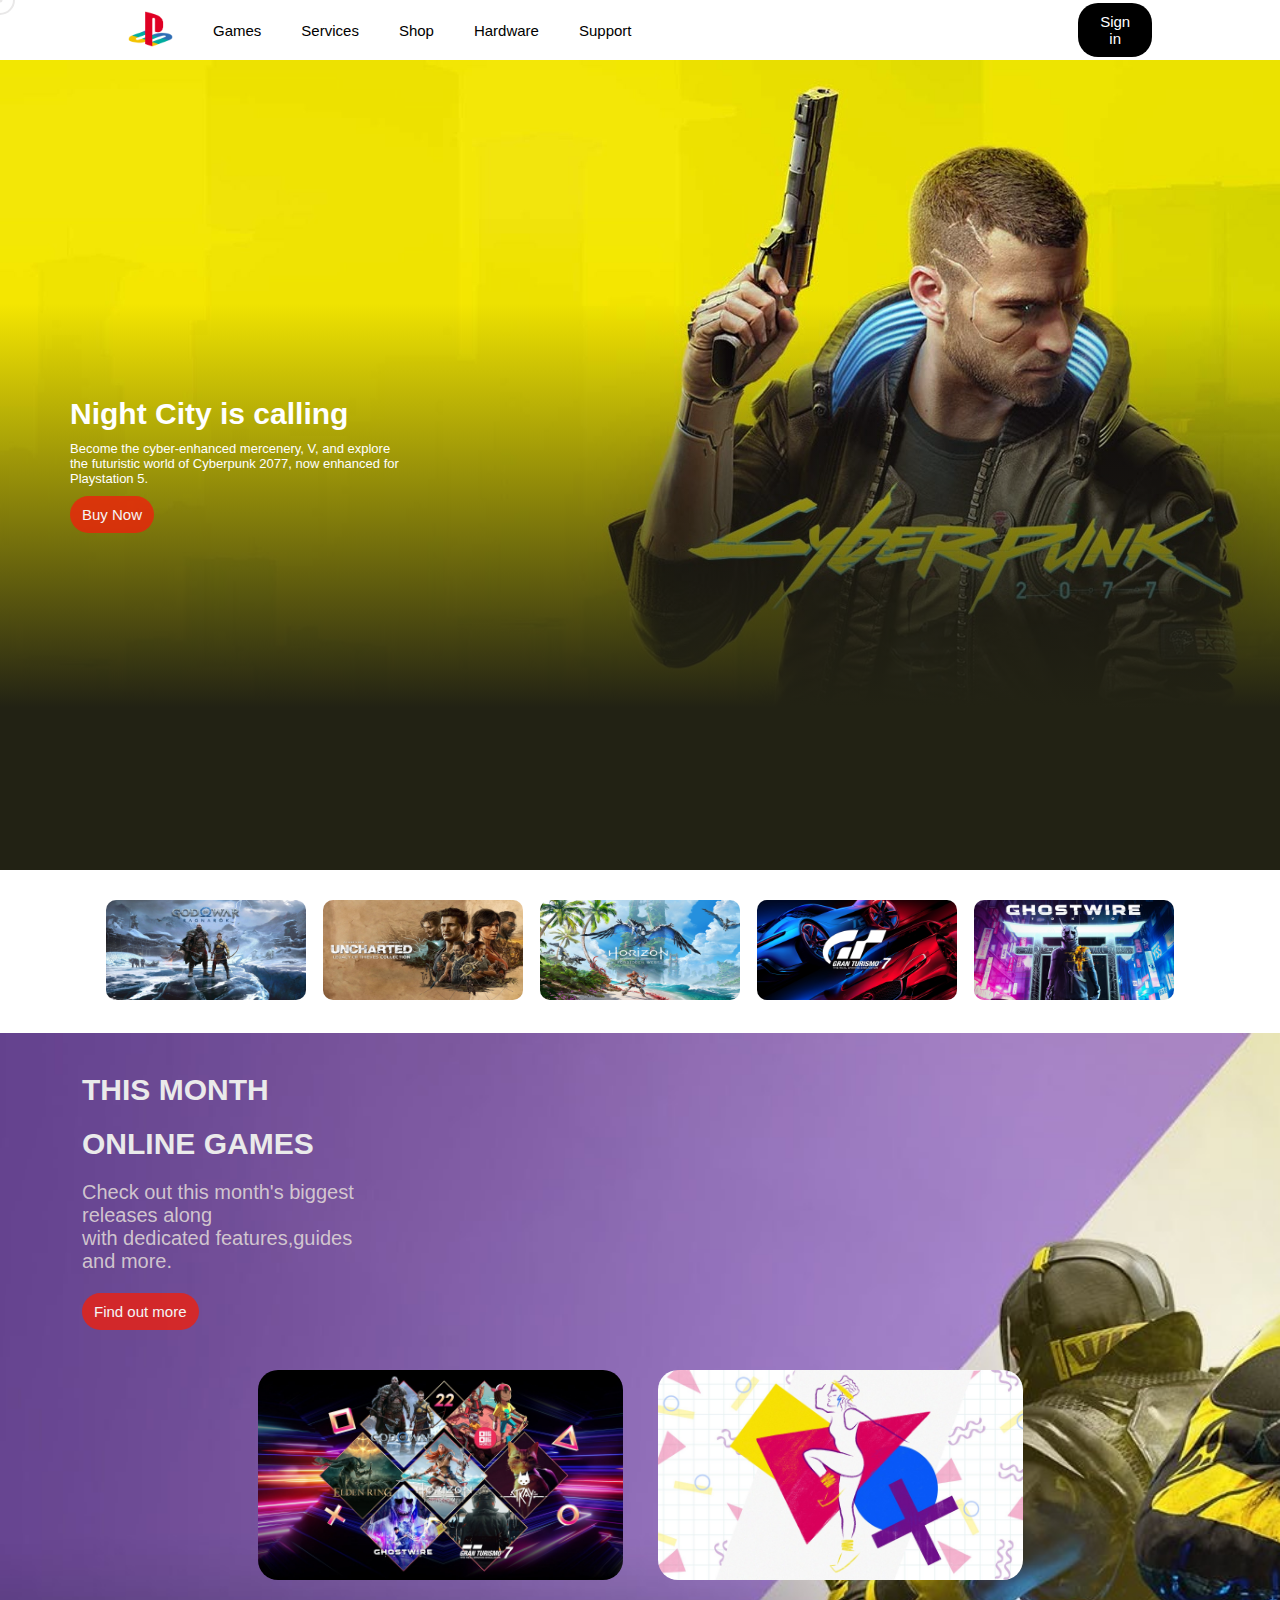
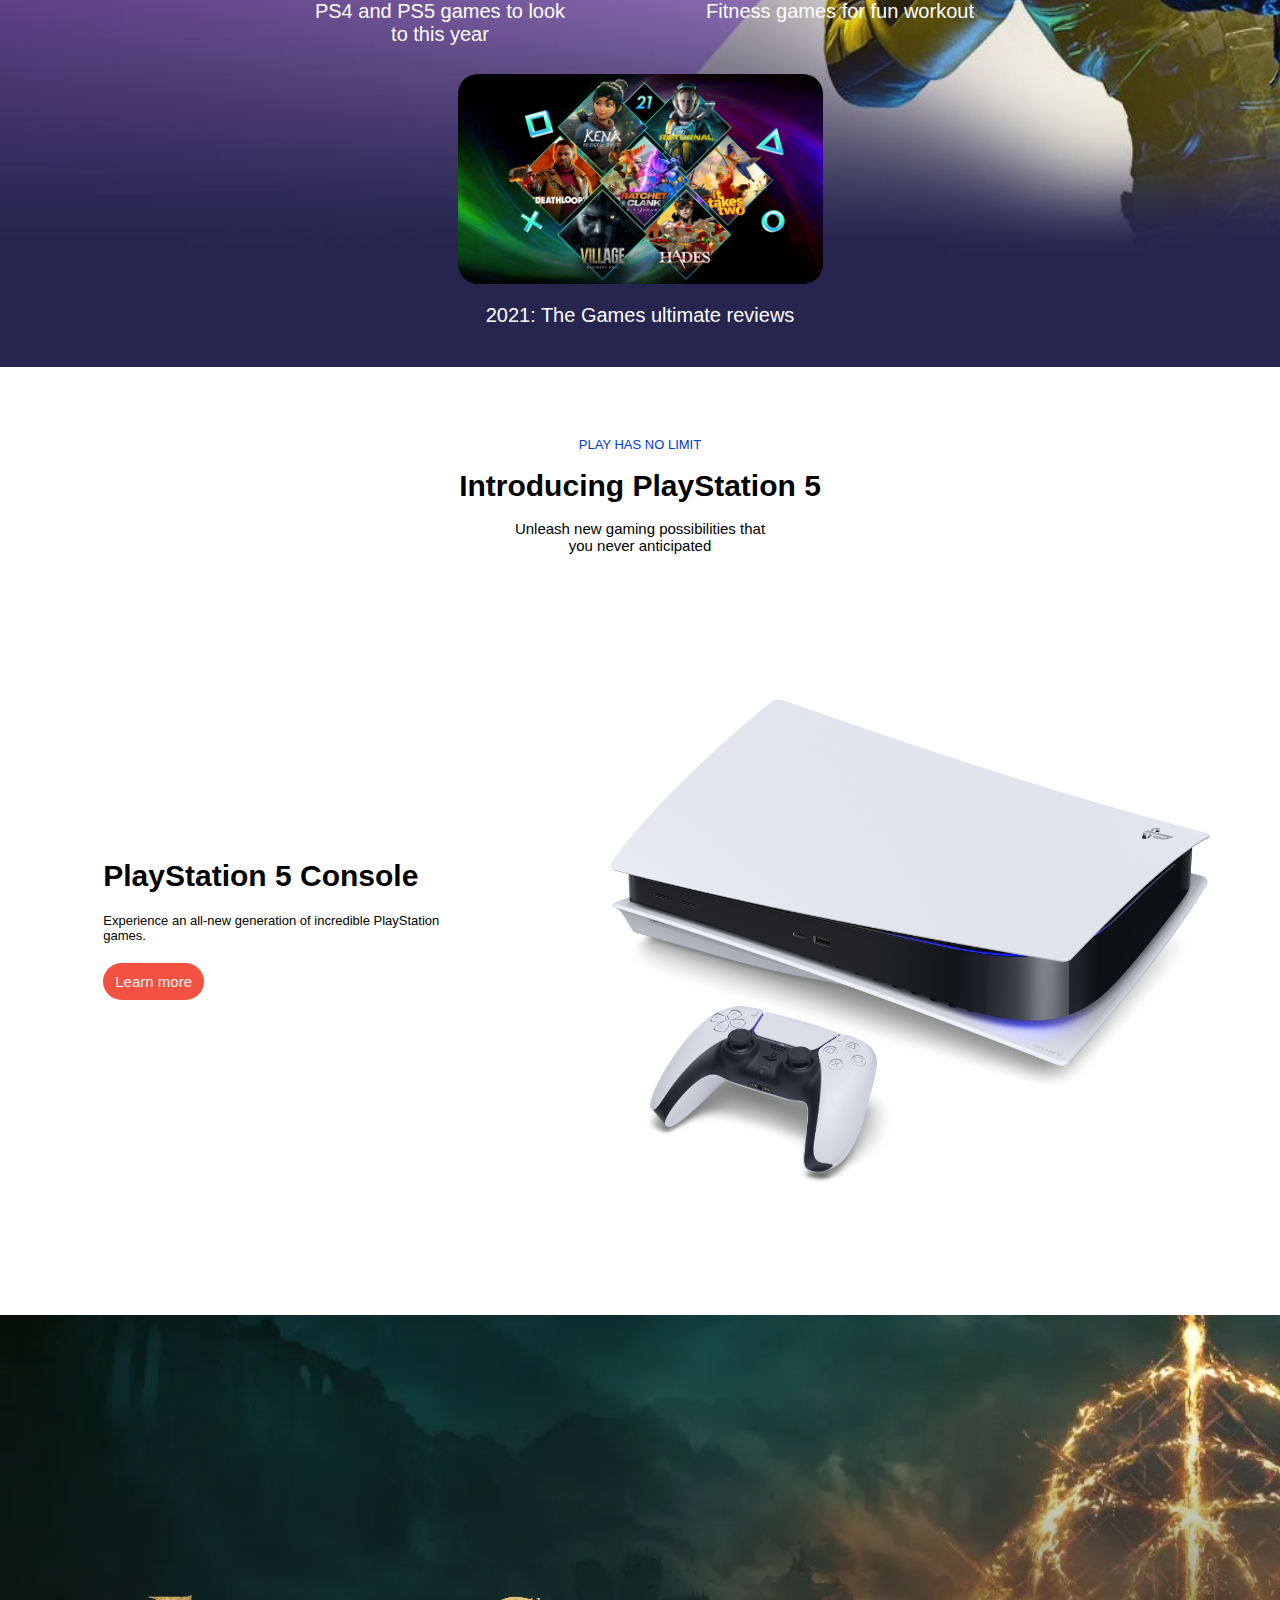
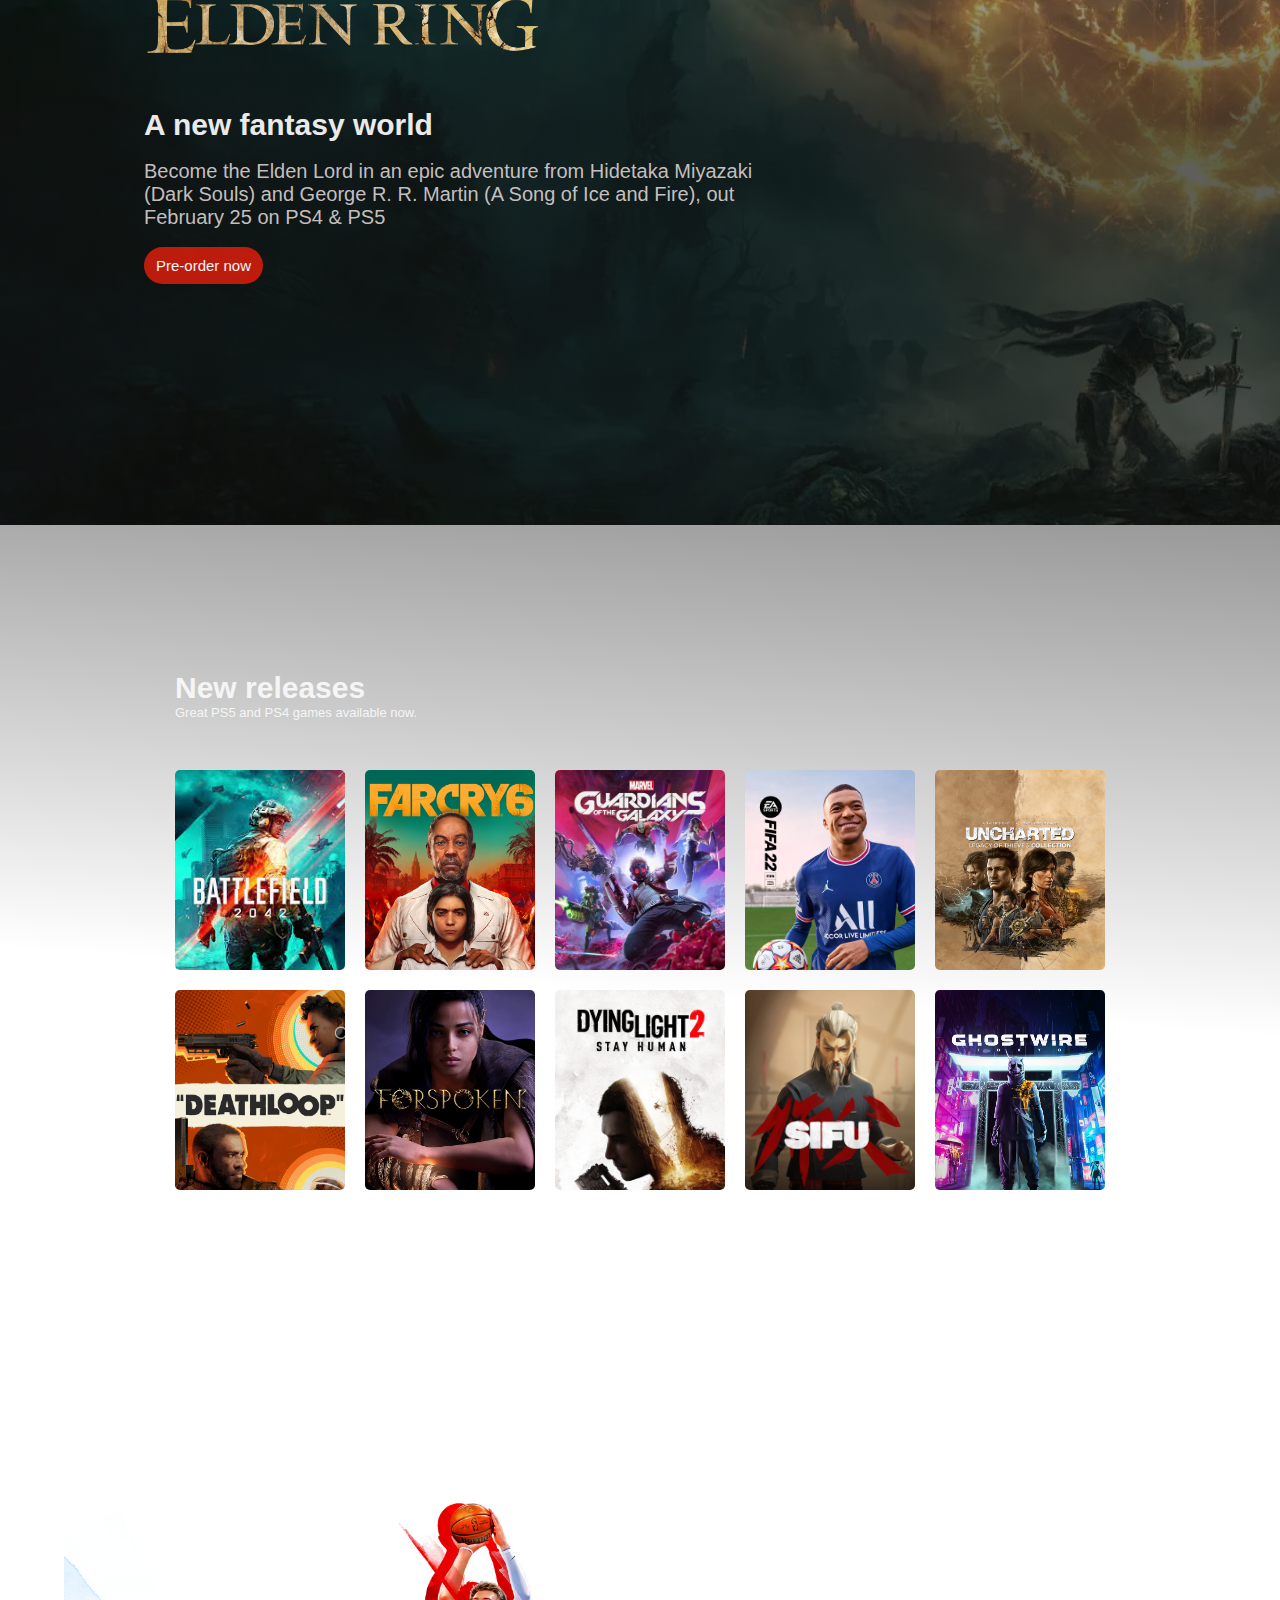
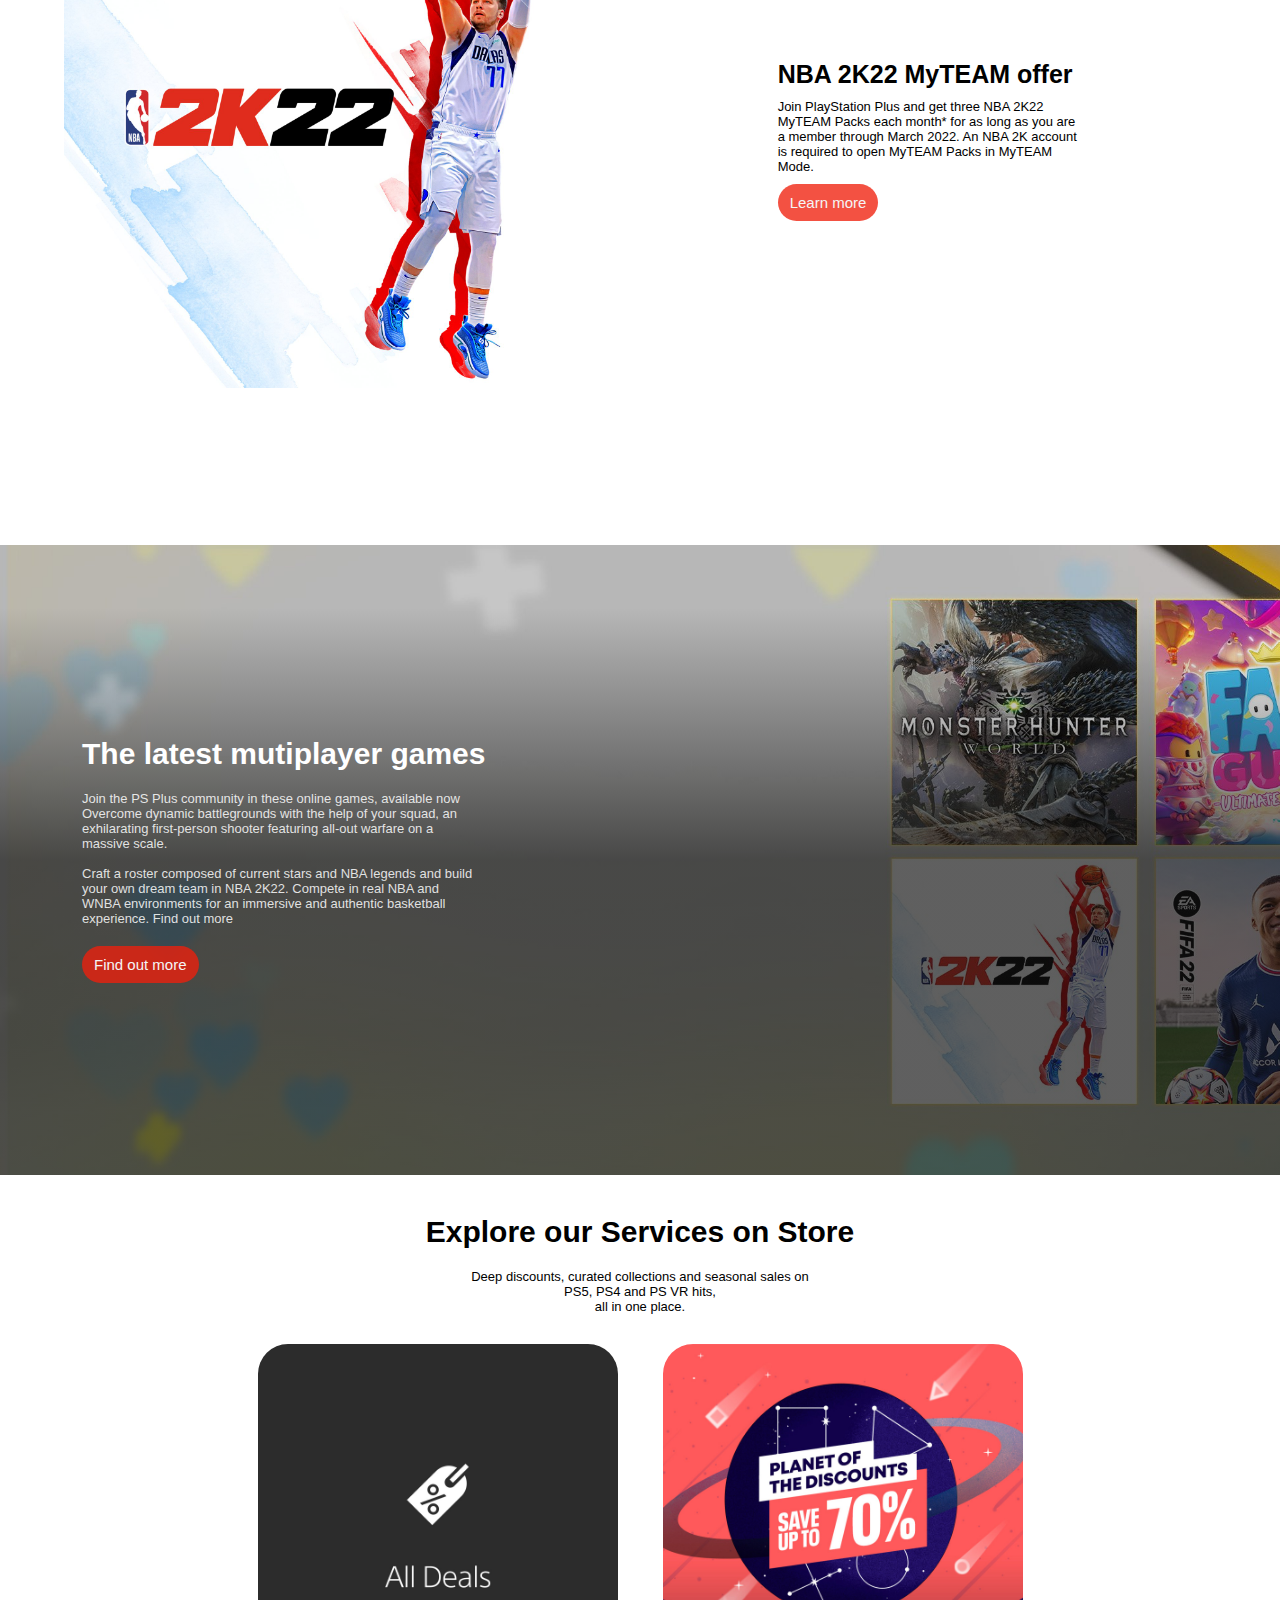
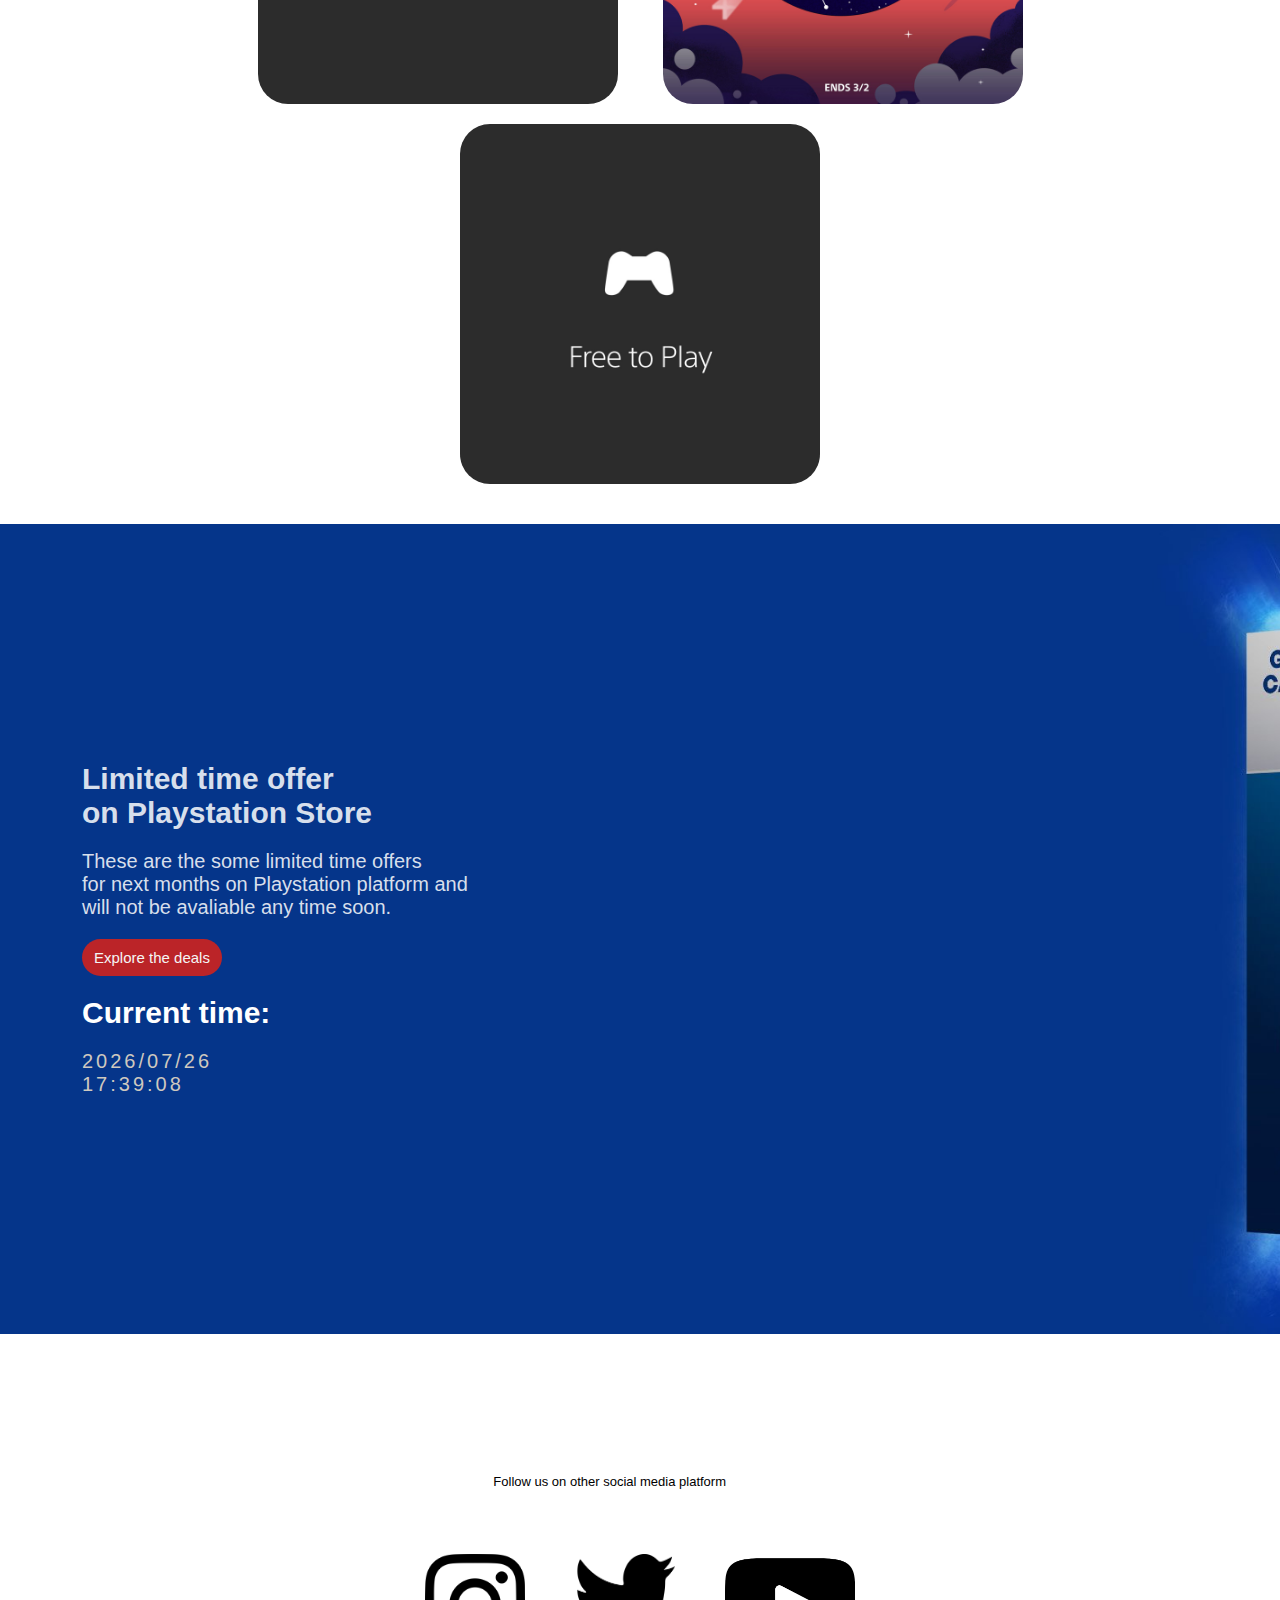
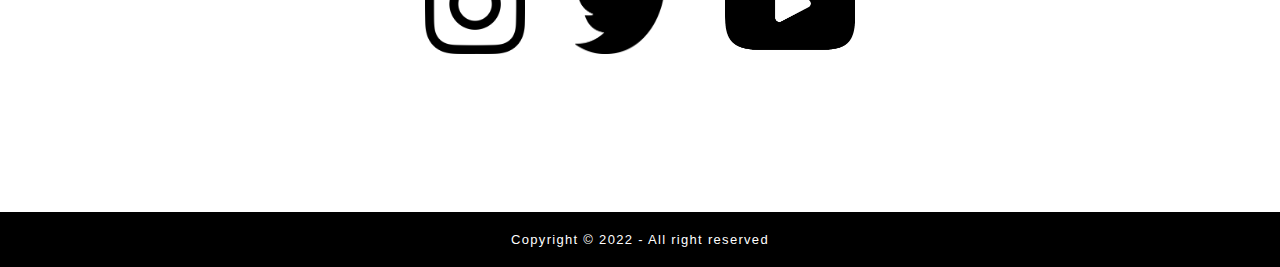
==== commit 63571051: "Create an custom curser" ====
--- a/index.html
+++ b/index.html
@@ -5,7 +5,11 @@
     <meta name="viewport" content="width=device-width, initial-scale=1.0" />
     <title>Play Station 5</title>
     <link rel="stylesheet" href="./css/style.css" />
-    <link rel="icon" type="image/x-icon" href="/Play-Station-5/assets/logo2.png">
+    <link
+      rel="icon"
+      type="image/x-icon"
+      href="/Play-Station-5/assets/logo2.png"
+    />
   </head>
 
   <body>
@@ -35,18 +39,28 @@
         </div>
       </div>
     </header>
-
-      <section class="background-9">
+    <div class="curserDot" dataCurserDot></div>
+    <div class="curserOutline" dataCurserOutline></div>
+    <section class="background-9">
       <div class="innerContainer-1" hidden>
         <div class="first-1">
-          <img class="first-img"src="./assets/logo-8.png" alt="">
+          <img class="first-img" src="./assets/logo-8.png" alt="" />
           <div>Play Station</div>
         </div>
         <div class="cross"><h1>+</h1></div>
         <div class="text-1">
-            <h5>Get more from playstation.com</h5>
-            <h6>See offers tailored for you, check your PS Stars status, manage your account settings & more</h6>
-            <button class="btn-1"><img class="btn-img" src="./assets/sign-logo.jpg" alt=""><a target="_blank" href="./form/signUp.html">Sign in</a></button>
+          <h5>Get more from playstation.com</h5>
+          <h6>
+            See offers tailored for you, check your PS Stars status, manage your
+            account settings & more
+          </h6>
+          <button class="btn-1">
+            <img class="btn-img" src="./assets/sign-logo.jpg" alt="" /><a
+              target="_blank"
+              href="./form/signUp.html"
+              >Sign in</a
+            >
+          </button>
         </div>
       </div>
     </section>
@@ -254,8 +268,8 @@
           <div>
             <button class="explore">Explore the deals</button>
           </div>
-     <h2>Current time:</h2>
-        <div class="text-small-6" id="time"></div>
+          <h2>Current time:</h2>
+          <div class="text-small-6" id="time"></div>
         </div>
         <div class="empty"></div>
       </div>
--- a/css/style.css
+++ b/css/style.css
@@ -11,10 +11,35 @@
   font-size: 15px;
   font-weight: 300;
   column-gap: 20px;
-}
+  cursor: none;
+}
+
+.curserDot{
+    background-color: #e9e8e8;
+    height: 5px;
+    width: 5px;
+}
+.curserOutline{
+    height: 30px;
+    width: 30px;
+    border: 2px solid  #e9e8e8;
+}
+
+.curserDot,
+.curserOutline{
+    position: fixed;
+    top: 0;
+    left: 0;
+    transform: translate(-50%, -50%);
+    border-radius: 50%;
+    z-index: 10000;
+    pointer-events: none;
+}
+
 html {
   scroll-behavior: smooth;
 }
+
 button {
   font-size: 15px;
   color: whitesmoke;
@@ -23,7 +48,7 @@
   border-radius: 50px;
   transition: all 0.3s ease 0s;
   padding: 10px 12px 10px 12px;
-  cursor: pointer;
+   cursor: none;
   text-decoration: none;
 }
 button:hover {
@@ -42,14 +67,14 @@
   font-size: 30px;
   color: whitesmoke;
   position: relative;
-  z-index: 1000;
+  z-index: 999;
 }
 .releaseCards p {
   font-size: 13px;
   color: whitesmoke;
   width: 70%;
   position: relative;
-  z-index: 1000;
+  z-index: 999;
 }
 p {
   font-size: 13px;
@@ -104,6 +129,7 @@
 }
 .navchild:hover {
   color: red;
+  cursor: none;
 }
 
 .sign-button {
@@ -148,7 +174,7 @@
   color: white;
 }
 .cross {
- cursor: pointer;
+  cursor: none;
   transform: rotate(45deg);
   color: #868686;
   position: absolute;
@@ -301,7 +327,7 @@
   flex-direction: row;
 }
 .line-1 {
-  cursor: pointer;
+  cursor: none;
   height: 100px;
   width: 200px;
   border: none;
@@ -346,7 +372,7 @@
   row-gap: 20px;
 }
 .card-same {
-  cursor: pointer;
+  cursor: none;
   height: 210px;
   width: 365px;
   border: none;
@@ -462,7 +488,7 @@
   flex-wrap: wrap;
 }
 .gamesCards {
-  cursor: pointer;
+   cursor: none;
   height: 200px;
   width: 170px;
   border: none;
@@ -577,7 +603,7 @@
   height: auto;
 }
 .services {
-  cursor: pointer;
+  cursor: none;
   height: 360px;
   width: 360px;
   border: none;
@@ -639,7 +665,7 @@
   width: 150px;
   height: 100px;
   transition: all 0.5s ease 0s;
-  cursor: pointer;
+  cursor: none;
   padding-right: 50px;
 }
 .social-same:hover {
@@ -725,7 +751,7 @@
   .burger {
     display: none;
     position: absolute;
-    cursor: pointer;
+  cursor: none;
     right: 4%;
   }
   .line {
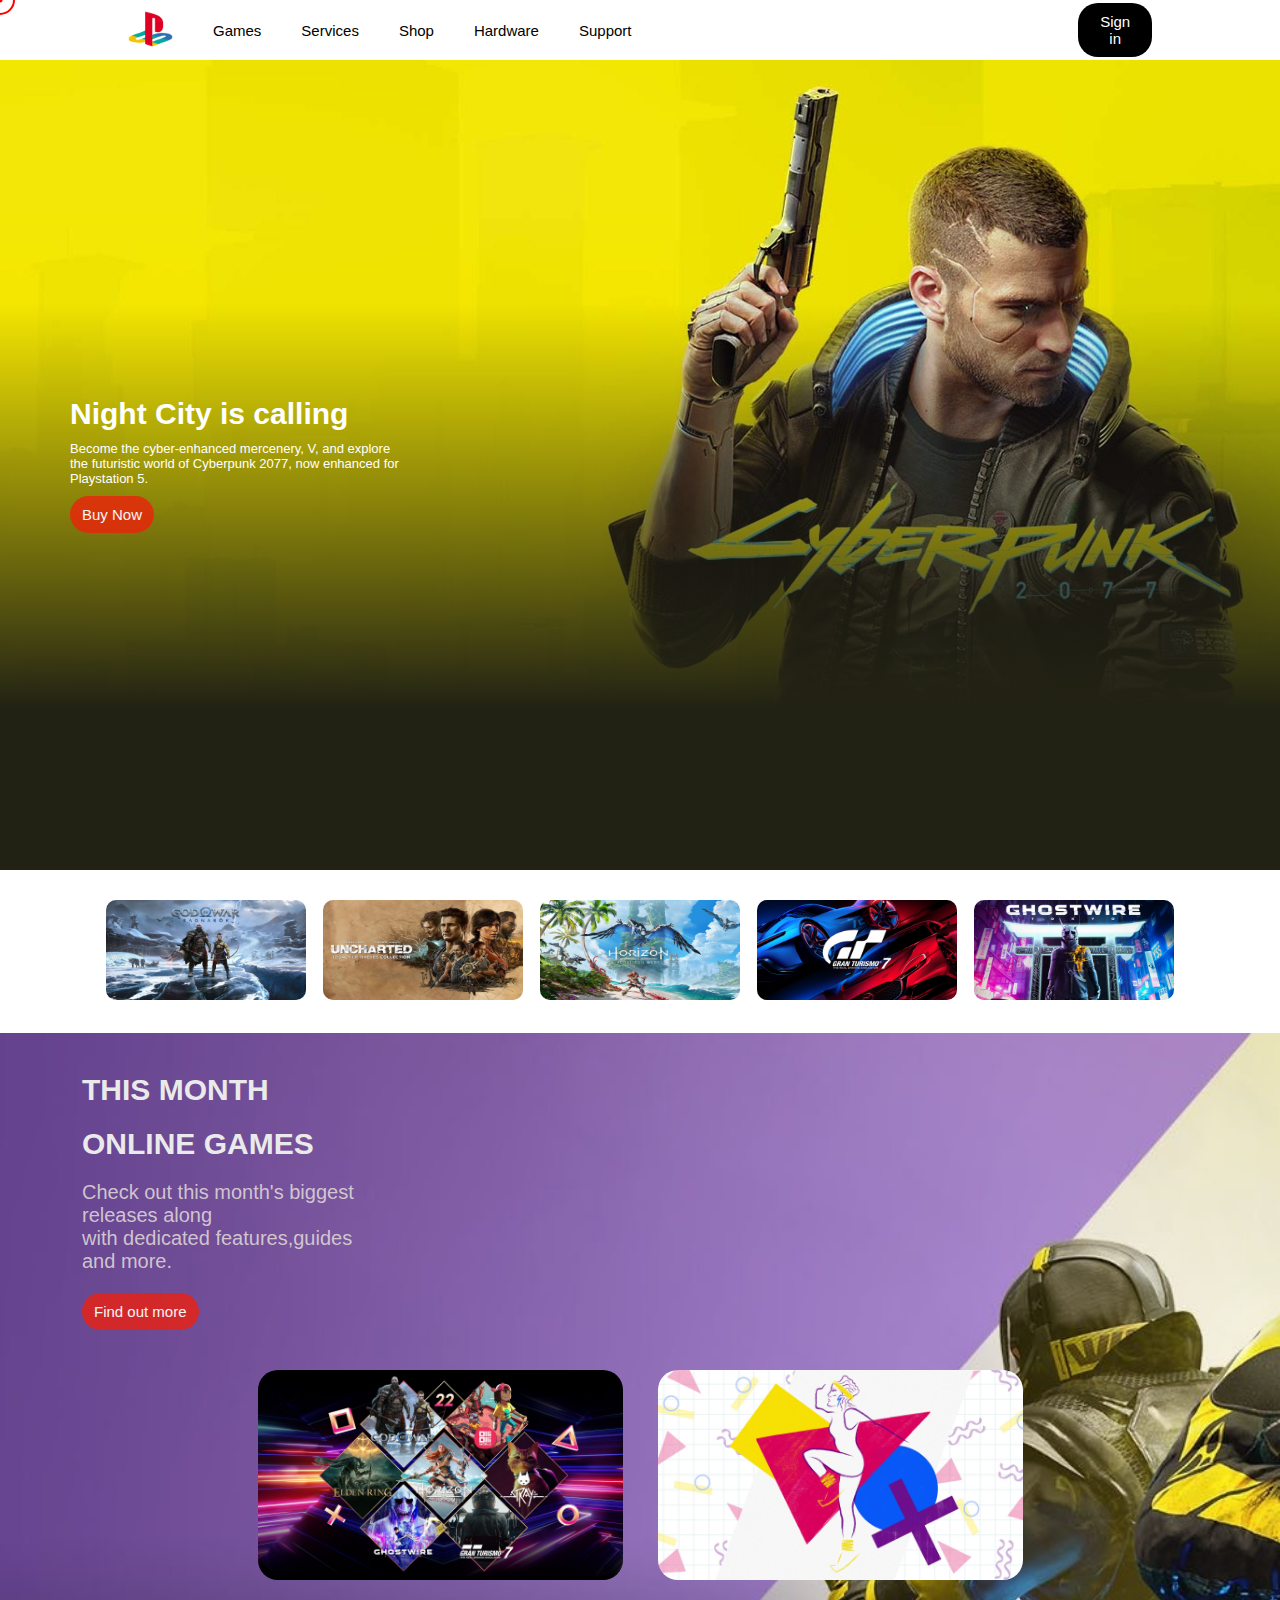
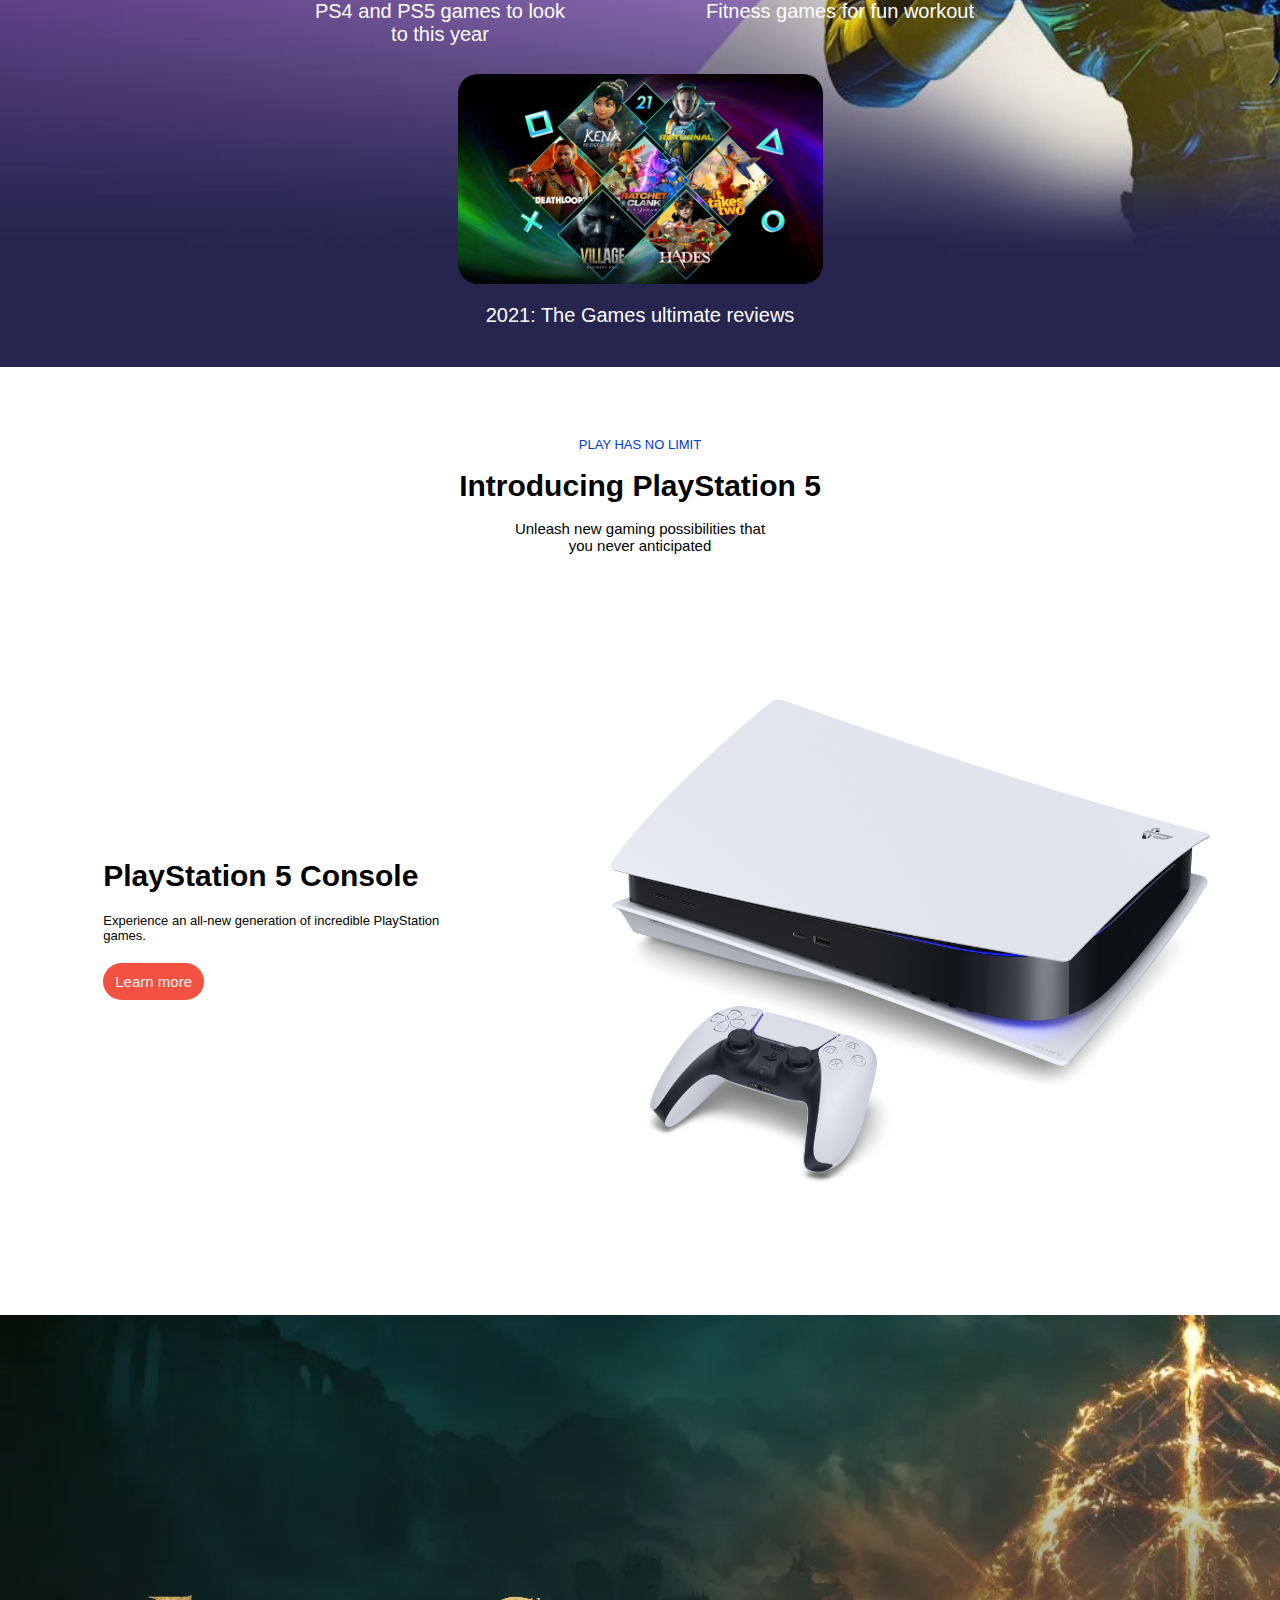
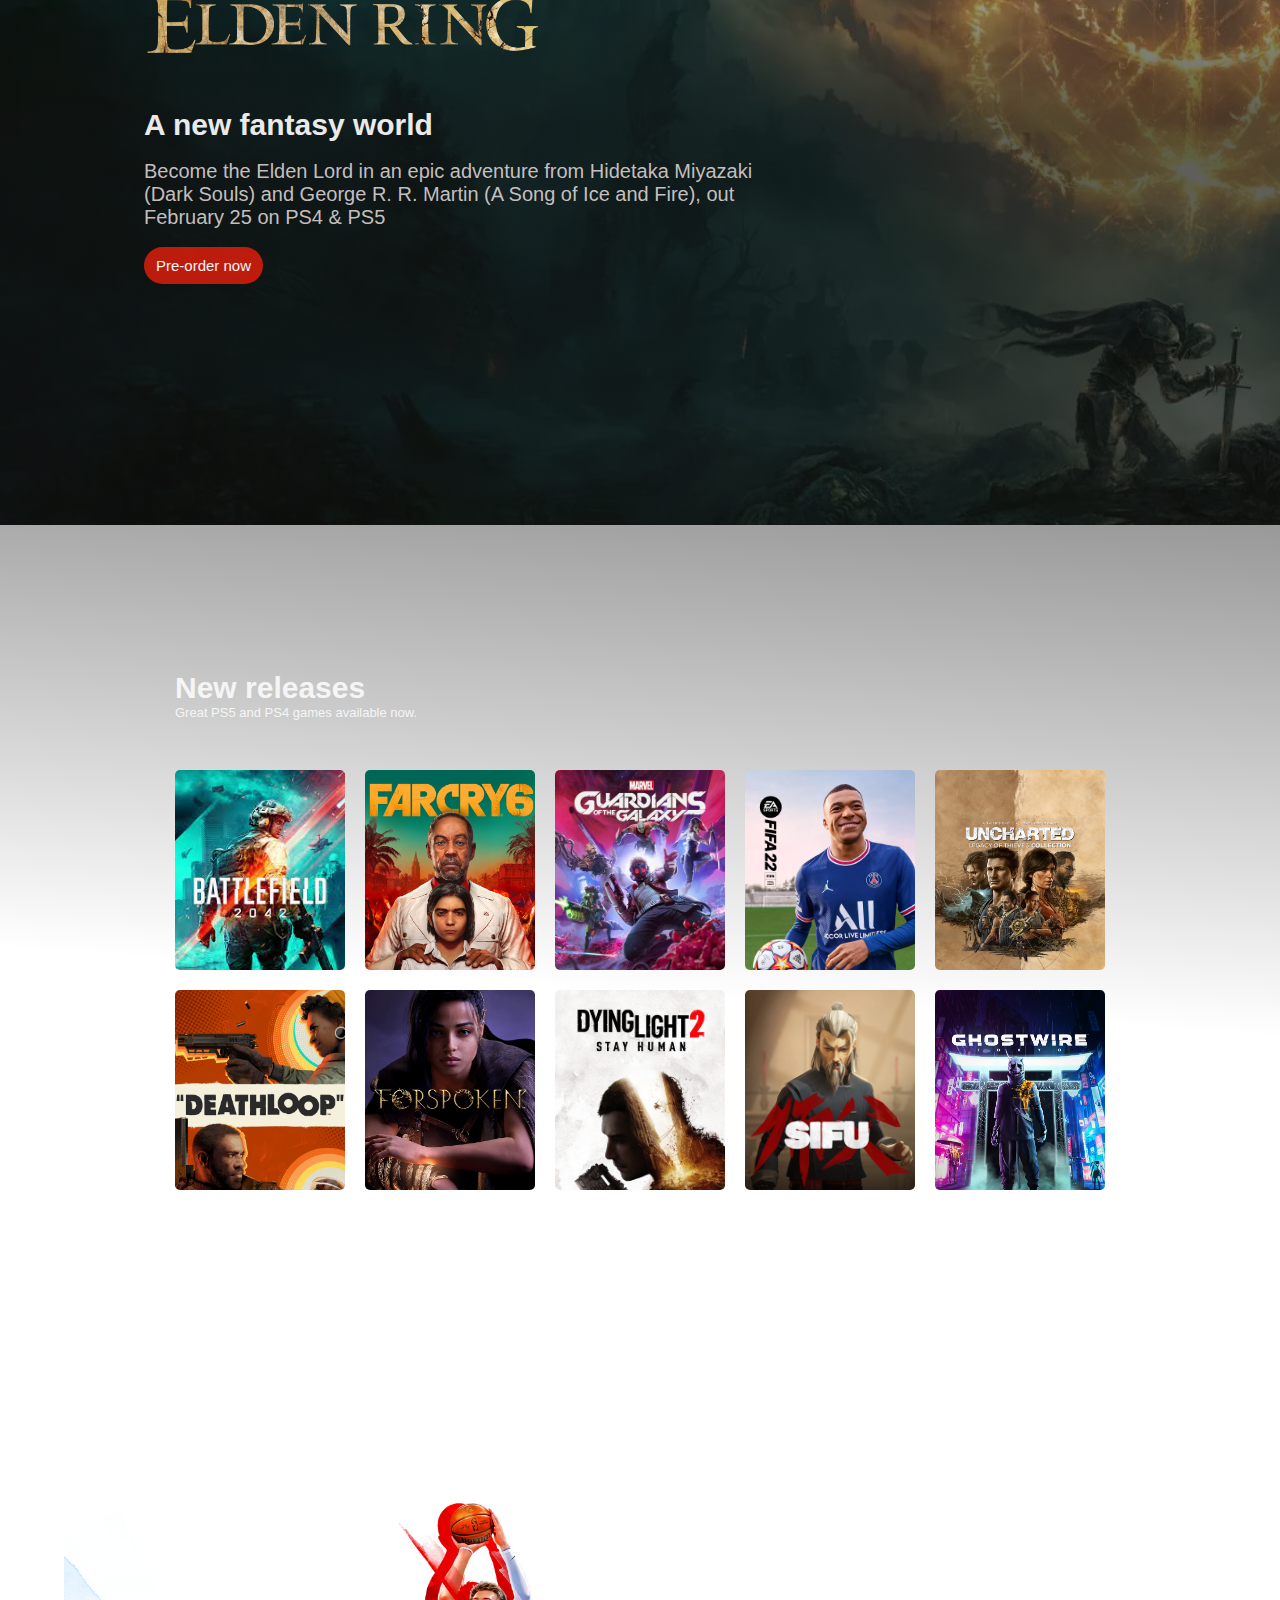
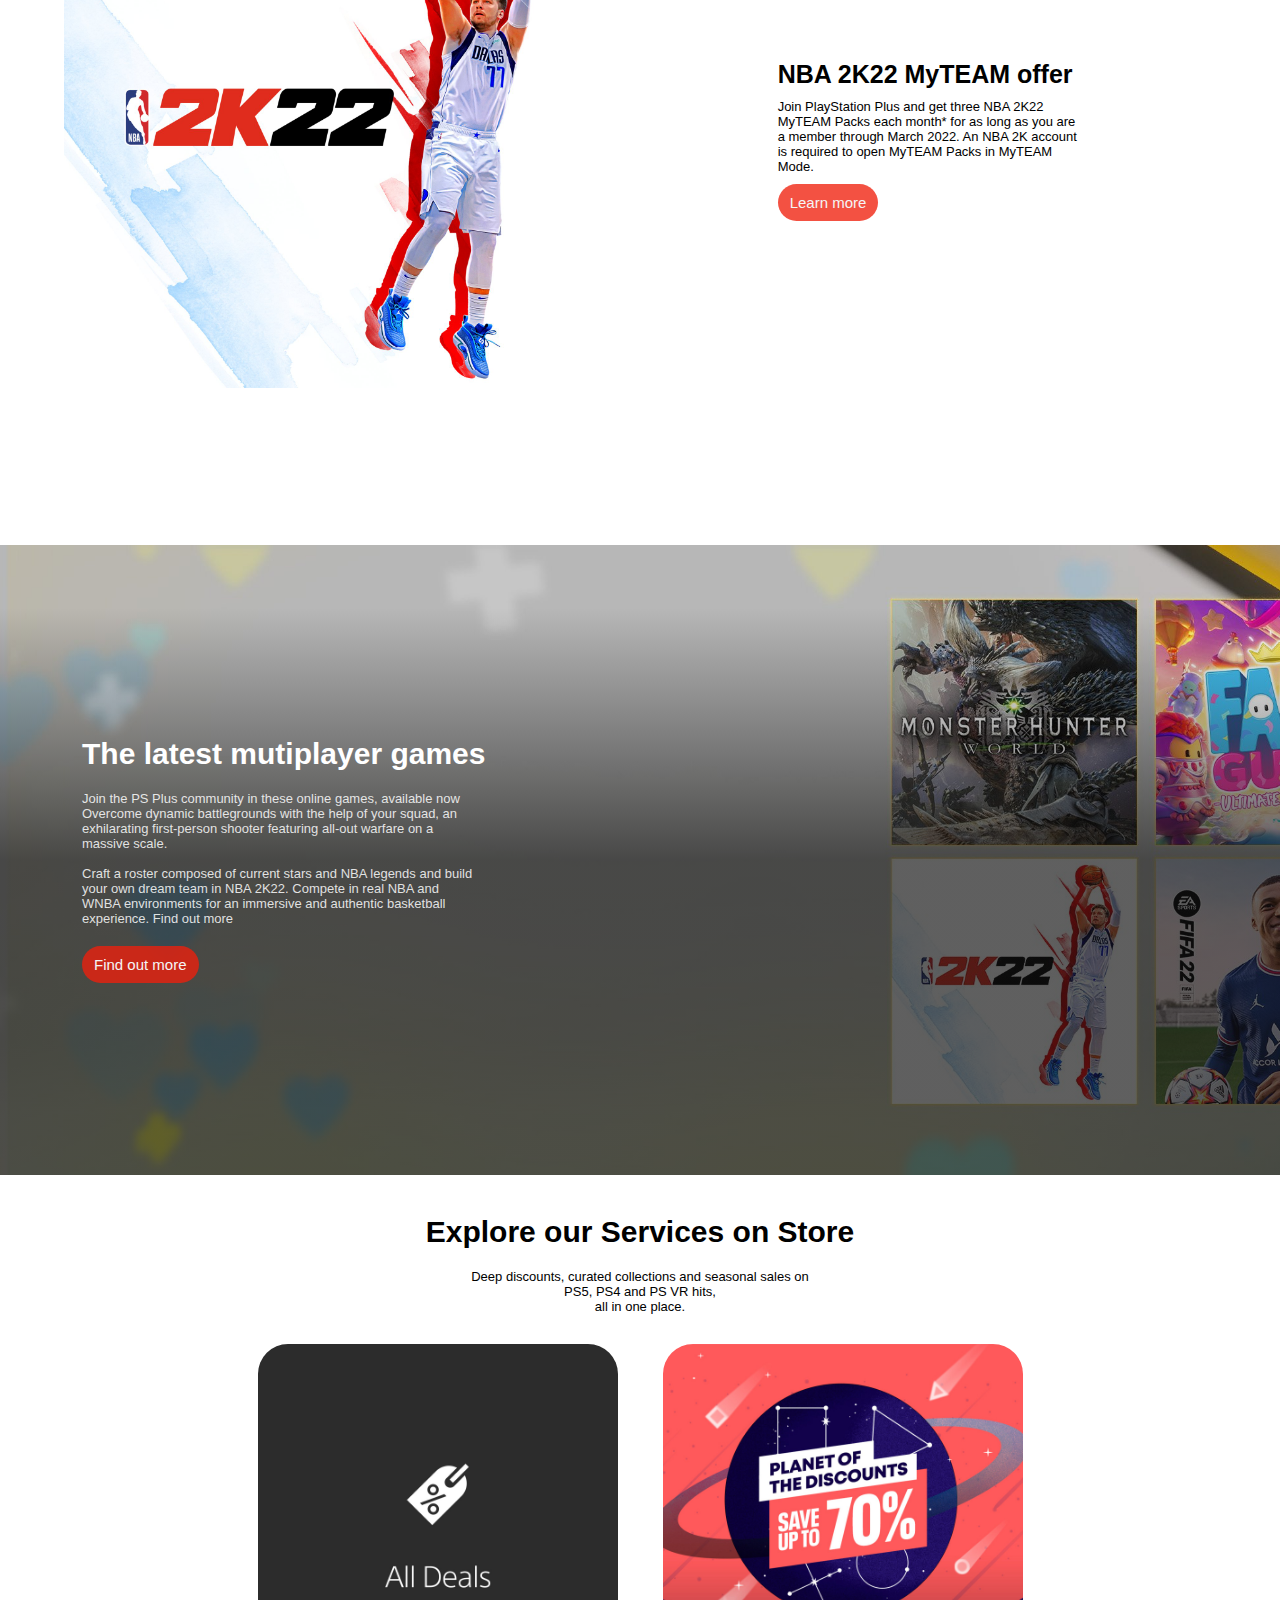
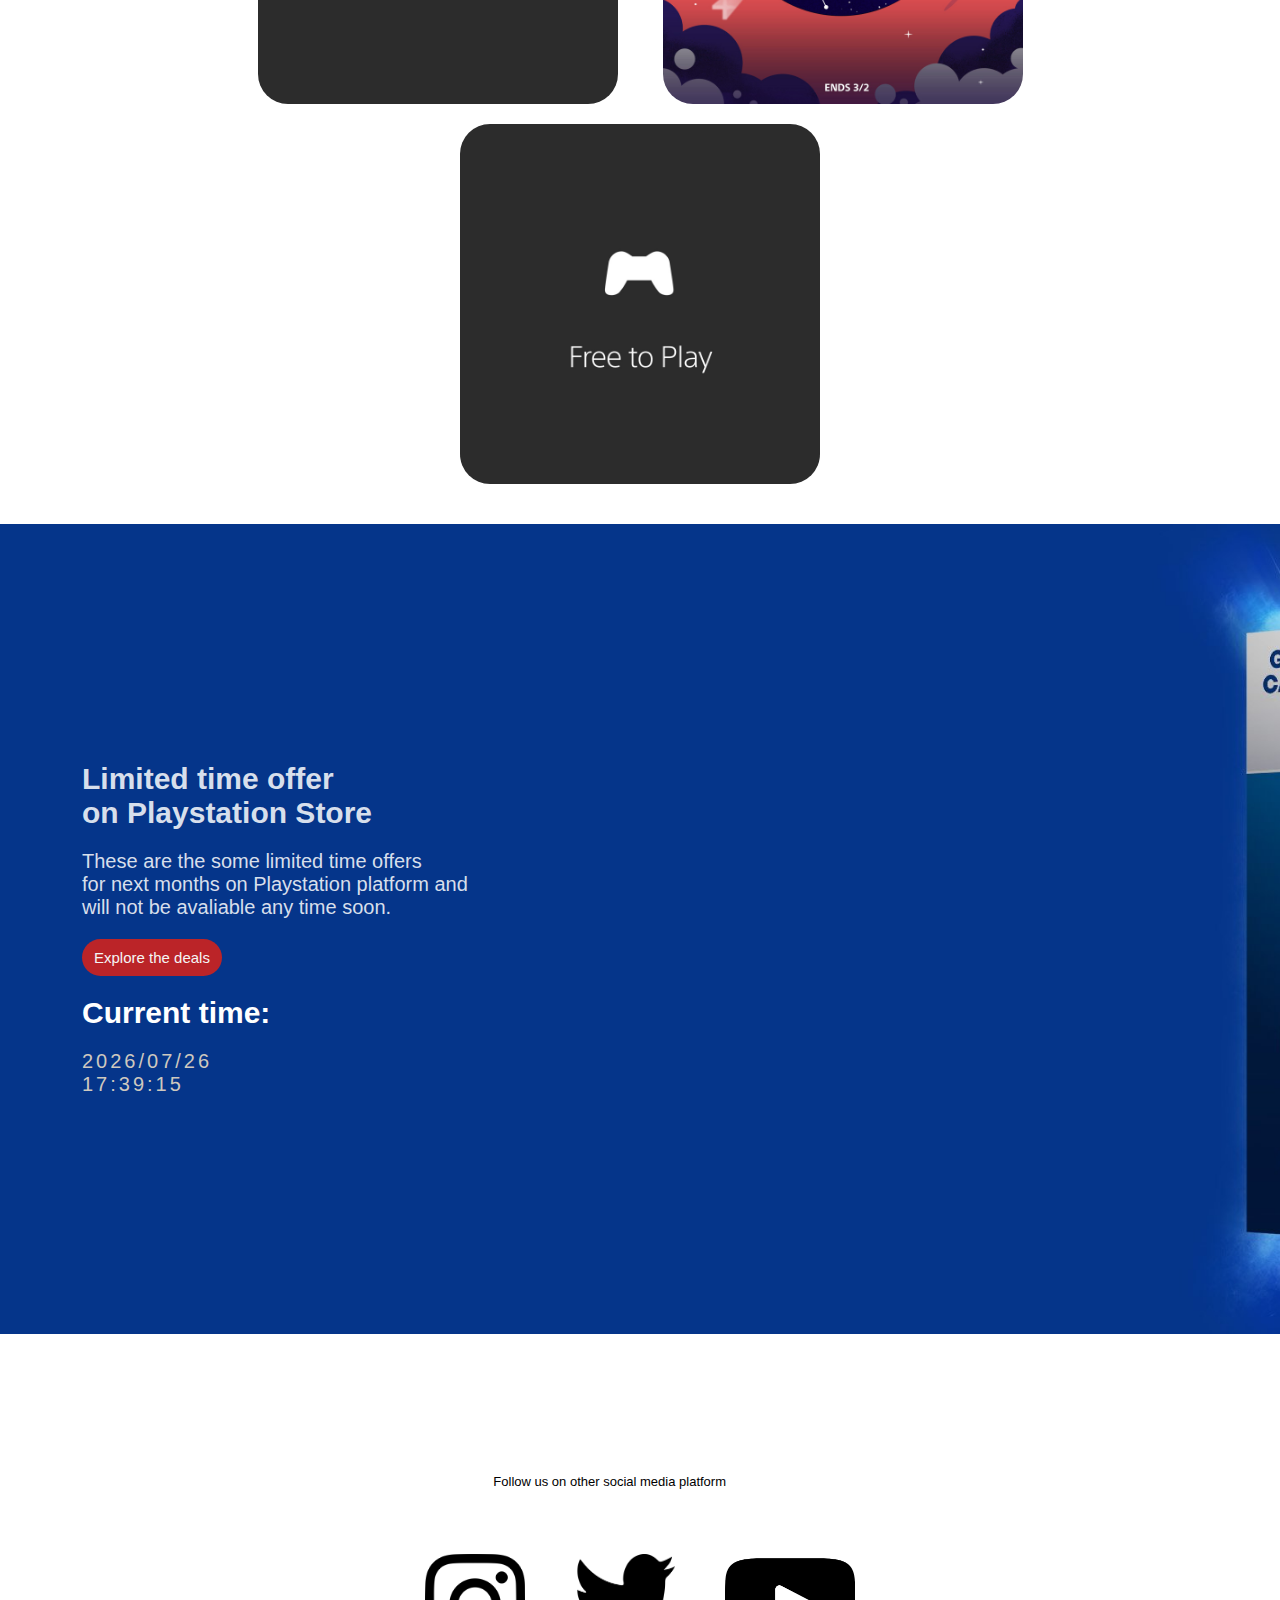
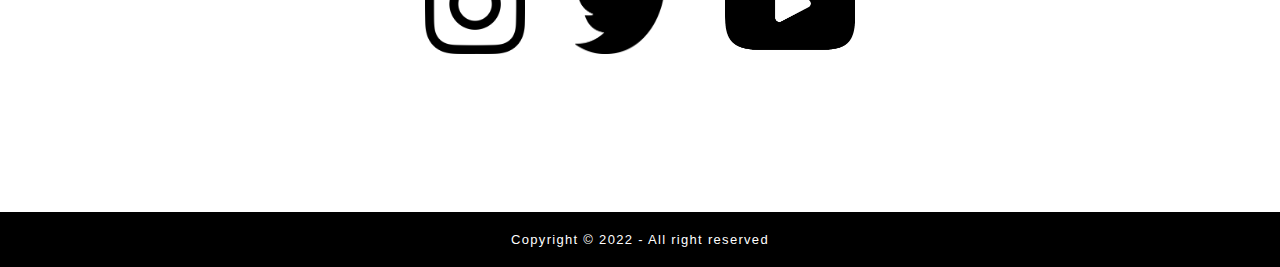
==== commit c610ca36: "set mouse at links" ====
--- a/index.html
+++ b/index.html
@@ -5,6 +5,7 @@
     <meta name="viewport" content="width=device-width, initial-scale=1.0" />
     <title>Play Station 5</title>
     <link rel="stylesheet" href="./css/style.css" />
+    <link rel="stylesheet" href="curser/style.css">
     <link
       rel="icon"
       type="image/x-icon"
@@ -39,8 +40,12 @@
         </div>
       </div>
     </header>
-    <div class="curserDot" dataCurserDot></div>
+
+      <section>
+        <div class="curserDot" dataCurserDot></div>
     <div class="curserOutline" dataCurserOutline></div>
+    </section>
+
     <section class="background-9">
       <div class="innerContainer-1" hidden>
         <div class="first-1">
@@ -308,5 +313,6 @@
     </footer>
 
     <script src="./navbar.js"></script>
+    <script src="curser/script.js"></script>
   </body>
 </html>
--- a/css/style.css
+++ b/css/style.css
@@ -14,27 +14,10 @@
   cursor: none;
 }
 
-.curserDot{
-    background-color: #e9e8e8;
-    height: 5px;
-    width: 5px;
-}
-.curserOutline{
-    height: 30px;
-    width: 30px;
-    border: 2px solid  #e9e8e8;
-}
-
-.curserDot,
-.curserOutline{
-    position: fixed;
-    top: 0;
-    left: 0;
-    transform: translate(-50%, -50%);
-    border-radius: 50%;
-    z-index: 10000;
-    pointer-events: none;
-}
+a{
+ cursor: none;
+}
+
 
 html {
   scroll-behavior: smooth;
--- a/curser/style.css
+++ b/curser/style.css
@@ -0,0 +1,32 @@
+body {
+  cursor: none;
+}
+
+.curserDot {
+  background-color: #ff0000;
+  height: 5px;
+  width: 5px;
+}
+.curserOutline {
+  height: 30px;
+  width: 30px;
+  border: 2px solid #ff0000;
+}
+
+.curserDot,
+.curserOutline {
+  position: fixed;
+  top: 0;
+  left: 0;
+  transform: translate(-50%, -50%);
+  border-radius: 50%;
+  z-index: 10000;
+  pointer-events: none;
+}
+
+a:hover {
+  .curserDot {
+    height: 30px;
+    width: 30px;
+  }
+}
